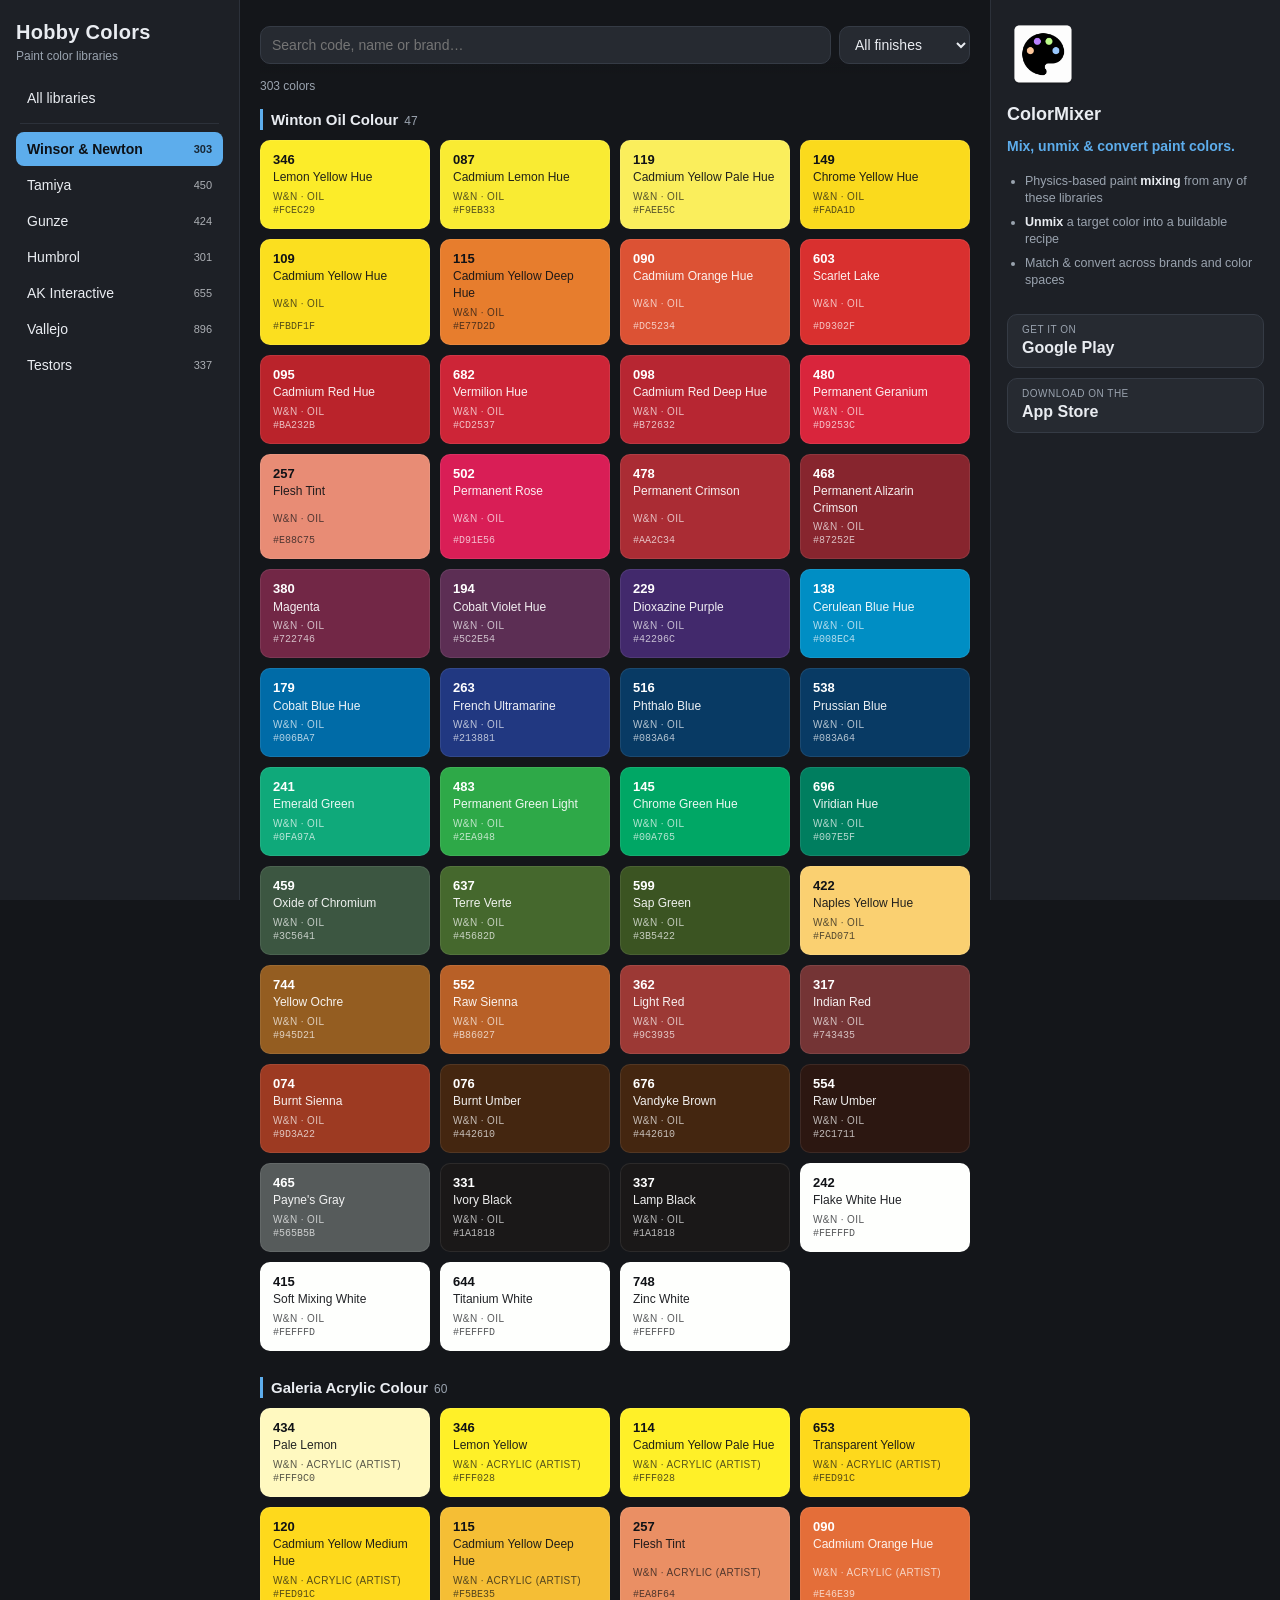
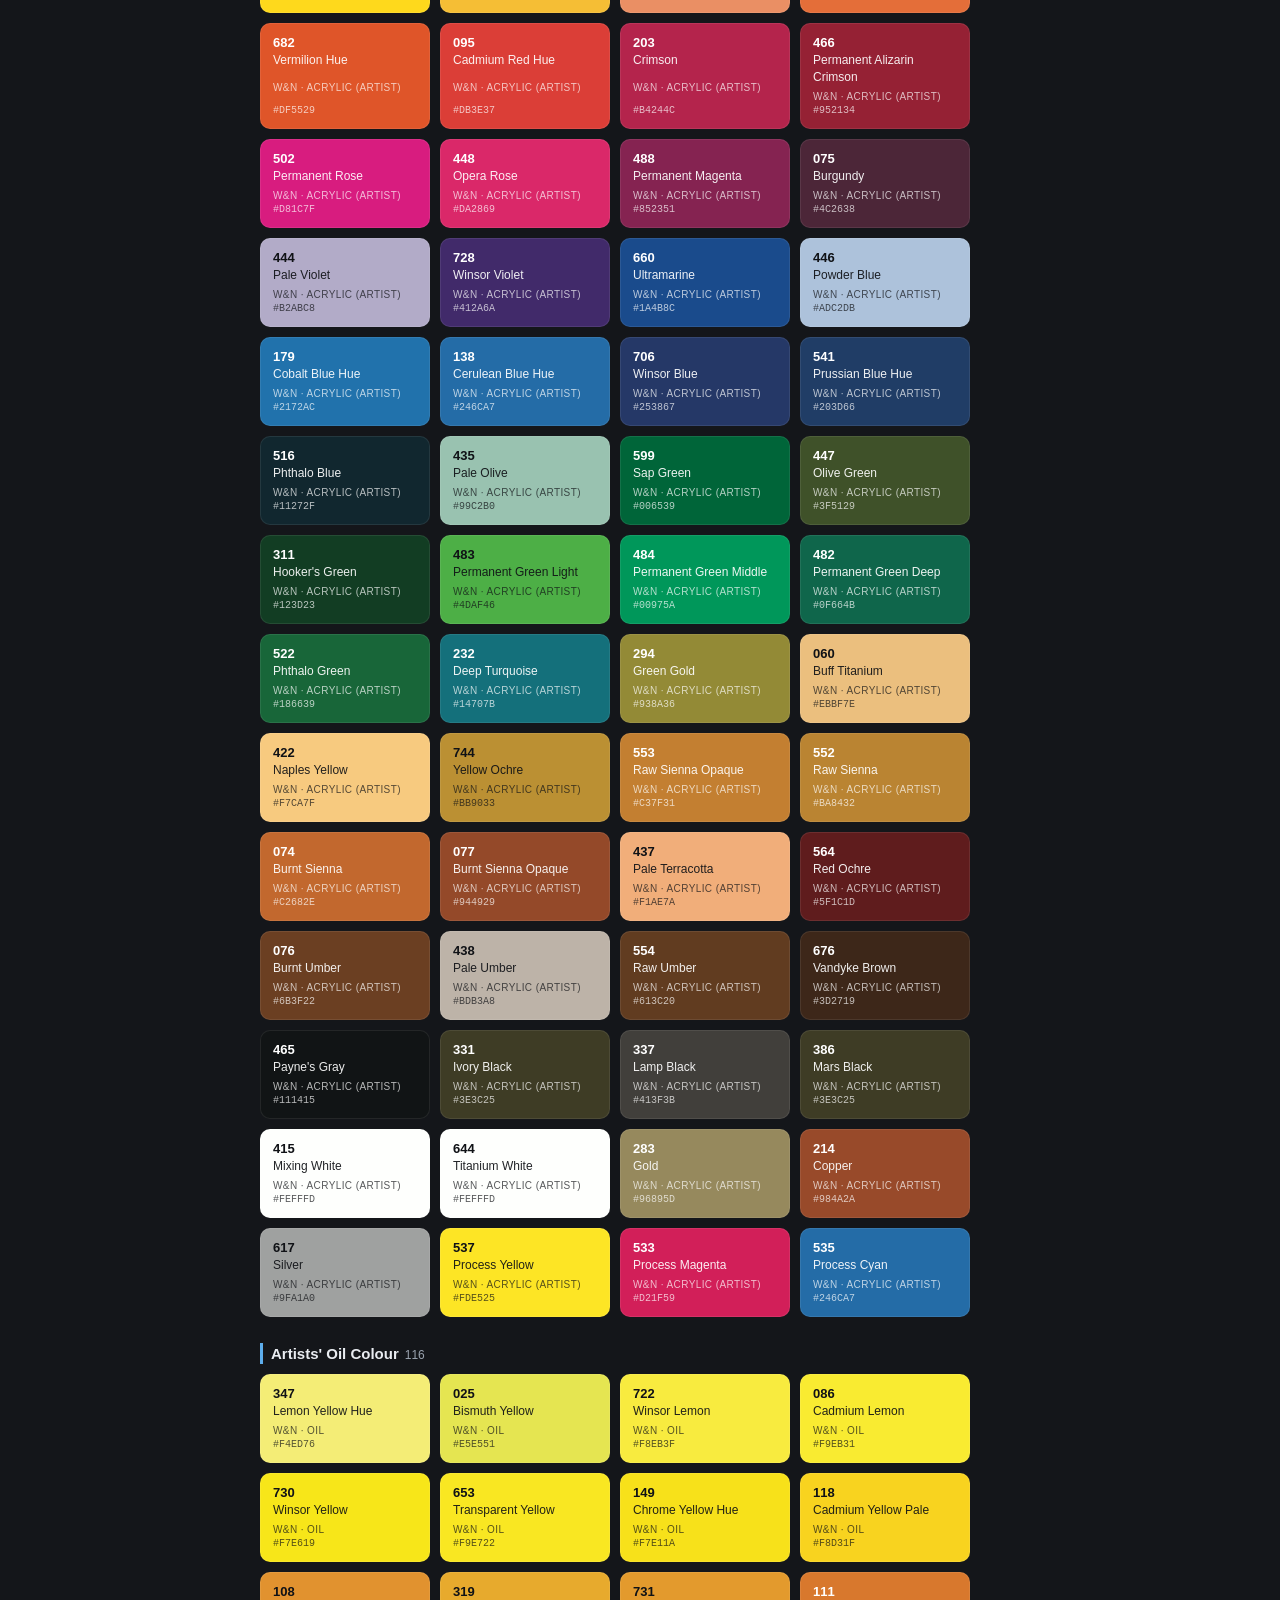
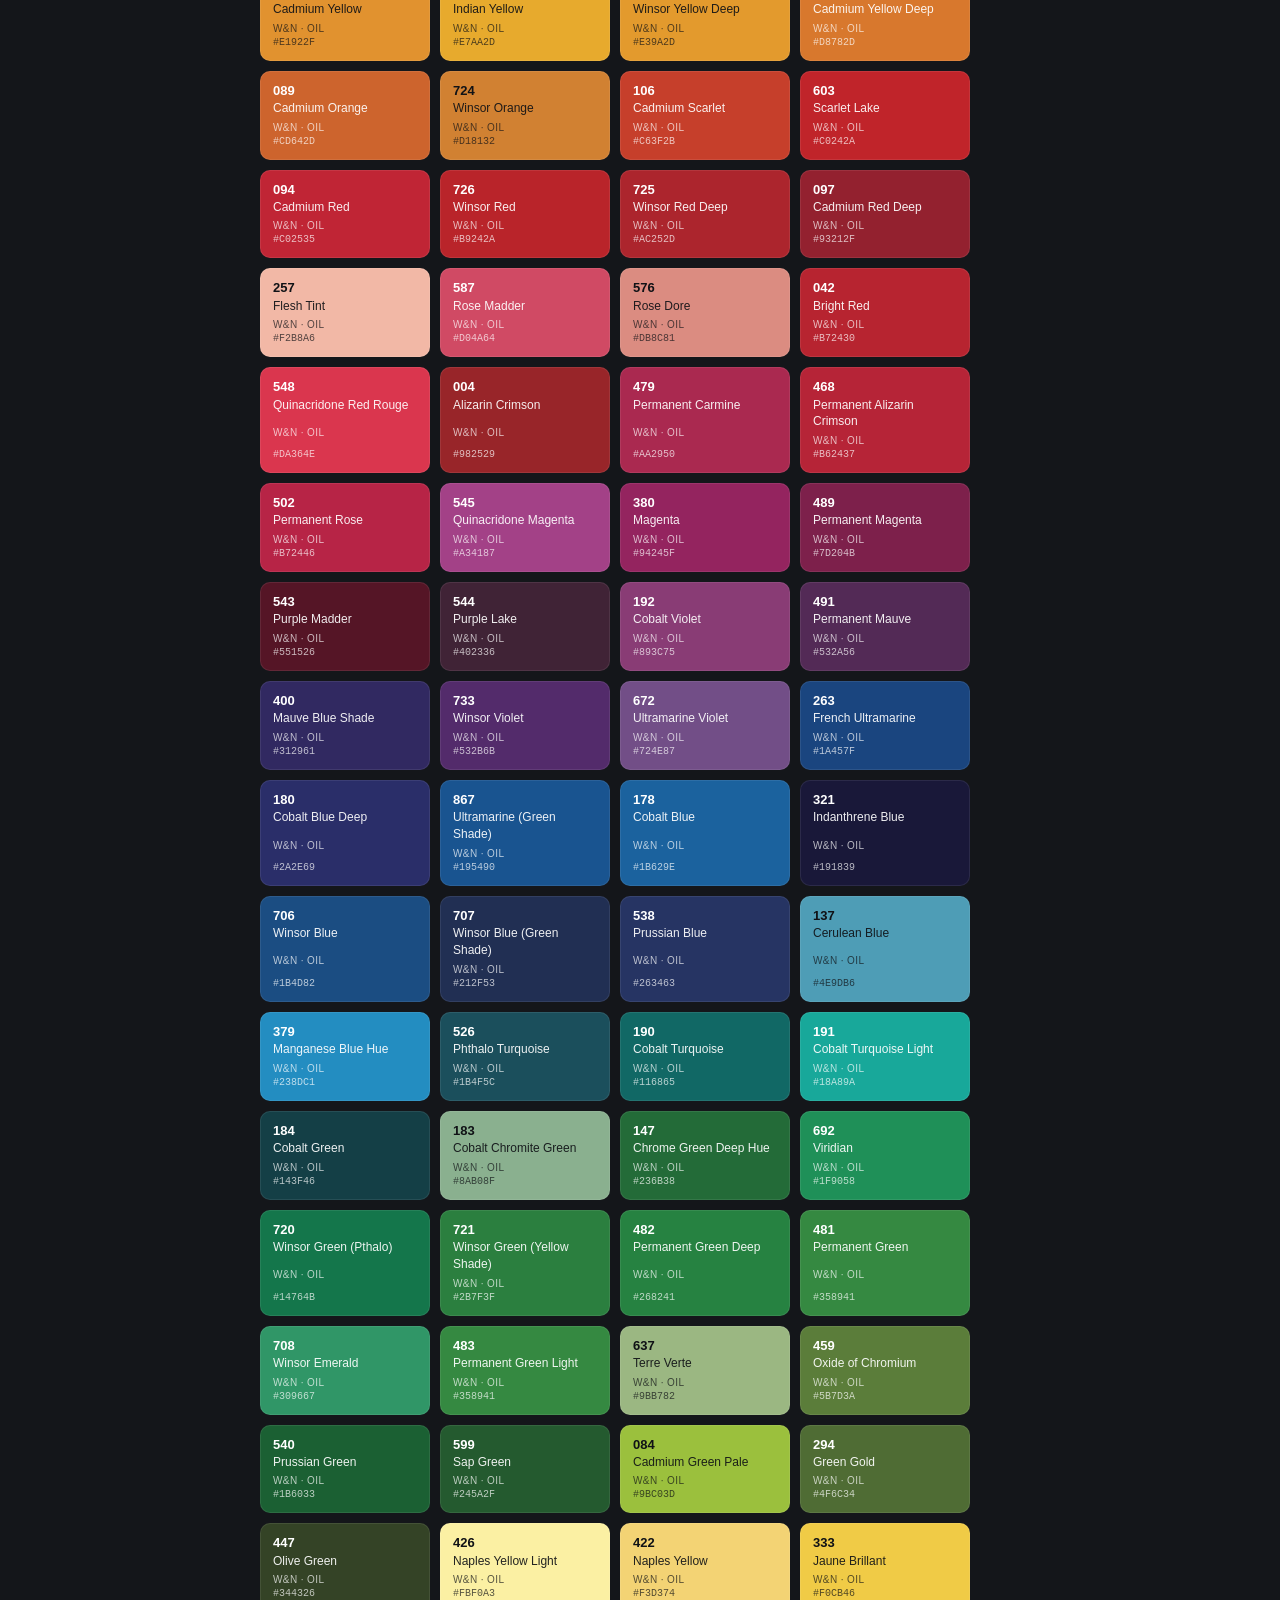
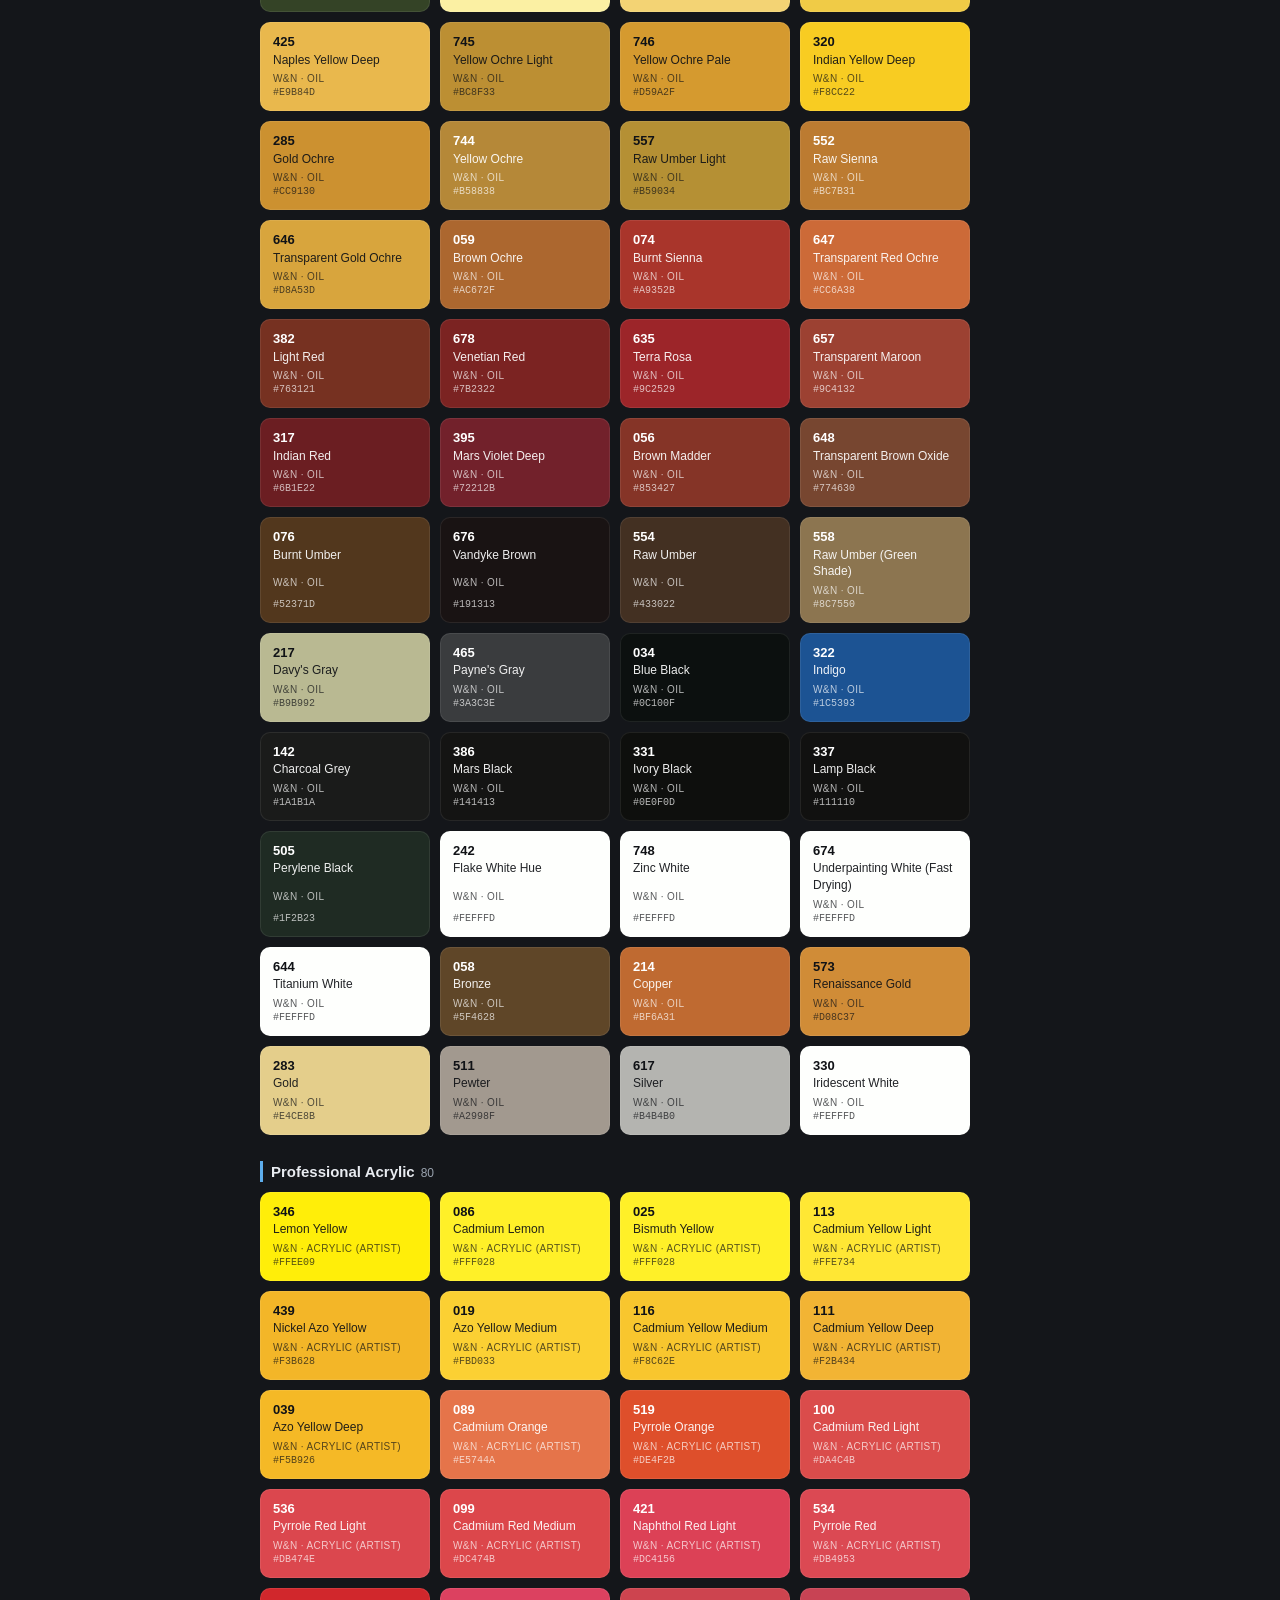
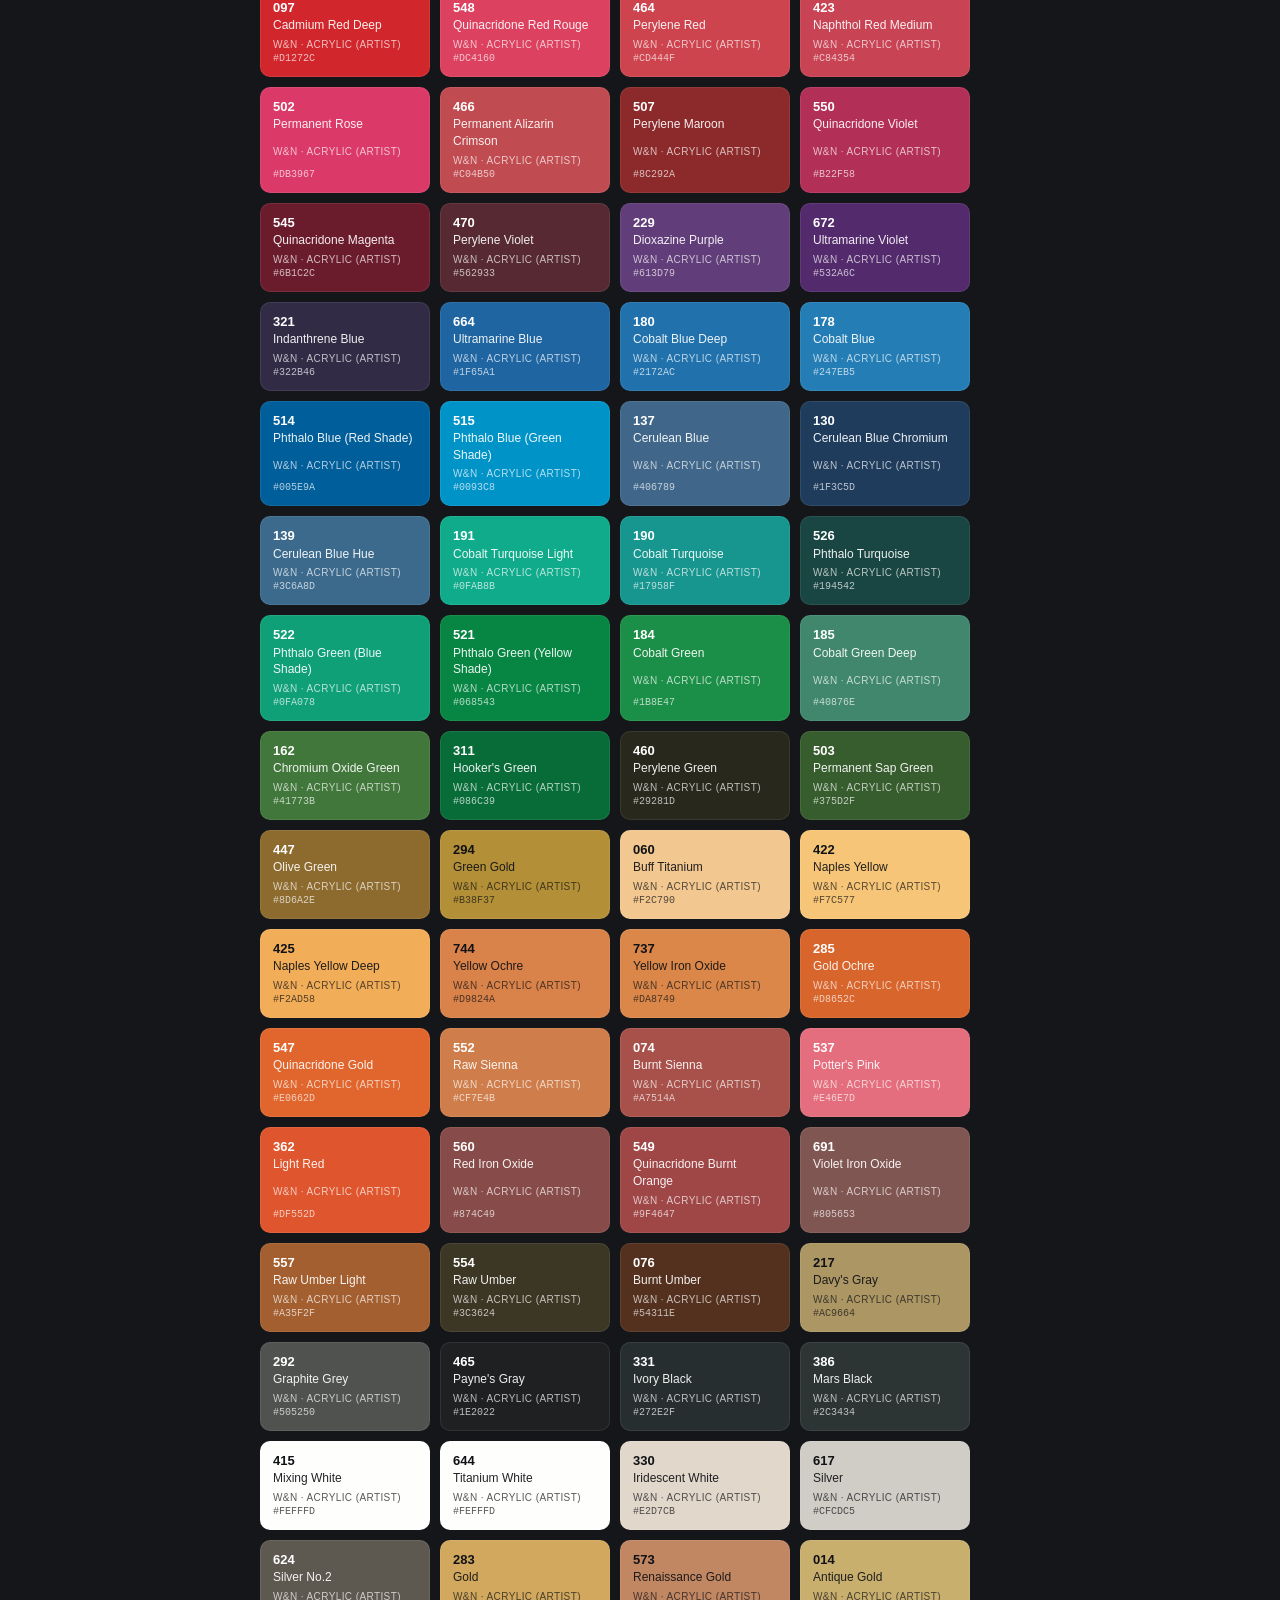
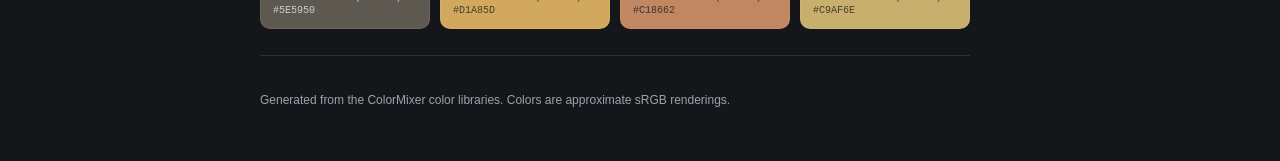
==== index.html @ 4eafe92c "update icon" ====
<!DOCTYPE html>
<html lang="en">
<head>
  <meta charset="utf-8">
  <meta name="viewport" content="width=device-width, initial-scale=1">
  <title>Hobby Colors — paint color libraries</title>
  <meta name="description" content="Browse and search hobby paint color libraries (Tamiya, Gunze, AK, Vallejo, Humbrol, Testors, Winsor &amp; Newton).">
  <link rel="icon" type="image/png" href="colormixer-icon.png">
  <link rel="stylesheet" href="styles.css">
</head>
<body>
  <div class="layout">
    <aside class="sidebar sidebar-left">
      <div class="brand">
        <h1>Hobby Colors</h1>
        <p class="tagline">Paint color libraries</p>
      </div>
      <nav id="library-list" class="library-list" aria-label="Libraries"></nav>
    </aside>

    <main class="content">
      <div class="toolbar">
        <input id="search" type="search" placeholder="Search code, name or brand…" aria-label="Search" autocomplete="off">
        <select id="type" aria-label="Finish / type"></select>
      </div>
      <p id="status" class="status" role="status"></p>
      <div id="results"></div>
      <footer>
        <p>Generated from the ColorMixer color libraries. Colors are approximate sRGB renderings.</p>
      </footer>
    </main>

    <aside class="sidebar sidebar-right">
      <div class="promo">
        <img class="promo-icon" src="colormixer-icon.png" width="72" height="72" alt="ColorMixer app icon">
        <h2>ColorMixer</h2>
        <p class="promo-lead">Mix, unmix &amp; convert paint colors.</p>
        <ul class="promo-features">
          <li>Physics-based paint <strong>mixing</strong> from any of these libraries</li>
          <li><strong>Unmix</strong> a target color into a buildable recipe</li>
          <li>Match &amp; convert across brands and color spaces</li>
        </ul>
        <a class="store-btn" href="https://play.google.com/store/apps/details?id=com.nitramite.colormixer" target="_blank" rel="noopener">
          <span class="store-sub">Get it on</span>
          <span class="store-name">Google Play</span>
        </a>
        <a class="store-btn" href="https://apps.apple.com/au/app/colormixer-mix-unmix-convert/id1398134243" target="_blank" rel="noopener">
          <span class="store-sub">Download on the</span>
          <span class="store-name">App Store</span>
        </a>
      </div>
    </aside>
  </div>

  <script src="app.js"></script>
</body>
</html>
---- styles.css ----
:root {
  --bg: #14161a;
  --panel: #1d2026;
  --panel-2: #262a31;
  --fg: #e9ecf1;
  --muted: #9aa3af;
  --accent: #5dadec;
  --radius: 10px;
  --left-w: 240px;
  --right-w: 290px;
}

* { box-sizing: border-box; }

body {
  margin: 0;
  font-family: -apple-system, BlinkMacSystemFont, "Segoe UI", Roboto, Helvetica, Arial, sans-serif;
  background: var(--bg);
  color: var(--fg);
  line-height: 1.4;
}

.layout {
  display: grid;
  grid-template-columns: var(--left-w) minmax(0, 1fr) var(--right-w);
  align-items: start;
  gap: 0;
  max-width: 1500px;
  margin: 0 auto;
}

/* --- Sidebars (sticky, full height) --- */
.sidebar {
  position: sticky;
  top: 0;
  height: 100vh;
  overflow-y: auto;
  padding: 18px 16px;
  background: var(--panel);
}
.sidebar-left { border-right: 1px solid #2c313a; }
.sidebar-right { border-left: 1px solid #2c313a; }

.brand h1 { margin: 0; font-size: 20px; letter-spacing: 0.3px; }
.brand .tagline { margin: 2px 0 16px; color: var(--muted); font-size: 12px; }

/* --- Library list --- */
.library-list { display: flex; flex-direction: column; gap: 2px; }
.lib-item {
  display: flex;
  justify-content: space-between;
  align-items: center;
  gap: 8px;
  width: 100%;
  text-align: left;
  background: transparent;
  color: var(--fg);
  border: 0;
  border-radius: 8px;
  padding: 9px 11px;
  font-size: 14px;
  cursor: pointer;
}
.lib-item:hover { background: var(--panel-2); }
.lib-item.active { background: var(--accent); color: #0d1116; font-weight: 600; }
.lib-item .lib-count { font-size: 11px; opacity: 0.7; }
.lib-item.active .lib-count { opacity: 0.85; }
.lib-sep { height: 1px; background: #2c313a; margin: 6px 4px; }

/* --- Center content --- */
.content { padding: 16px 20px 40px; min-width: 0; }

.toolbar {
  position: sticky;
  top: 0;
  z-index: 5;
  display: flex;
  gap: 8px;
  padding: 10px 0;
  margin-bottom: 4px;
  background: linear-gradient(var(--bg) 78%, rgba(20,22,26,0));
}
.toolbar input,
.toolbar select {
  background: var(--panel-2);
  color: var(--fg);
  border: 1px solid #353b45;
  border-radius: var(--radius);
  padding: 9px 11px;
  font-size: 14px;
}
.toolbar input { flex: 1 1 auto; min-width: 0; }
.toolbar select { flex: 0 0 auto; }
.toolbar input:focus,
.toolbar select:focus { outline: 2px solid var(--accent); outline-offset: 0; }

.status { margin: 0 0 14px; color: var(--muted); font-size: 12px; min-height: 1em; }

.group { margin-bottom: 26px; }
.group h2 {
  font-size: 15px;
  margin: 0 0 10px;
  color: var(--fg);
  border-left: 3px solid var(--accent);
  padding-left: 8px;
}
.group .count { color: var(--muted); font-weight: normal; font-size: 12px; margin-left: 6px; }

.grid {
  display: grid;
  grid-template-columns: repeat(auto-fill, minmax(150px, 1fr));
  gap: 10px;
}

.swatch {
  border-radius: var(--radius);
  padding: 10px 12px;
  min-height: 70px;
  display: flex;
  flex-direction: column;
  justify-content: space-between;
  border: 1px solid rgba(255,255,255,0.08);
  overflow: hidden;
}
.swatch .code { font-weight: 700; font-size: 13px; }
.swatch .name { font-size: 12px; opacity: 0.92; }
.swatch .meta { font-size: 10px; opacity: 0.7; margin-top: 4px; text-transform: uppercase; letter-spacing: 0.4px; }
.swatch .hex { font-size: 10px; opacity: 0.7; font-family: ui-monospace, "SF Mono", Menlo, Consolas, monospace; }

.empty { color: var(--muted); padding: 40px 0; text-align: center; }

footer { padding: 24px 0 0; color: var(--muted); font-size: 12px; border-top: 1px solid #2c313a; margin-top: 24px; }

/* --- App promo (right) --- */
.promo { display: flex; flex-direction: column; gap: 10px; }
.promo-icon { width: 72px; height: 72px; border-radius: 16px; display: block; }
.promo h2 { margin: 2px 0 0; font-size: 18px; }
.promo-lead { margin: 0; color: var(--accent); font-weight: 600; font-size: 14px; }
.promo-features { margin: 6px 0 8px; padding-left: 18px; color: var(--muted); font-size: 12.5px; }
.promo-features li { margin-bottom: 6px; }
.promo-features strong { color: var(--fg); }

.store-btn {
  display: flex;
  flex-direction: column;
  text-decoration: none;
  color: var(--fg);
  background: var(--panel-2);
  border: 1px solid #353b45;
  border-radius: var(--radius);
  padding: 8px 14px;
}
.store-btn:hover { border-color: var(--accent); }
.store-btn .store-sub { font-size: 10px; color: var(--muted); text-transform: uppercase; letter-spacing: 0.5px; }
.store-btn .store-name { font-size: 16px; font-weight: 600; }

/* --- Responsive: stack columns --- */
@media (max-width: 980px) {
  .layout { grid-template-columns: 1fr; }
  .sidebar {
    position: static;
    height: auto;
    border: 0;
    border-bottom: 1px solid #2c313a;
  }
  .library-list { flex-direction: row; flex-wrap: wrap; }
  .lib-item { width: auto; }
  .lib-item .lib-count { display: none; }
  .lib-sep { display: none; }
  .sidebar-right { order: 3; }
  .promo { flex-direction: row; flex-wrap: wrap; align-items: center; }
  .promo-features { display: none; }
  .store-btn { flex: 0 0 auto; }
}
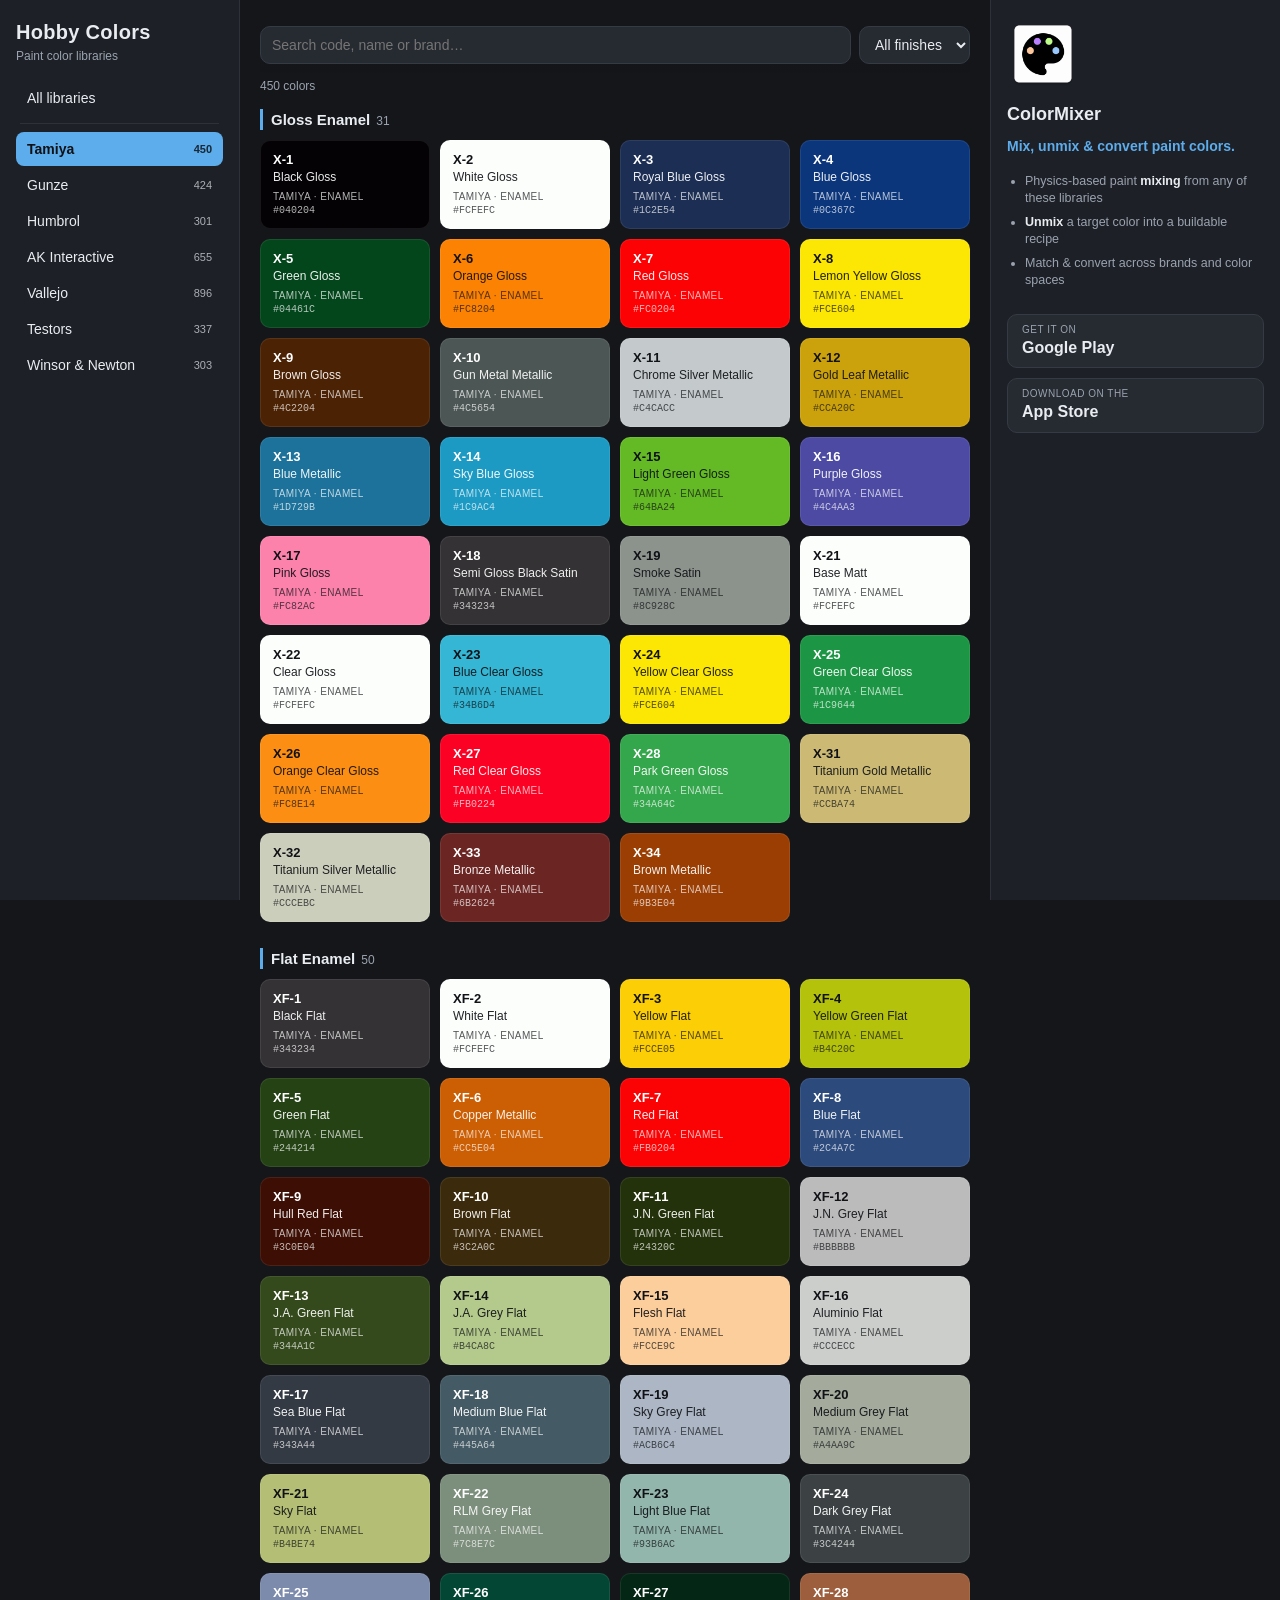
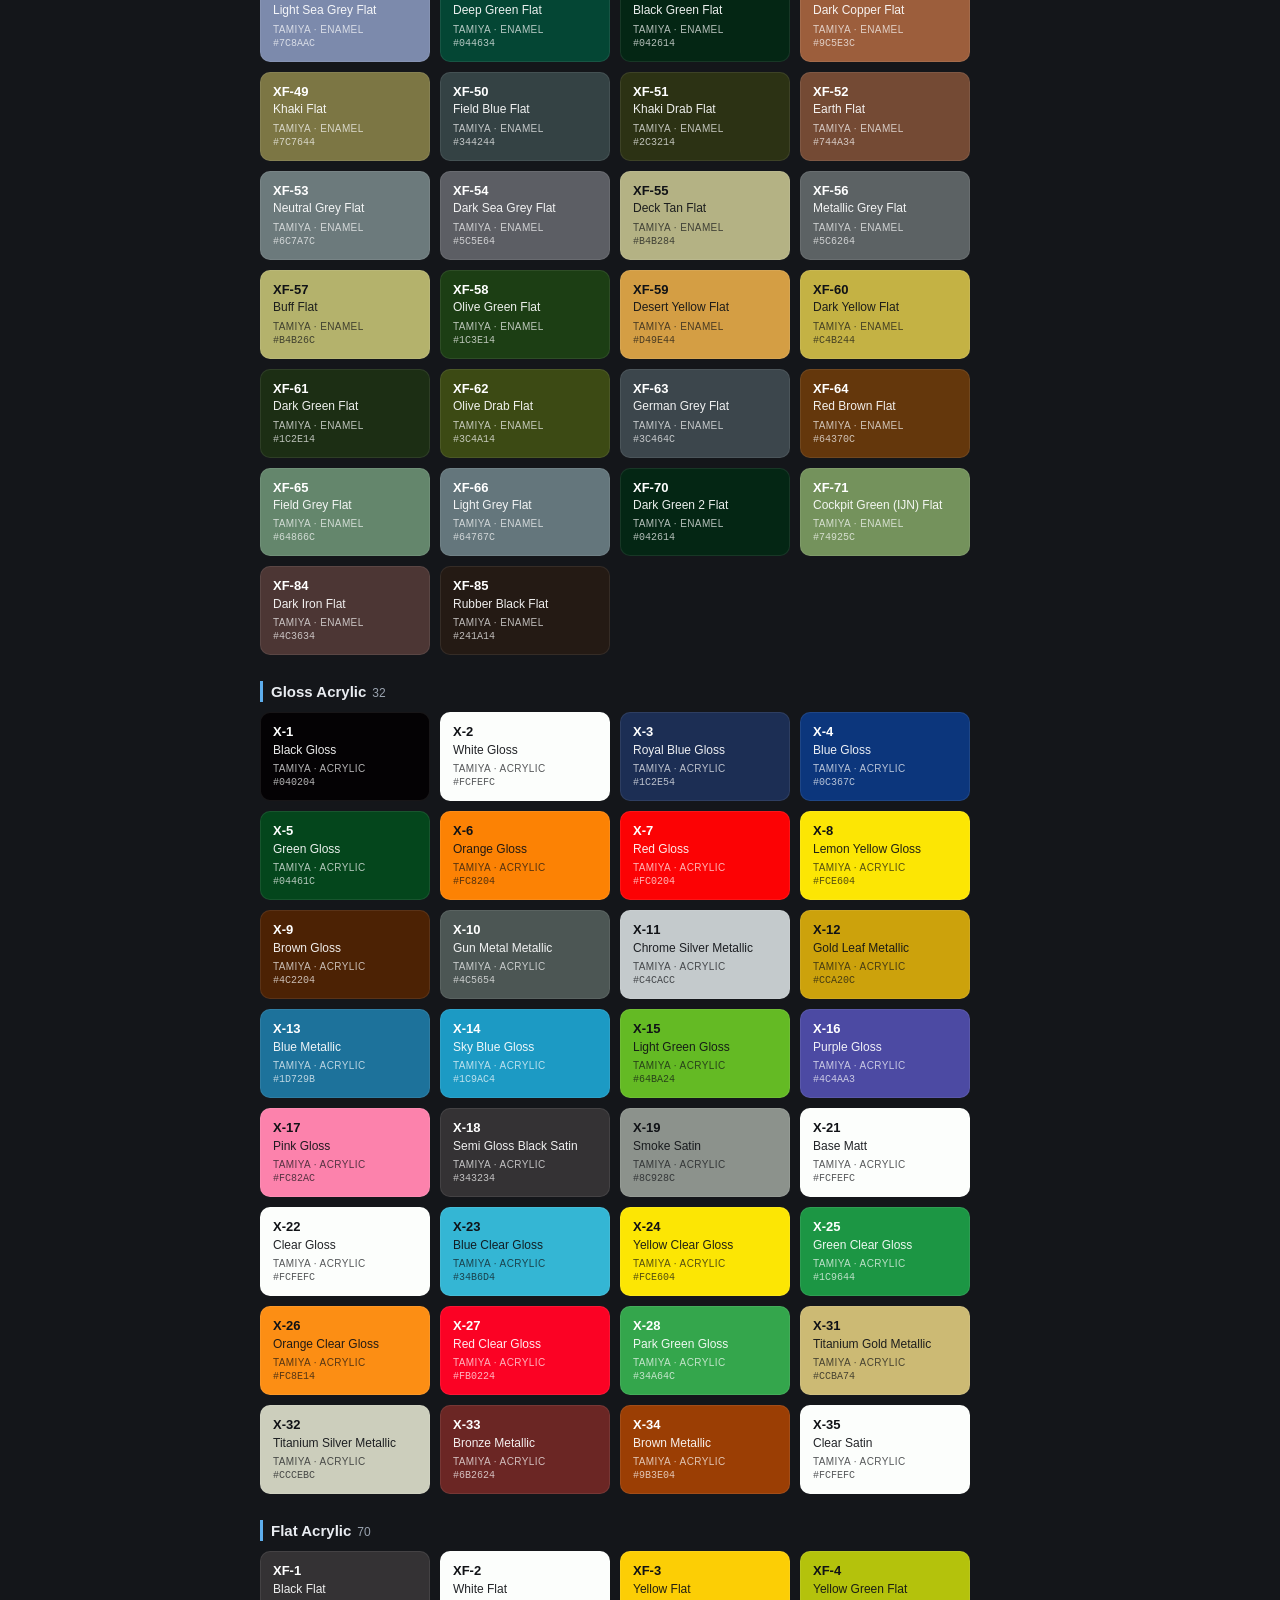
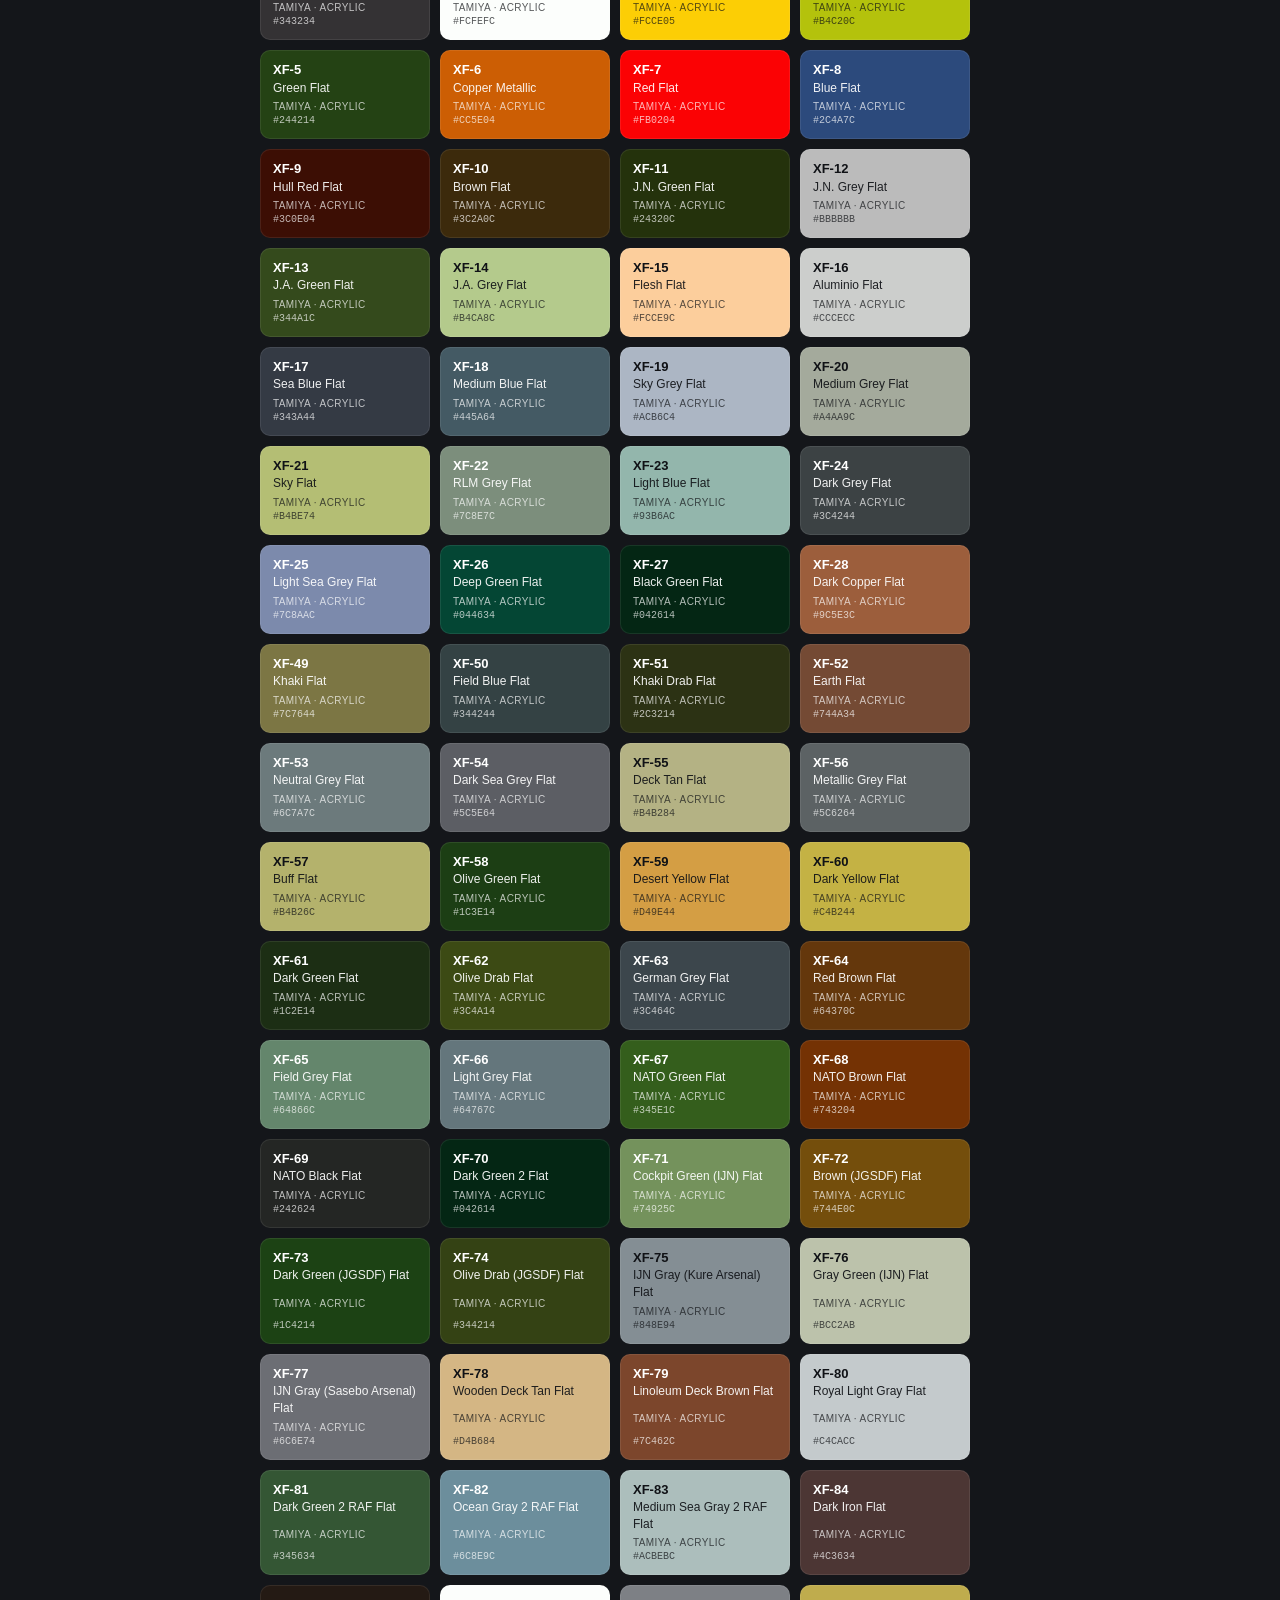
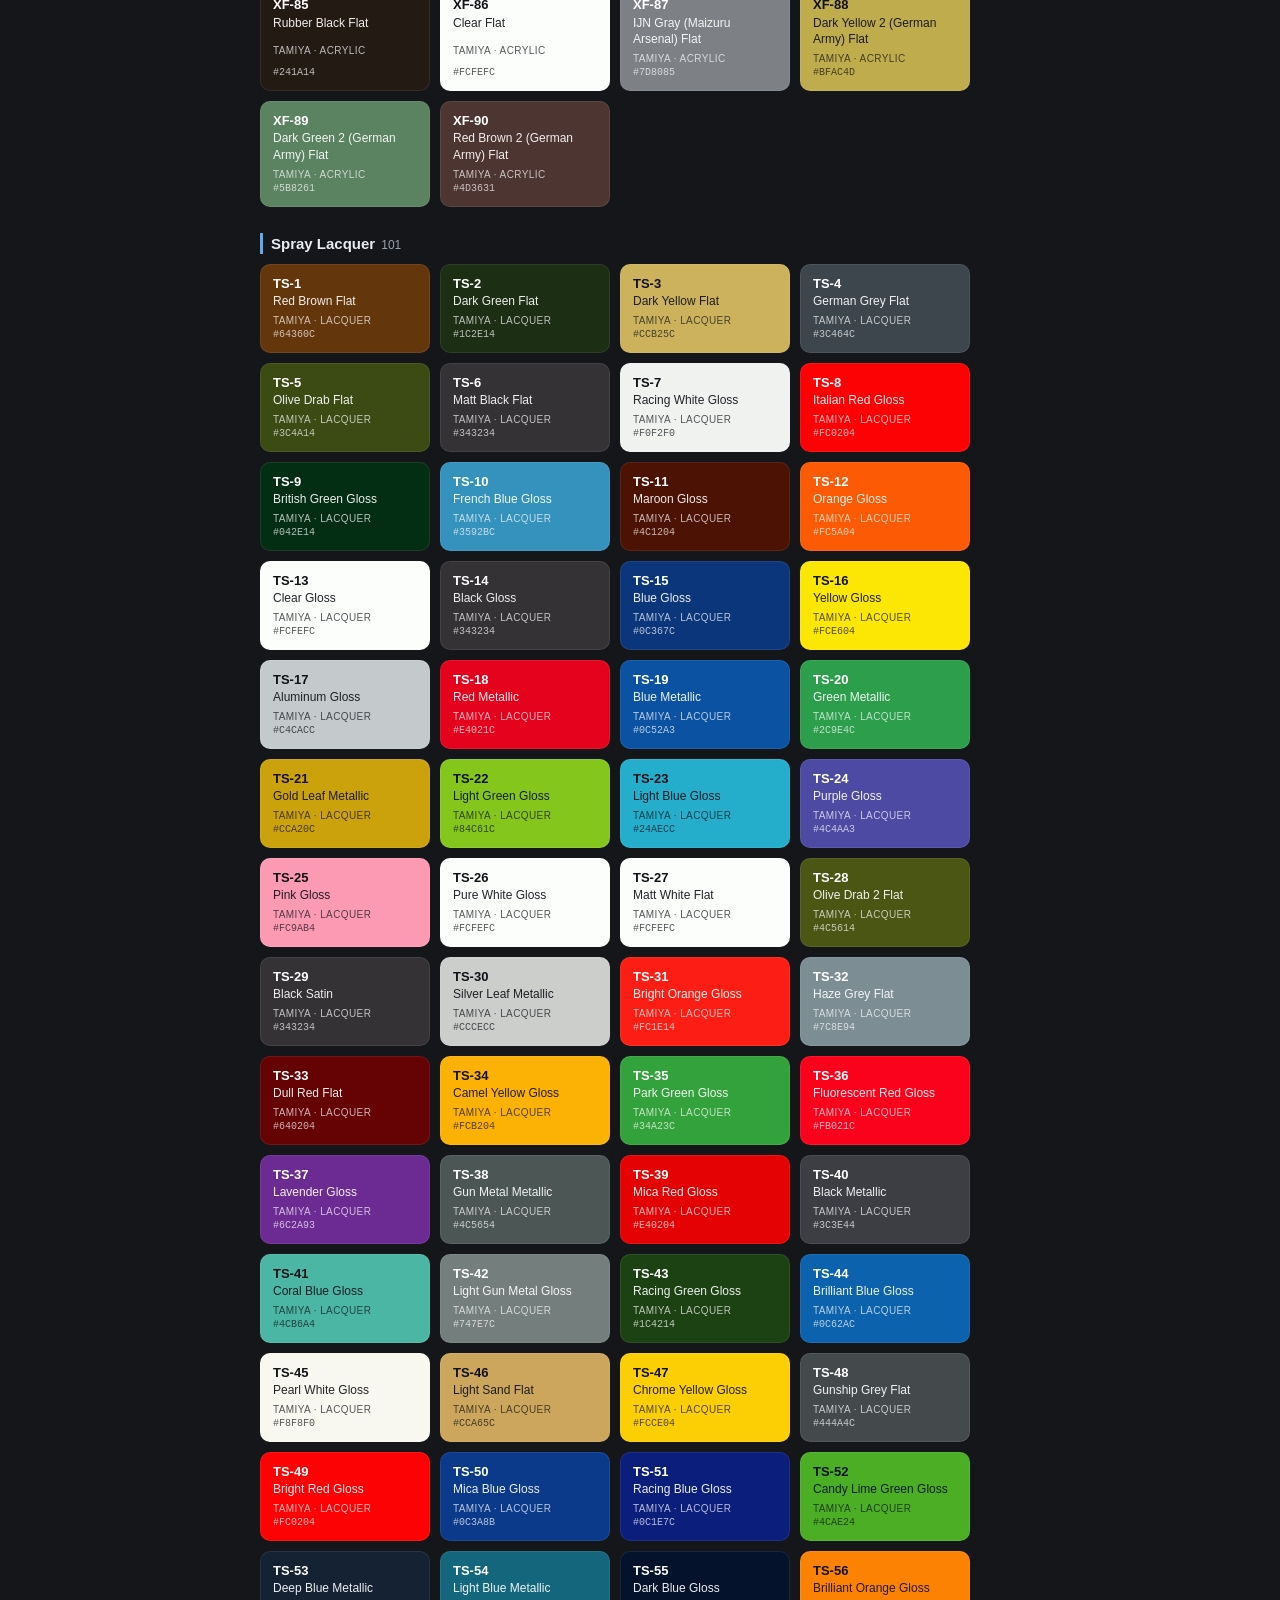
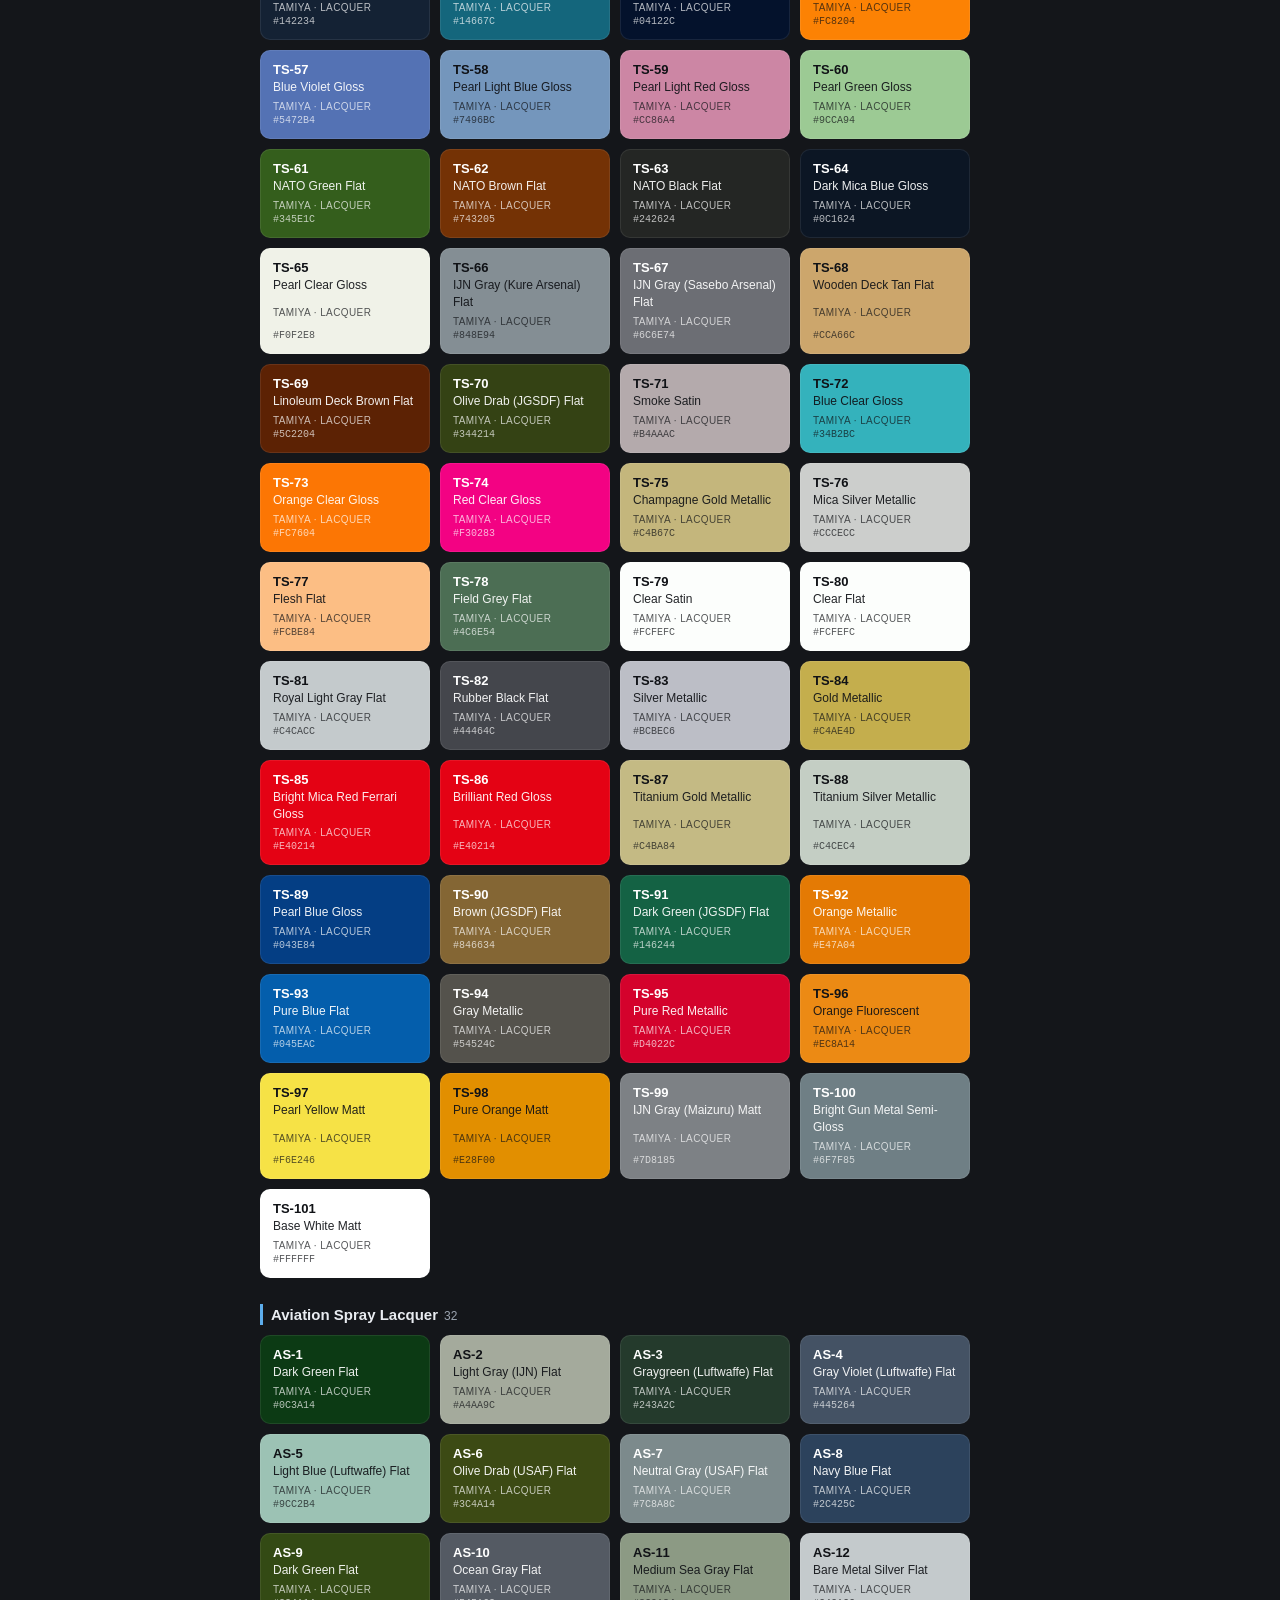
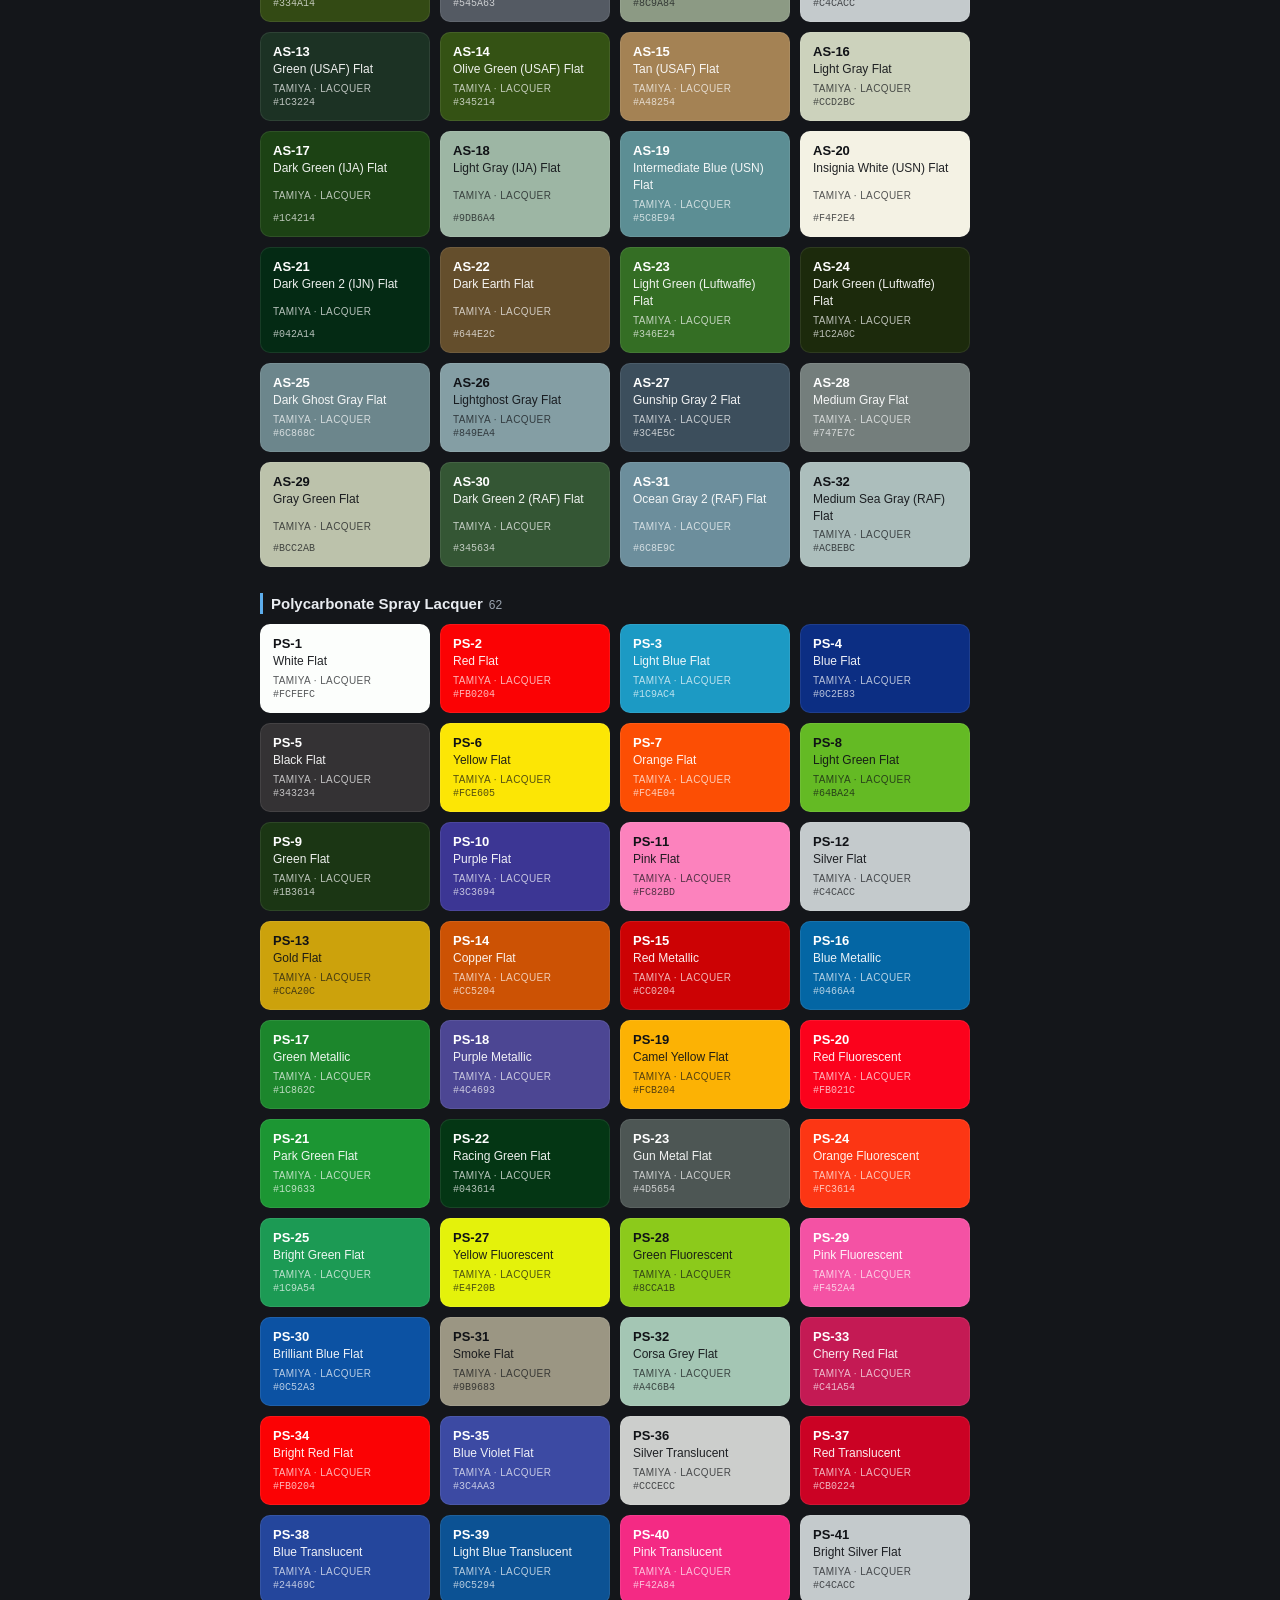
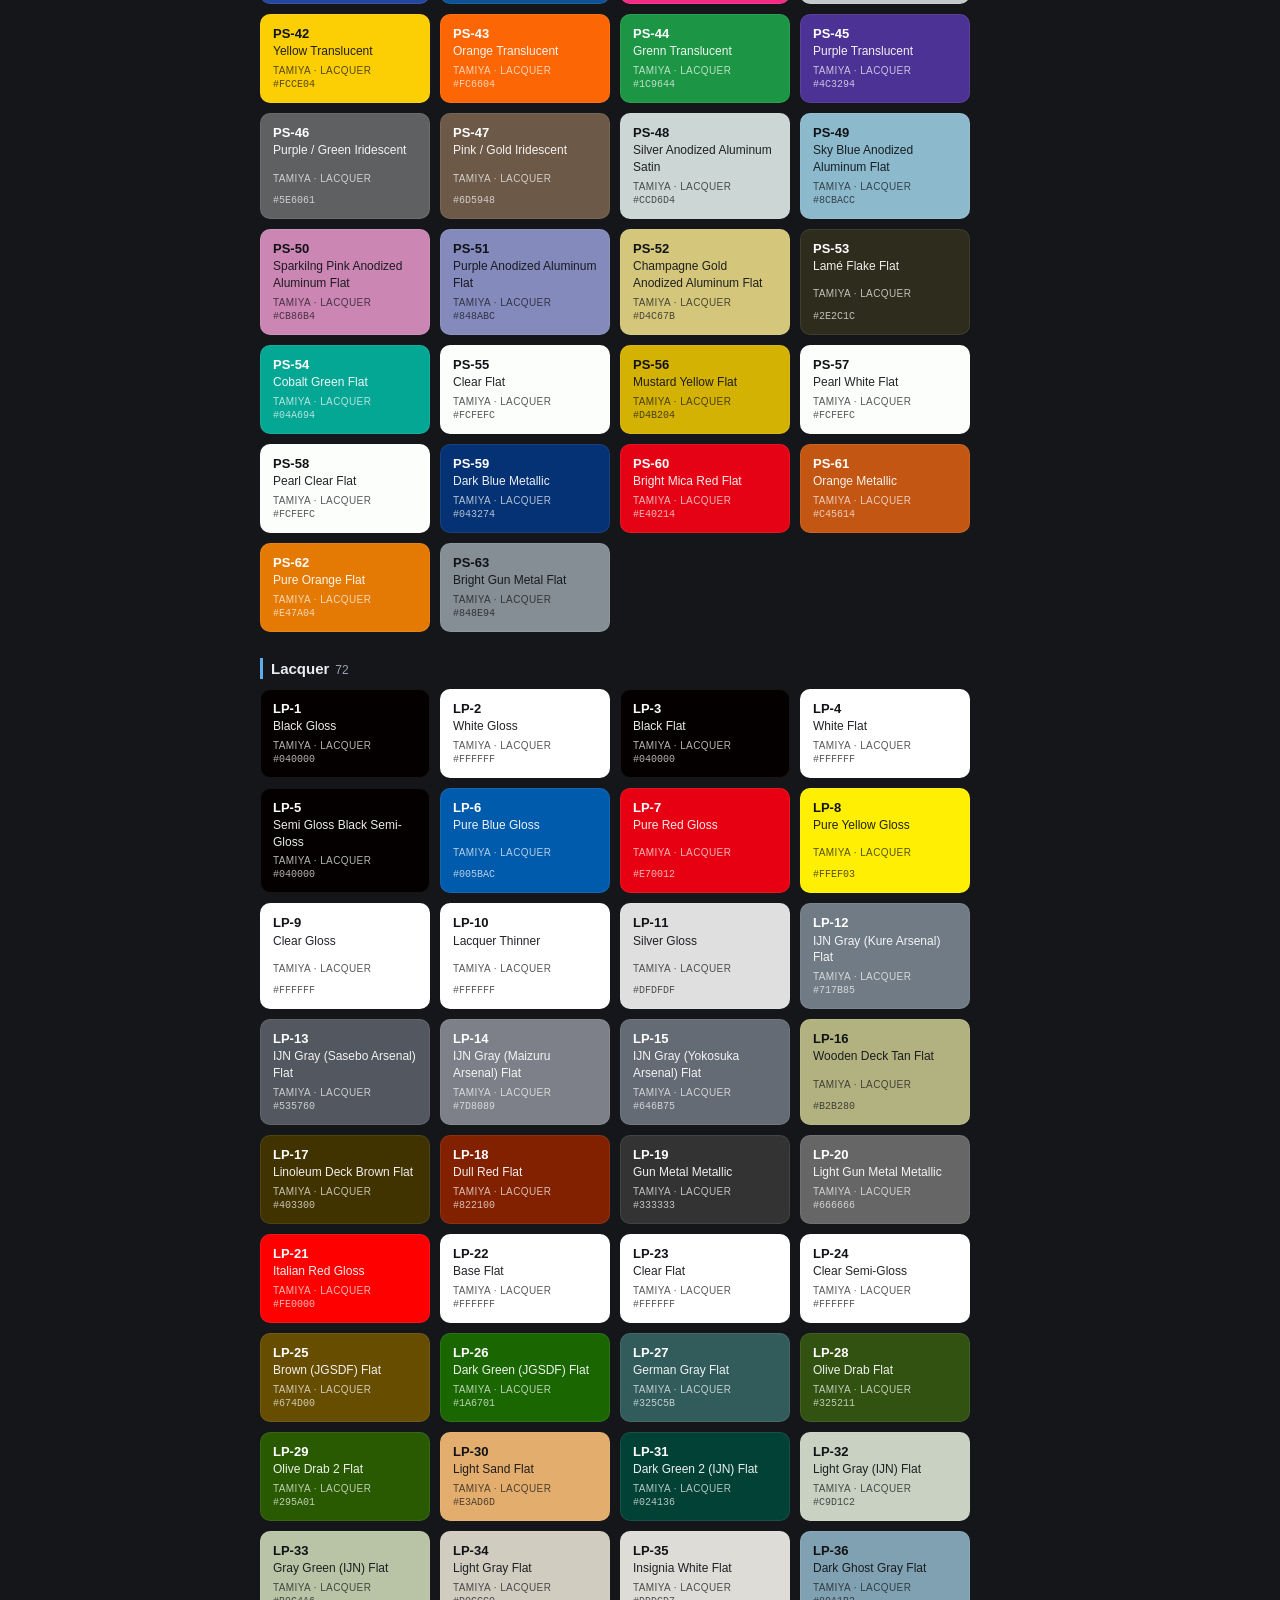
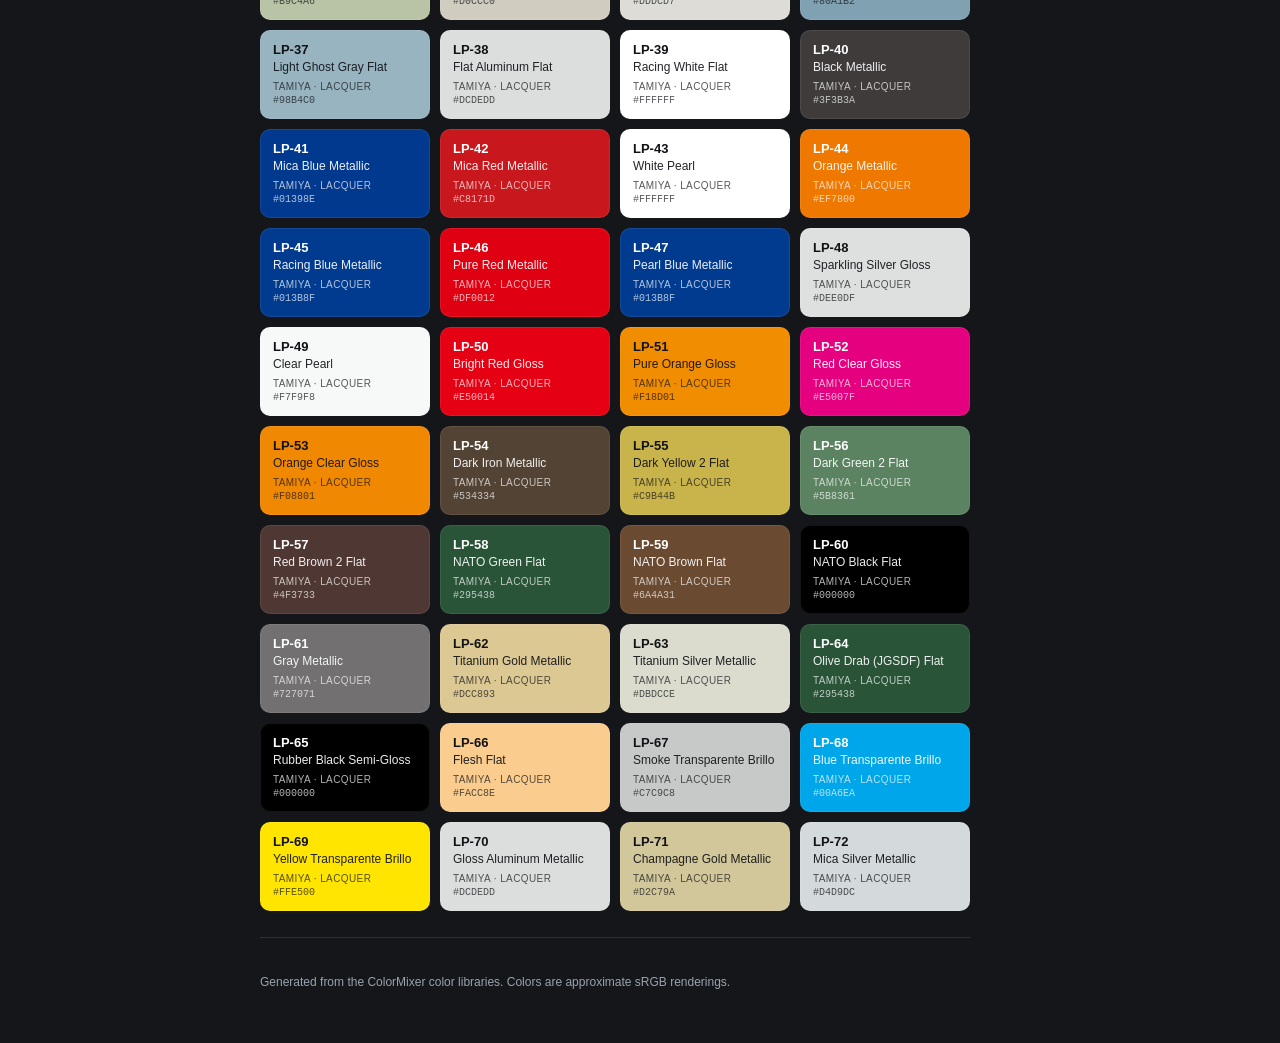
==== commit ed82951e: "fix link" ====
--- a/index.html
+++ b/index.html
@@ -40,7 +40,7 @@
           <li><strong>Unmix</strong> a target color into a buildable recipe</li>
           <li>Match &amp; convert across brands and color spaces</li>
         </ul>
-        <a class="store-btn" href="https://play.google.com/store/apps/details?id=com.nitramite.colormixer" target="_blank" rel="noopener">
+        <a class="store-btn" href="https://play.google.com/store/apps/details?id=com.ideamats.colormixer" target="_blank" rel="noopener">
           <span class="store-sub">Get it on</span>
           <span class="store-name">Google Play</span>
         </a>
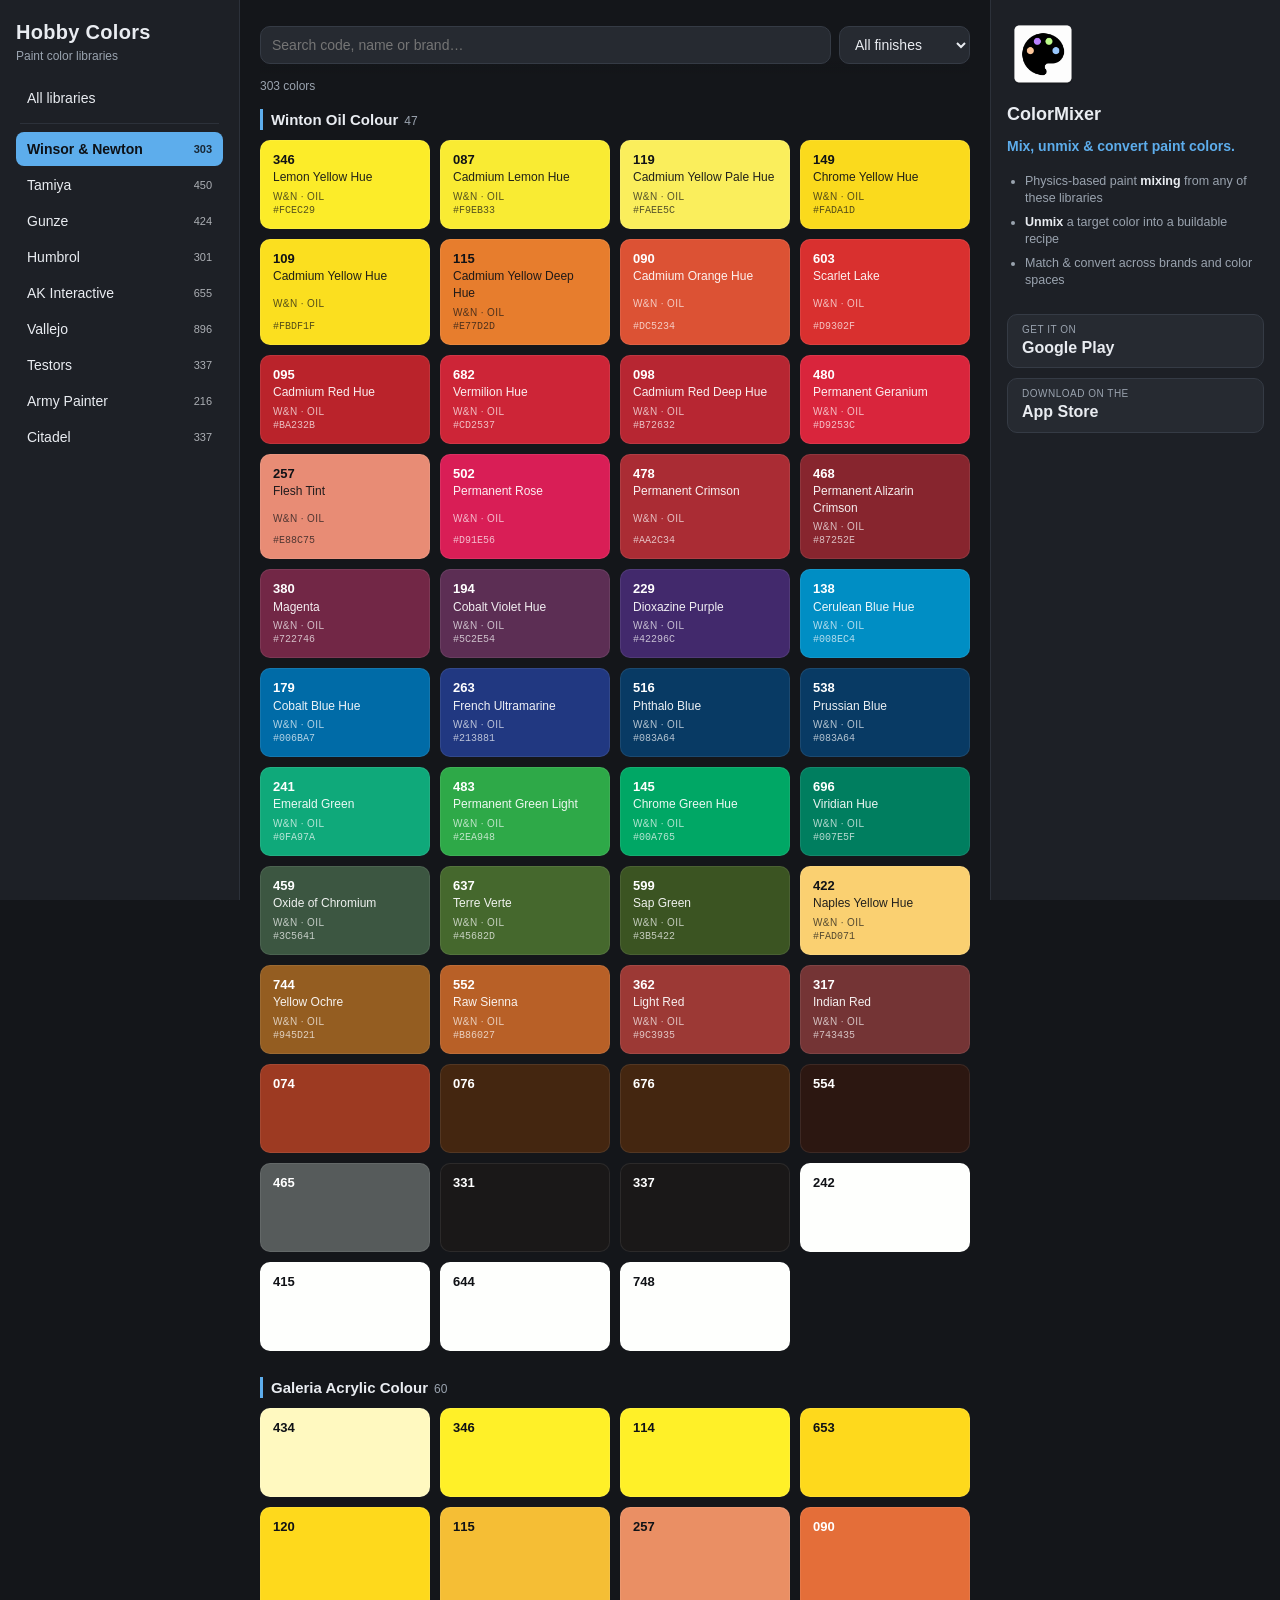
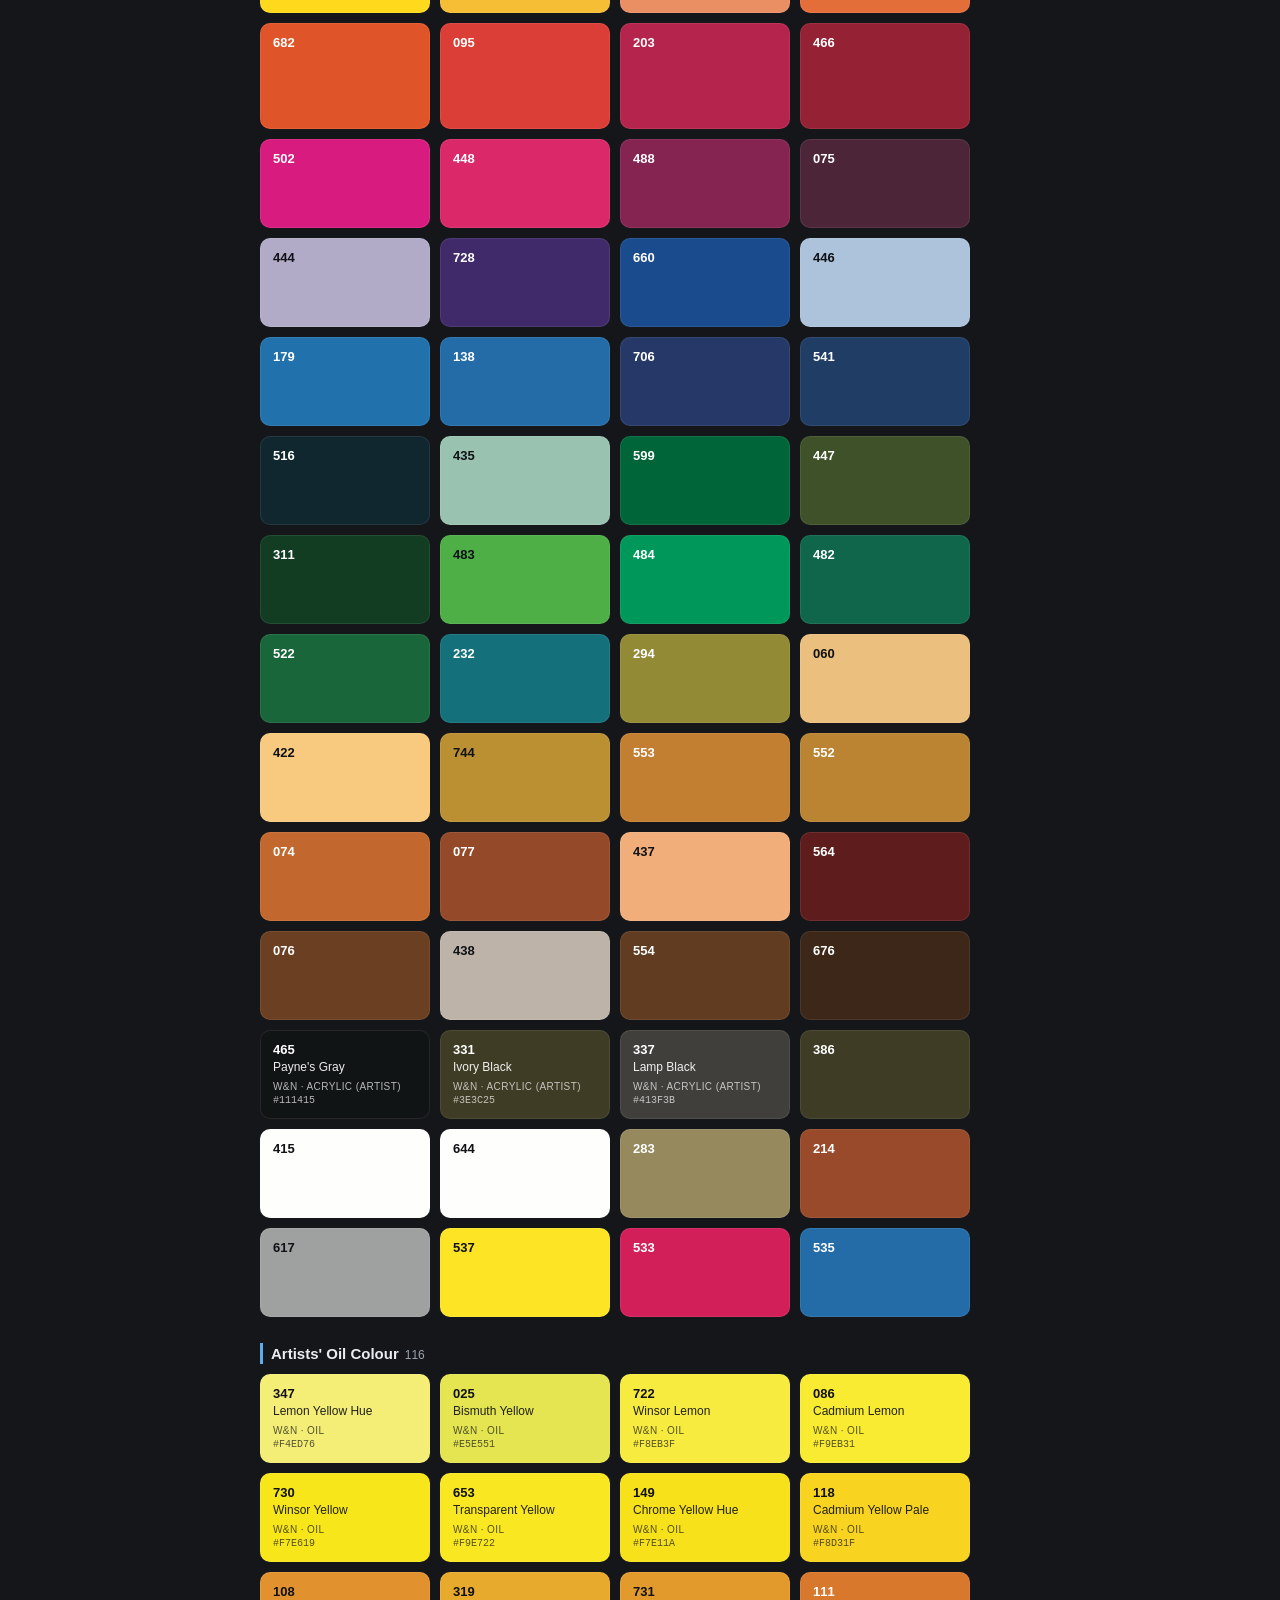
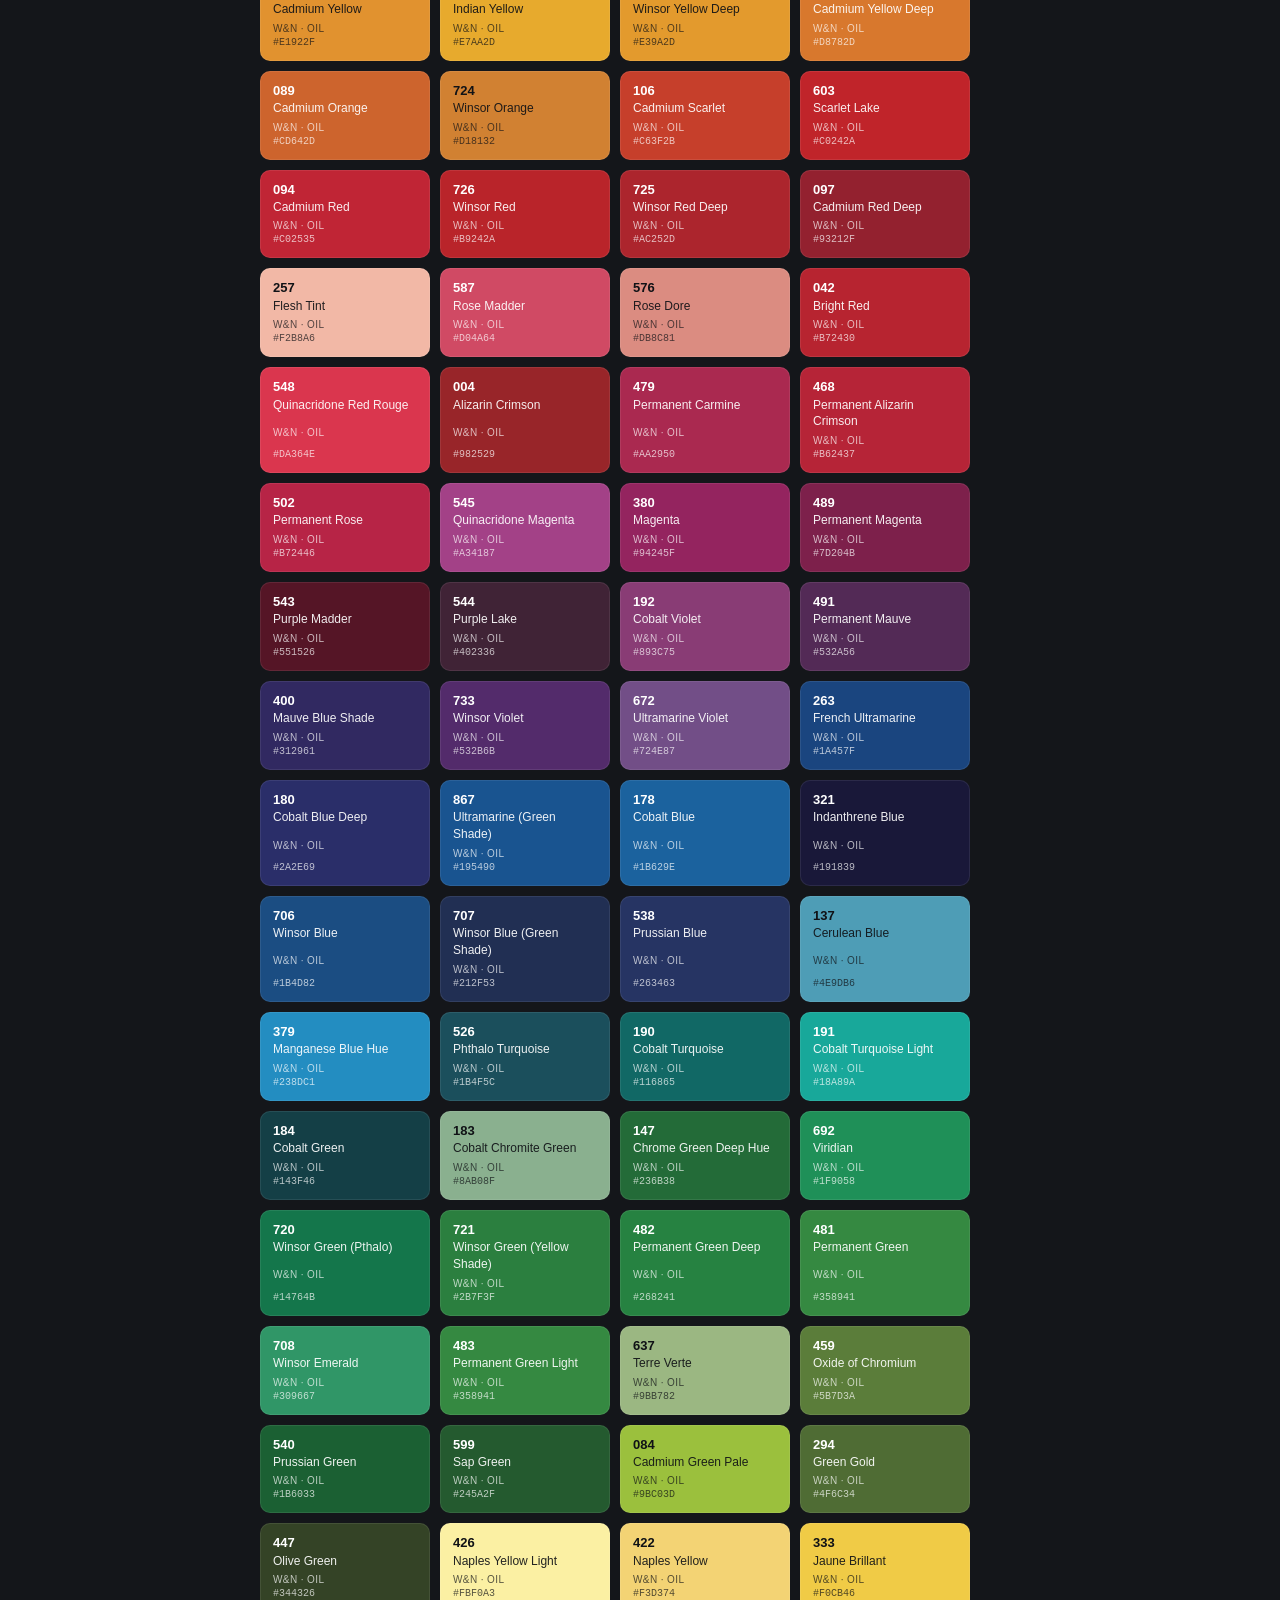
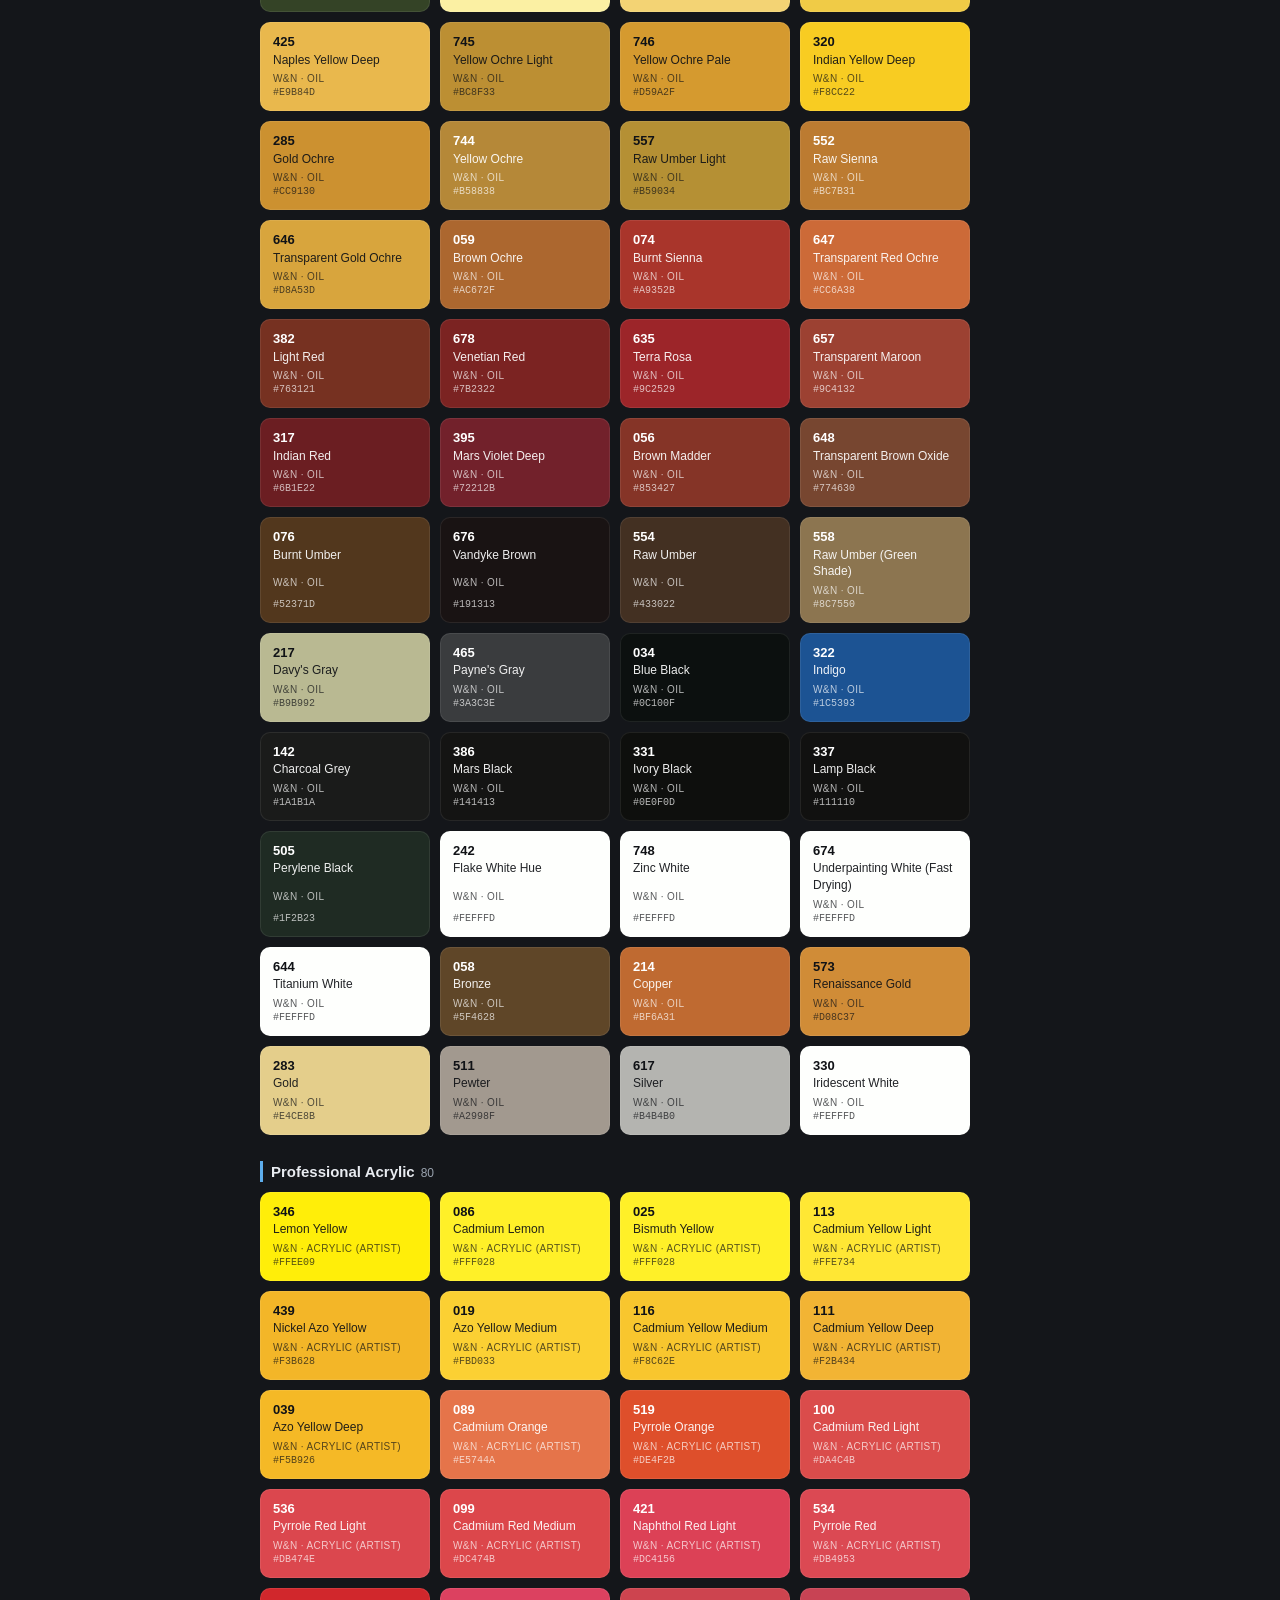
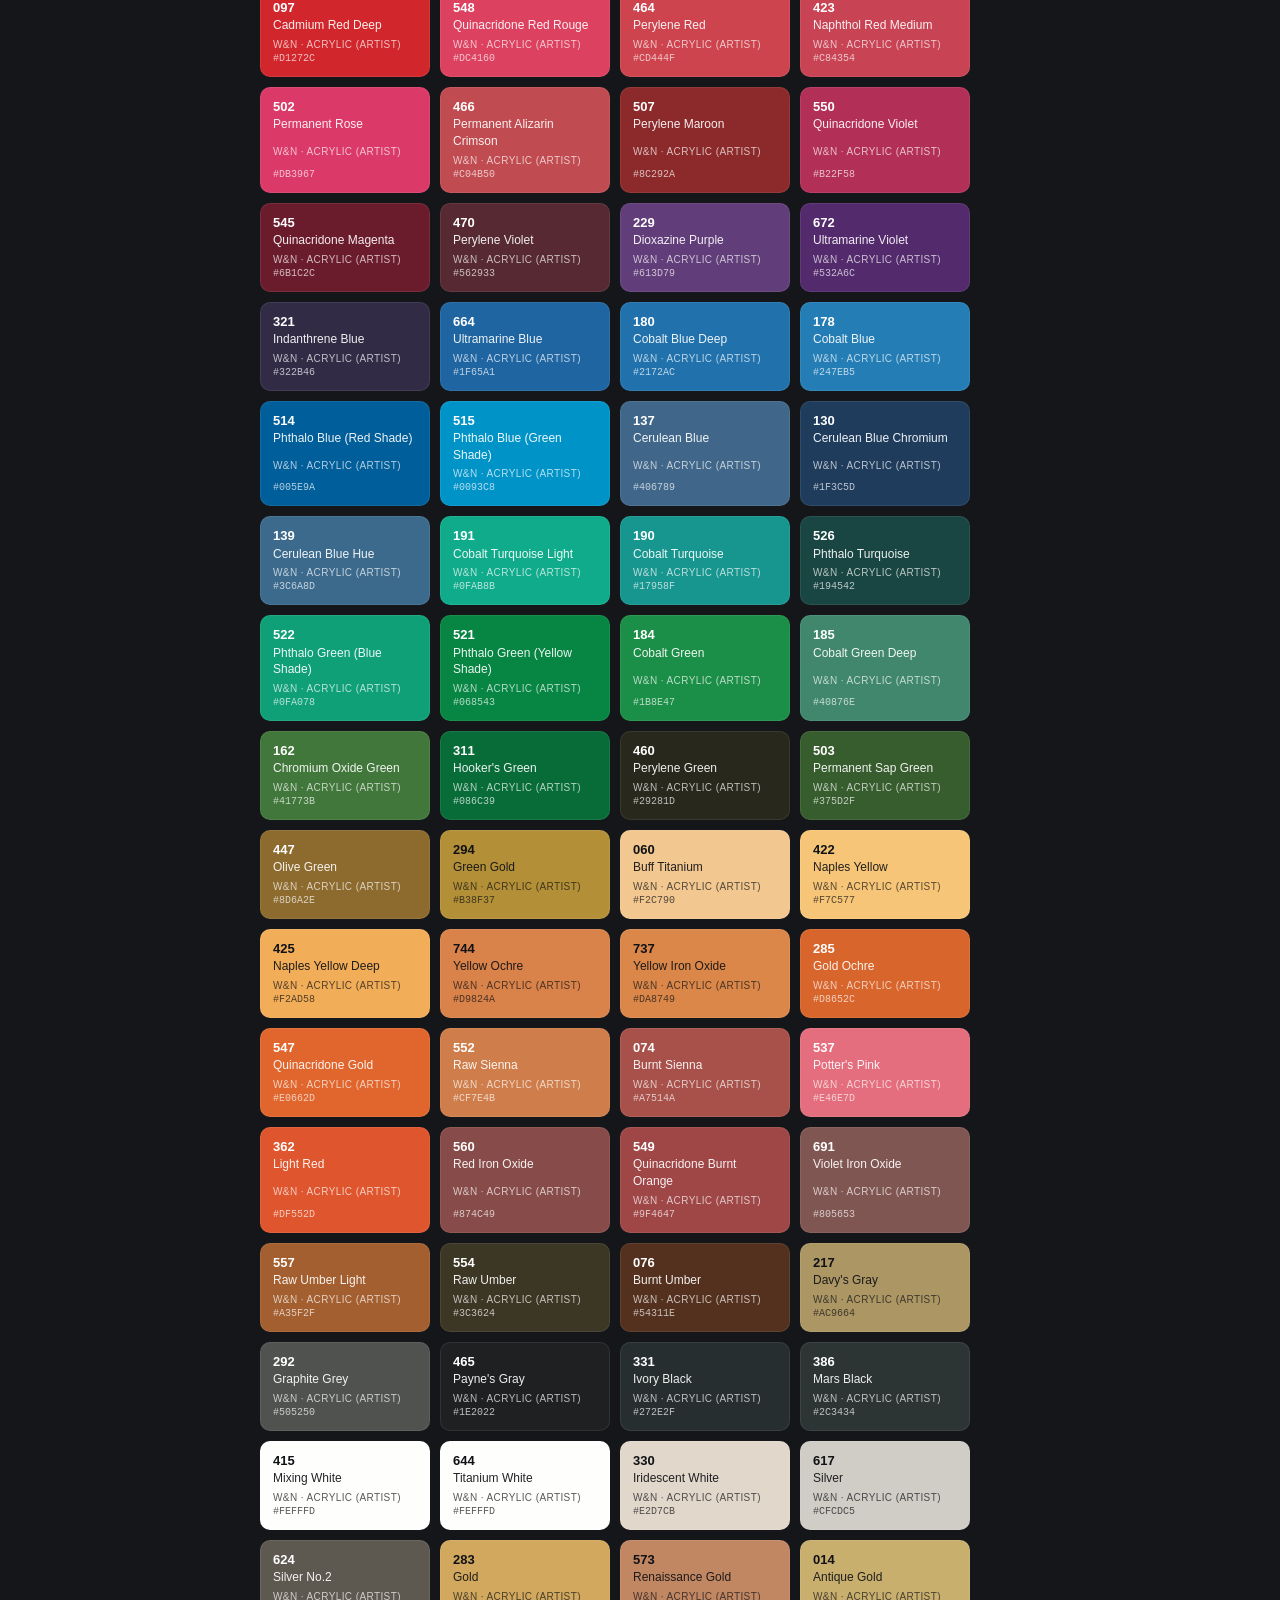
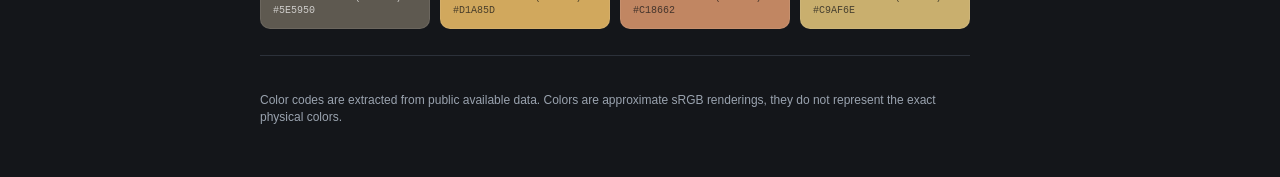
==== commit fe5f0b44: "update foot note" ====
--- a/index.html
+++ b/index.html
@@ -26,7 +26,7 @@
       <p id="status" class="status" role="status"></p>
       <div id="results"></div>
       <footer>
-        <p>Generated from the ColorMixer color libraries. Colors are approximate sRGB renderings.</p>
+        <p>Color codes are extracted from public available data. Colors are approximate sRGB renderings, they do not represent the exact physical colors.</p>
       </footer>
     </main>
 
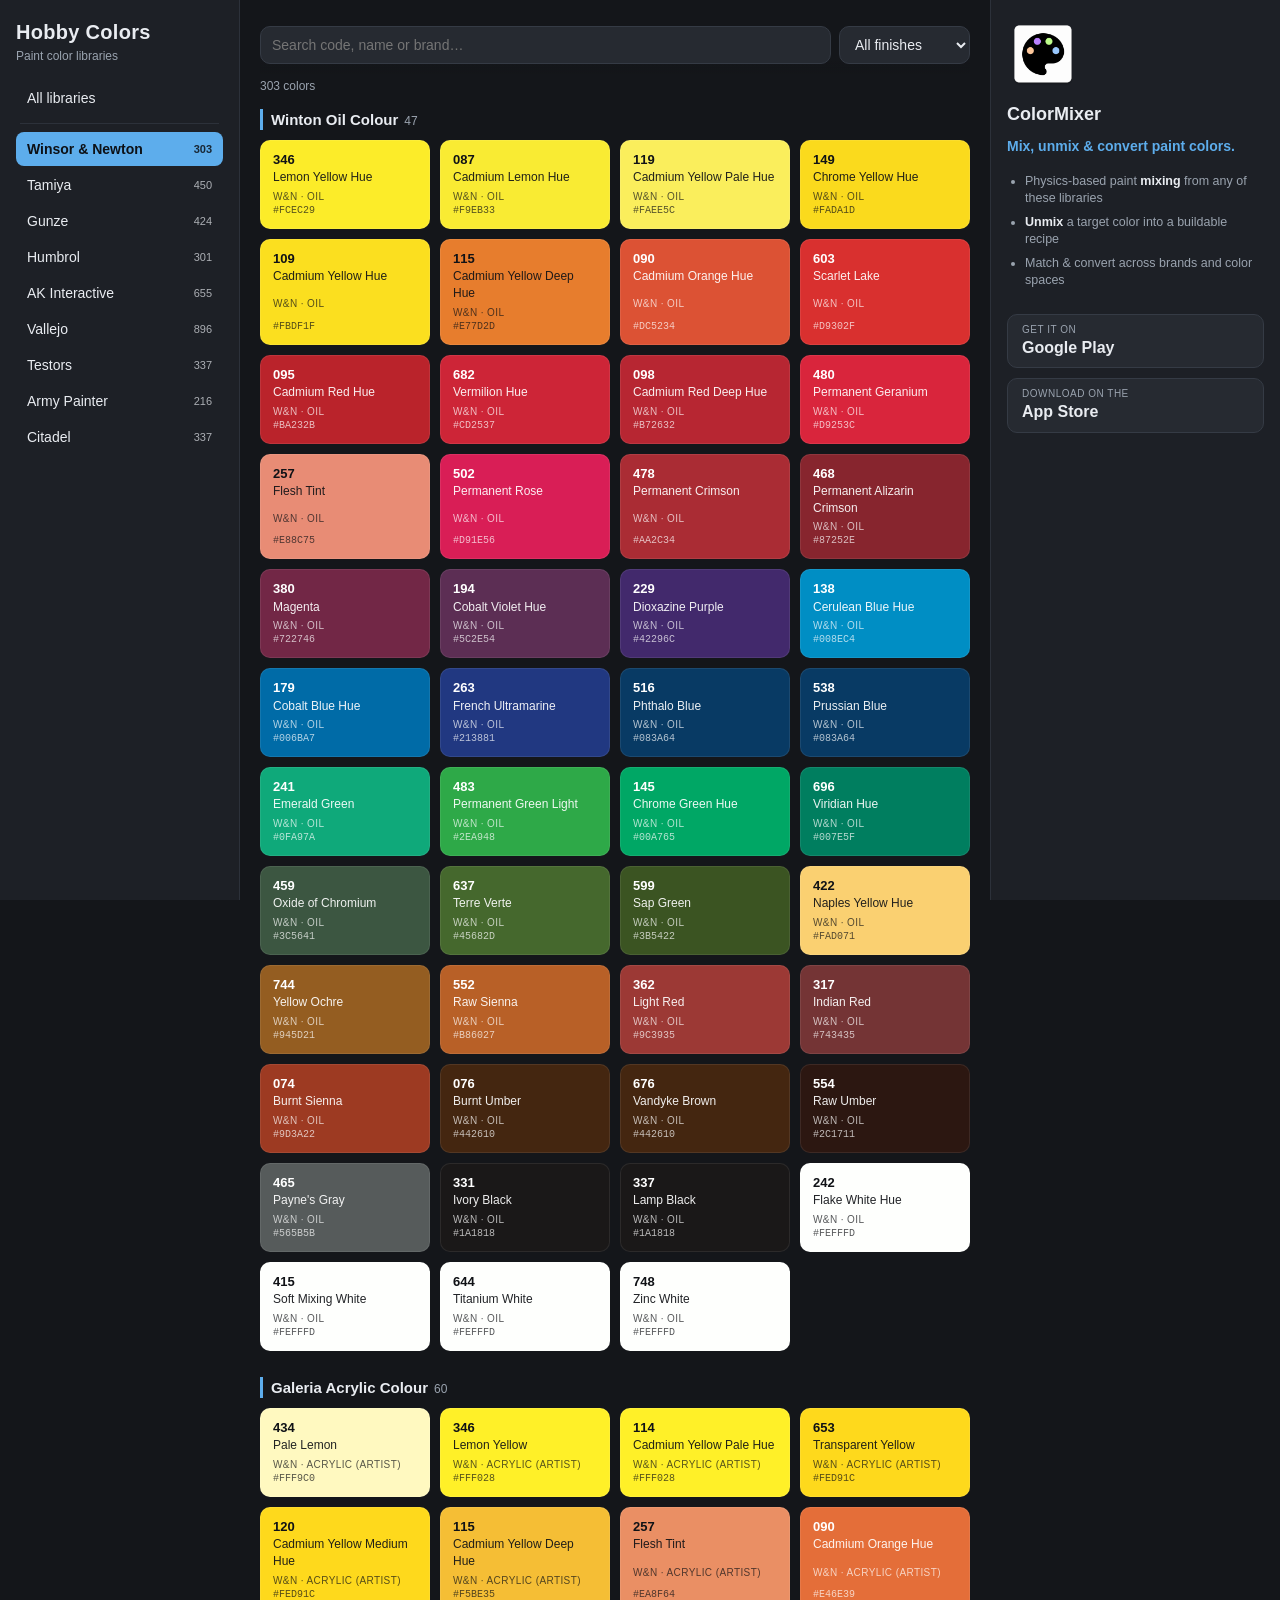
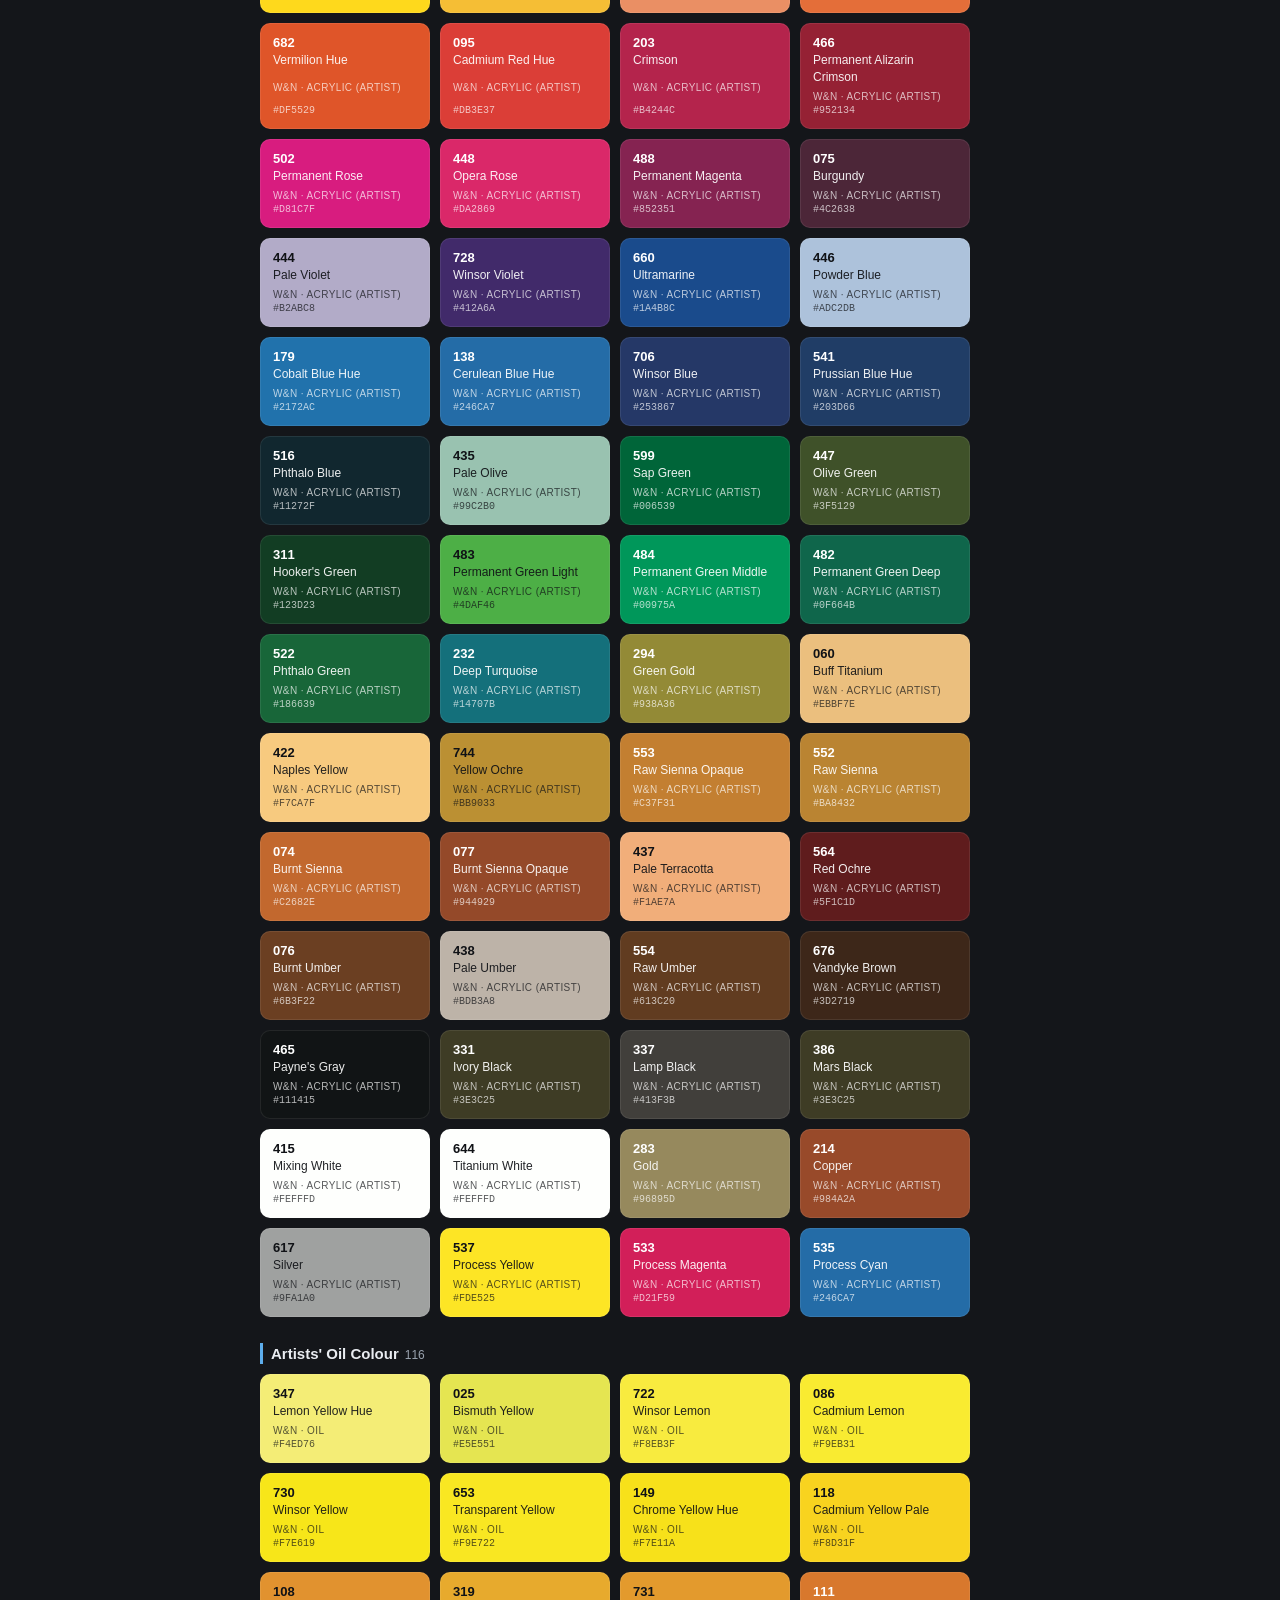
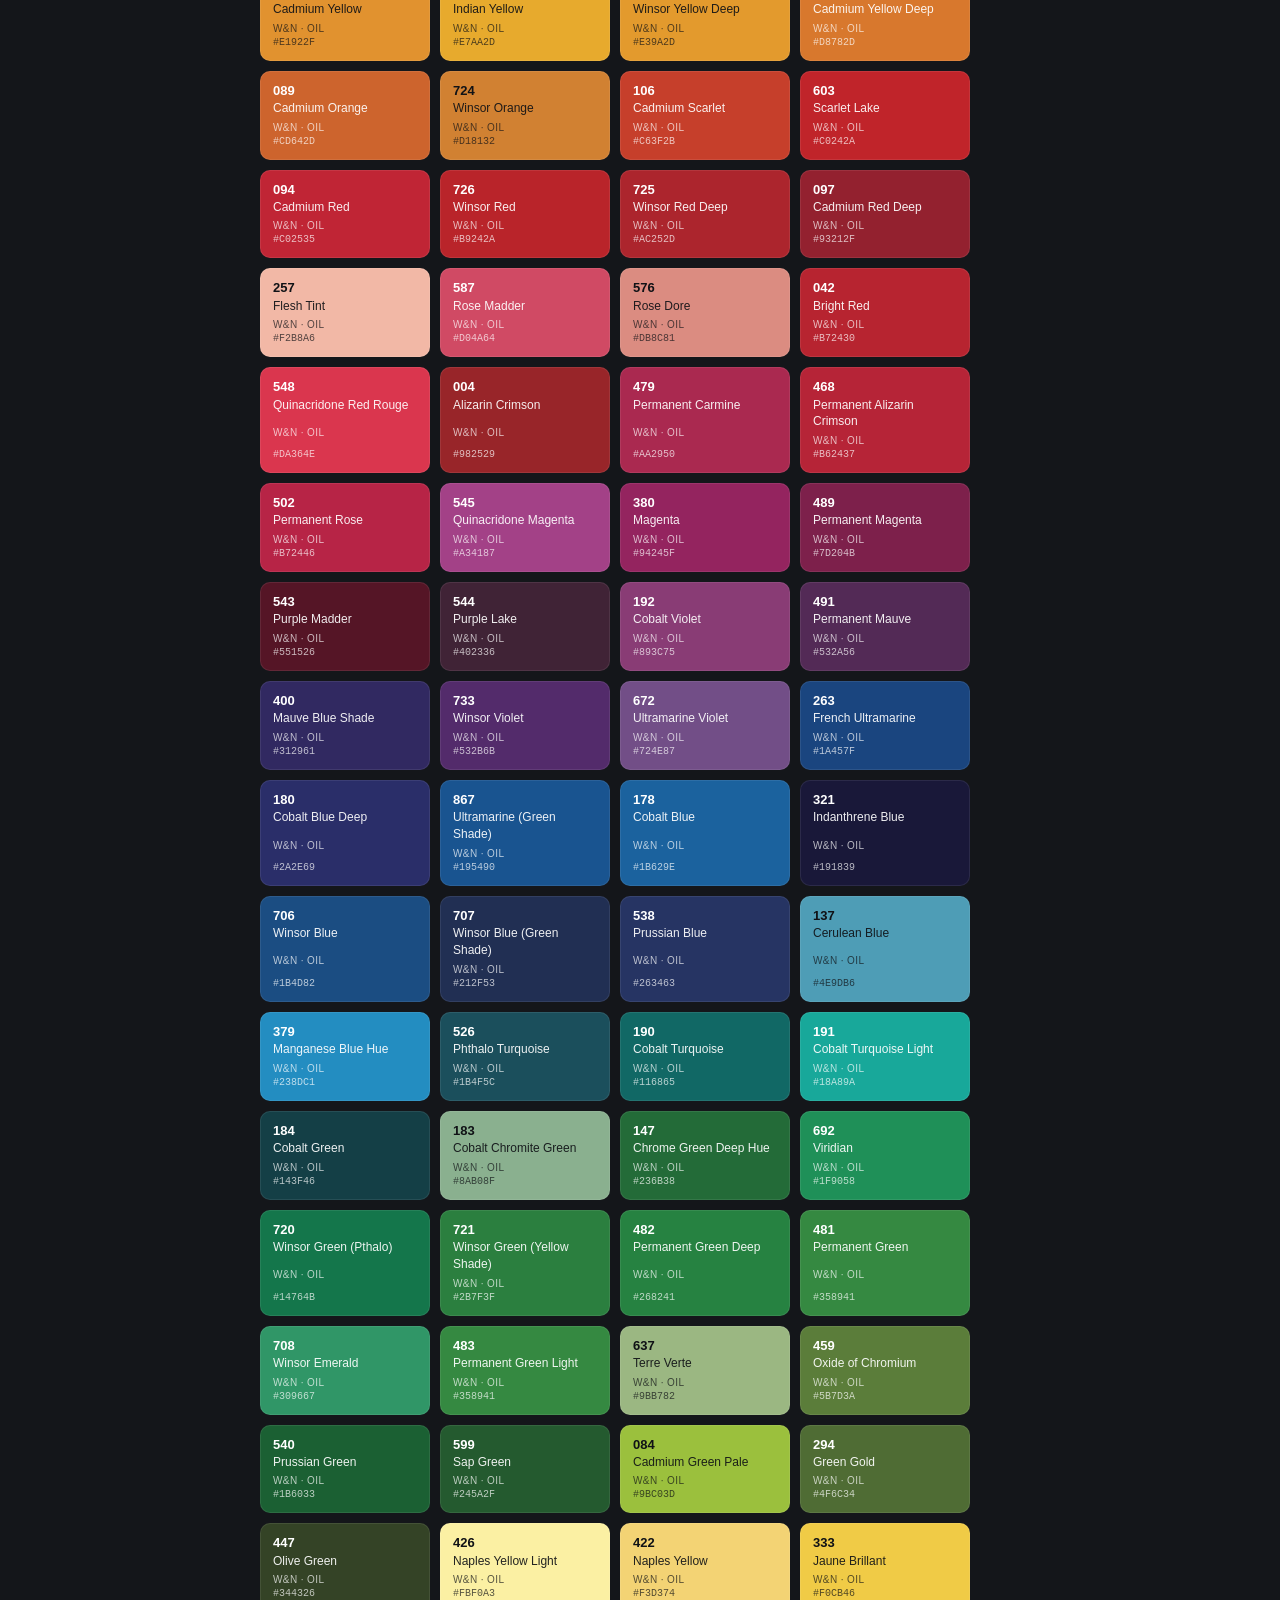
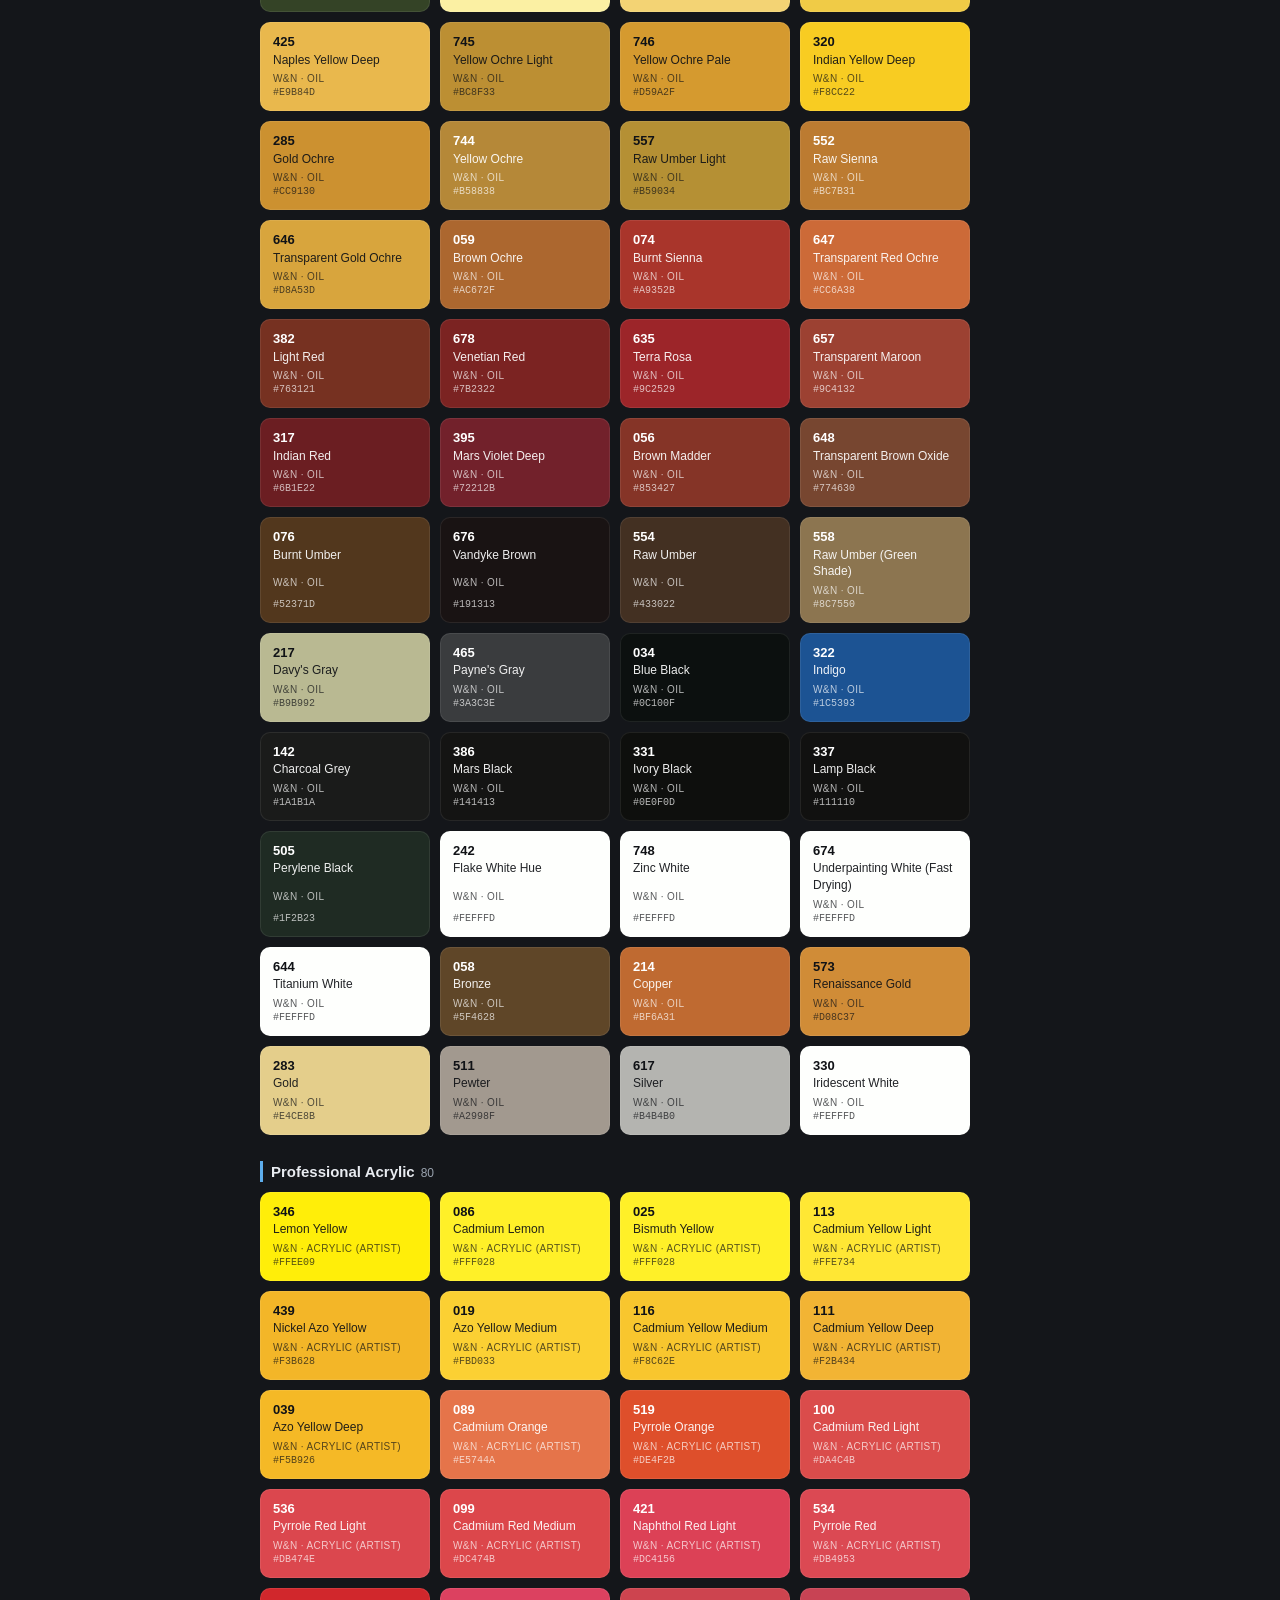
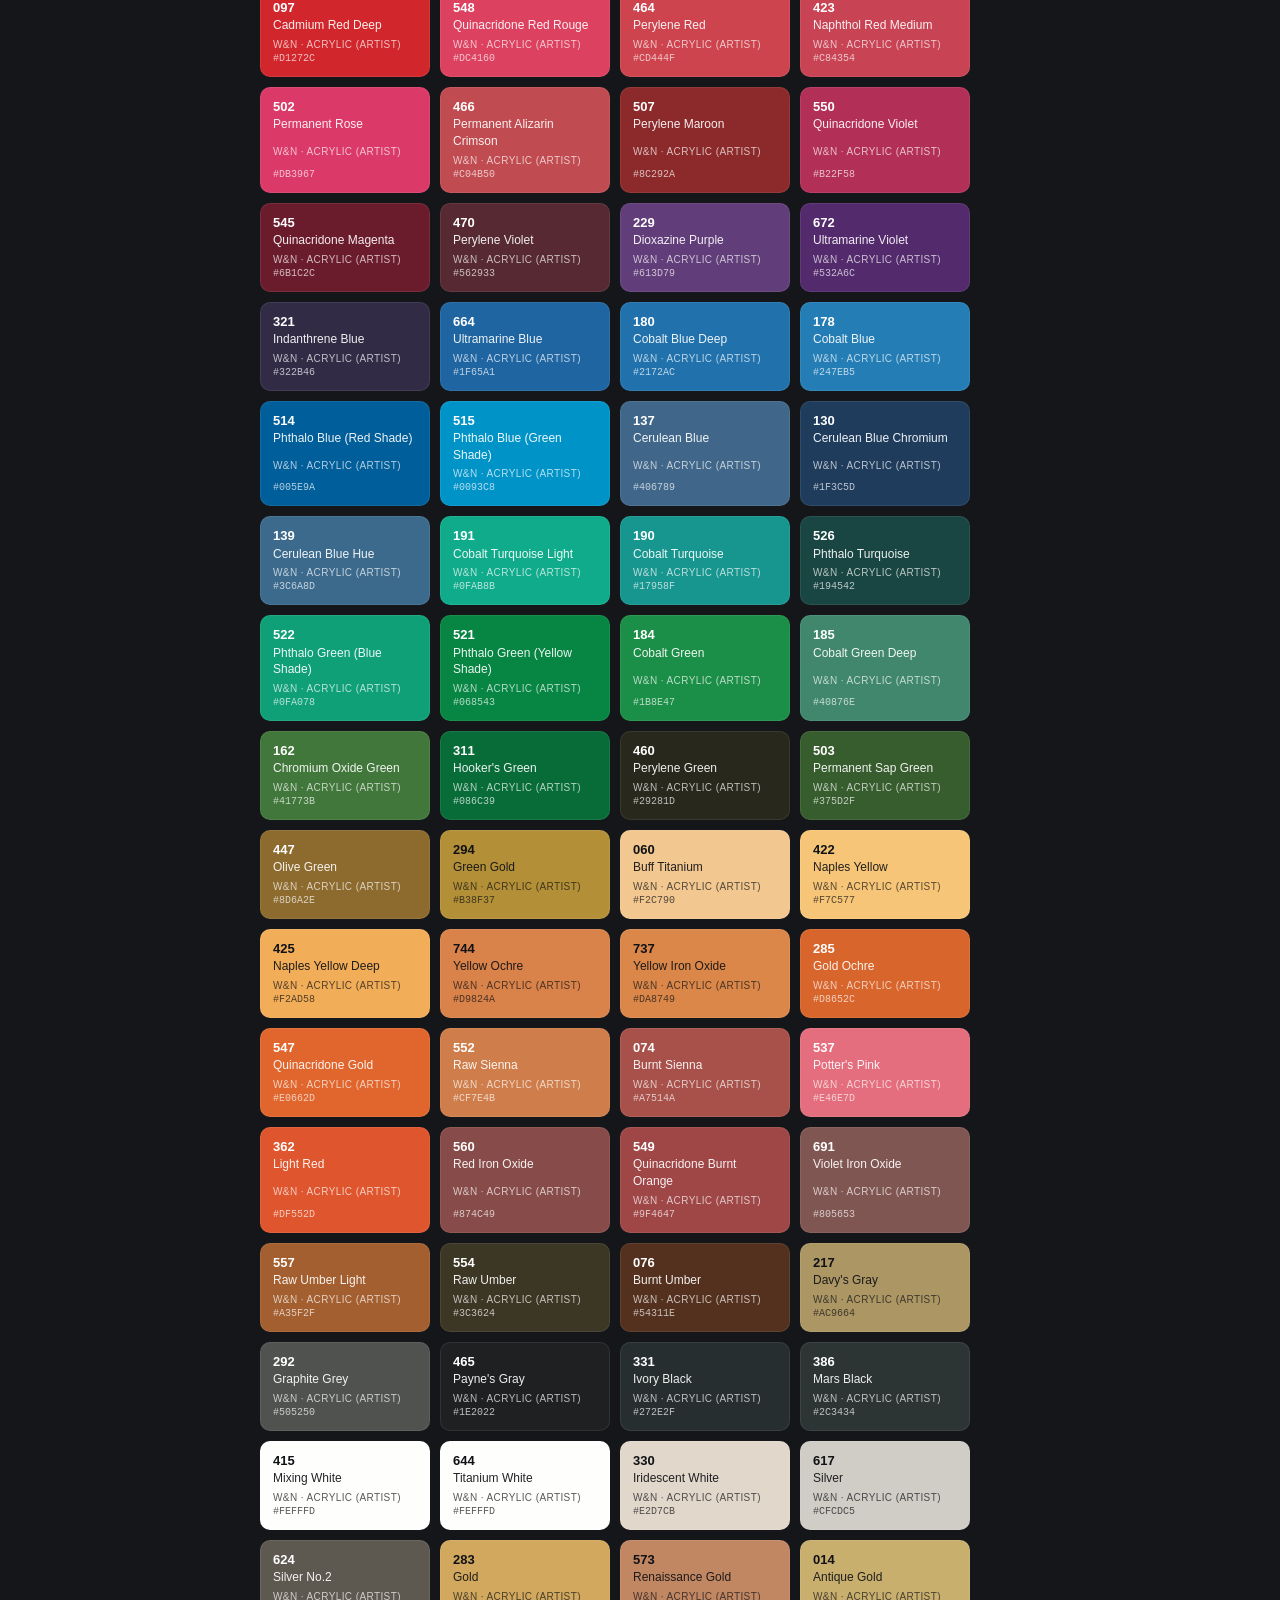
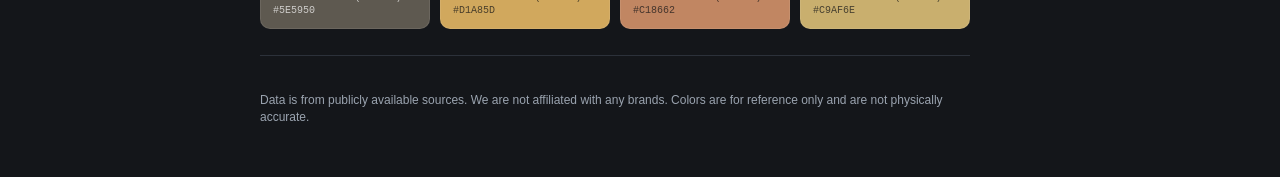
==== commit cfca7fb5: "update disclaimer" ====
--- a/index.html
+++ b/index.html
@@ -26,7 +26,7 @@
       <p id="status" class="status" role="status"></p>
       <div id="results"></div>
       <footer>
-        <p>Color codes are extracted from public available data. Colors are approximate sRGB renderings, they do not represent the exact physical colors.</p>
+        <p>Data is from publicly available sources. We are not affiliated with any brands. Colors are for reference only and are not physically accurate.</p>
       </footer>
     </main>
 
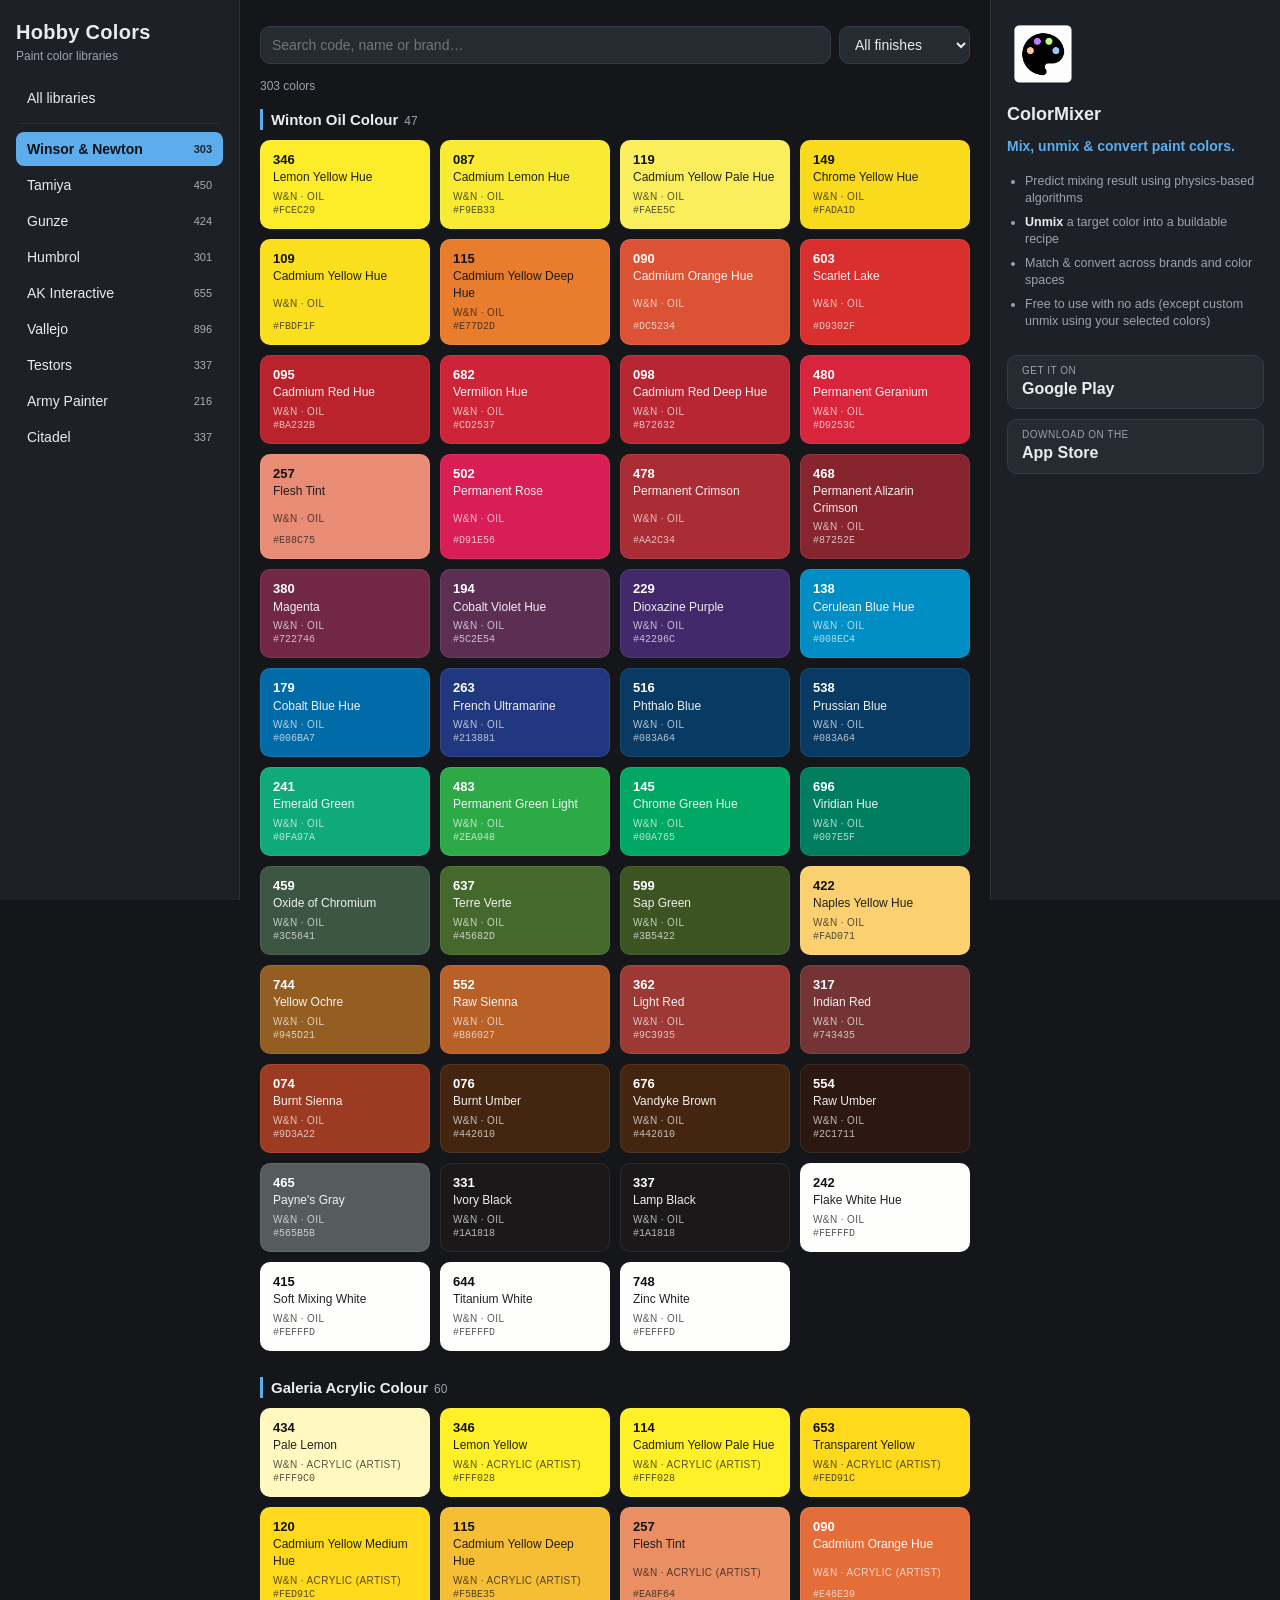
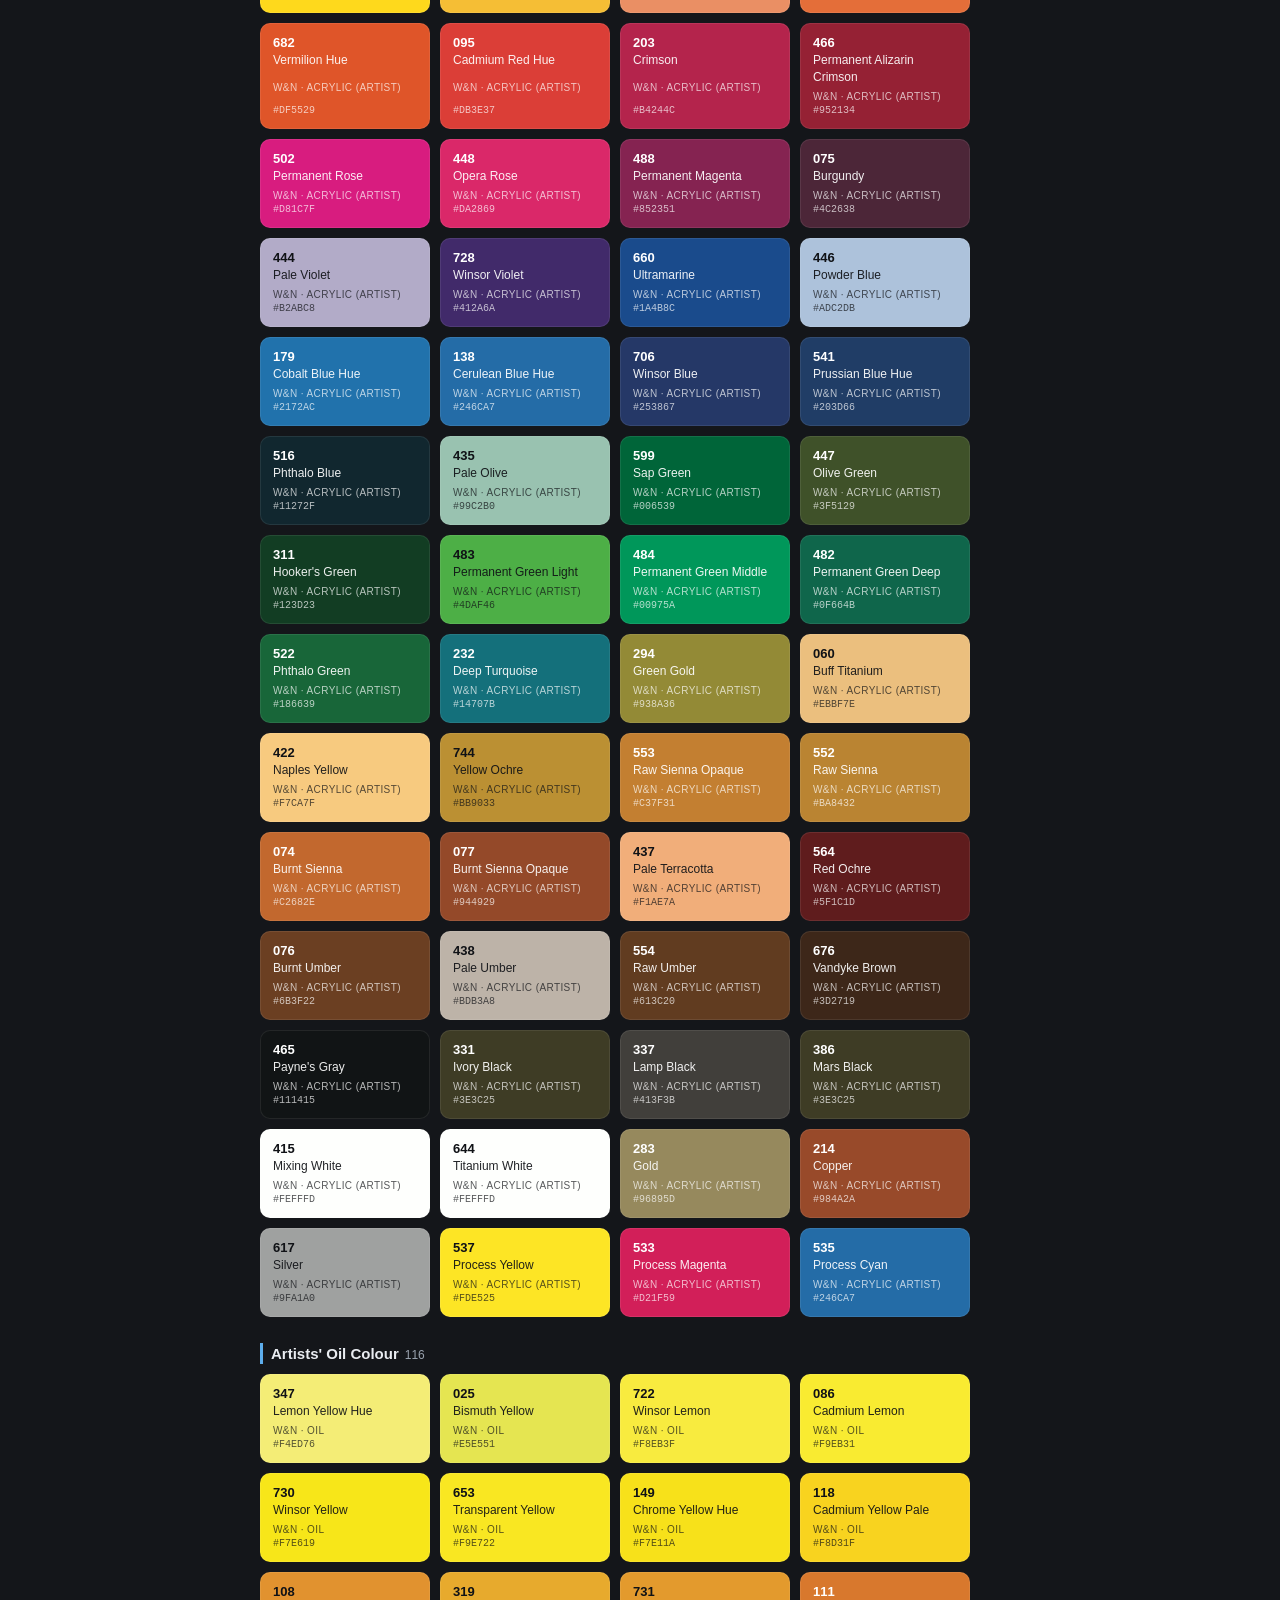
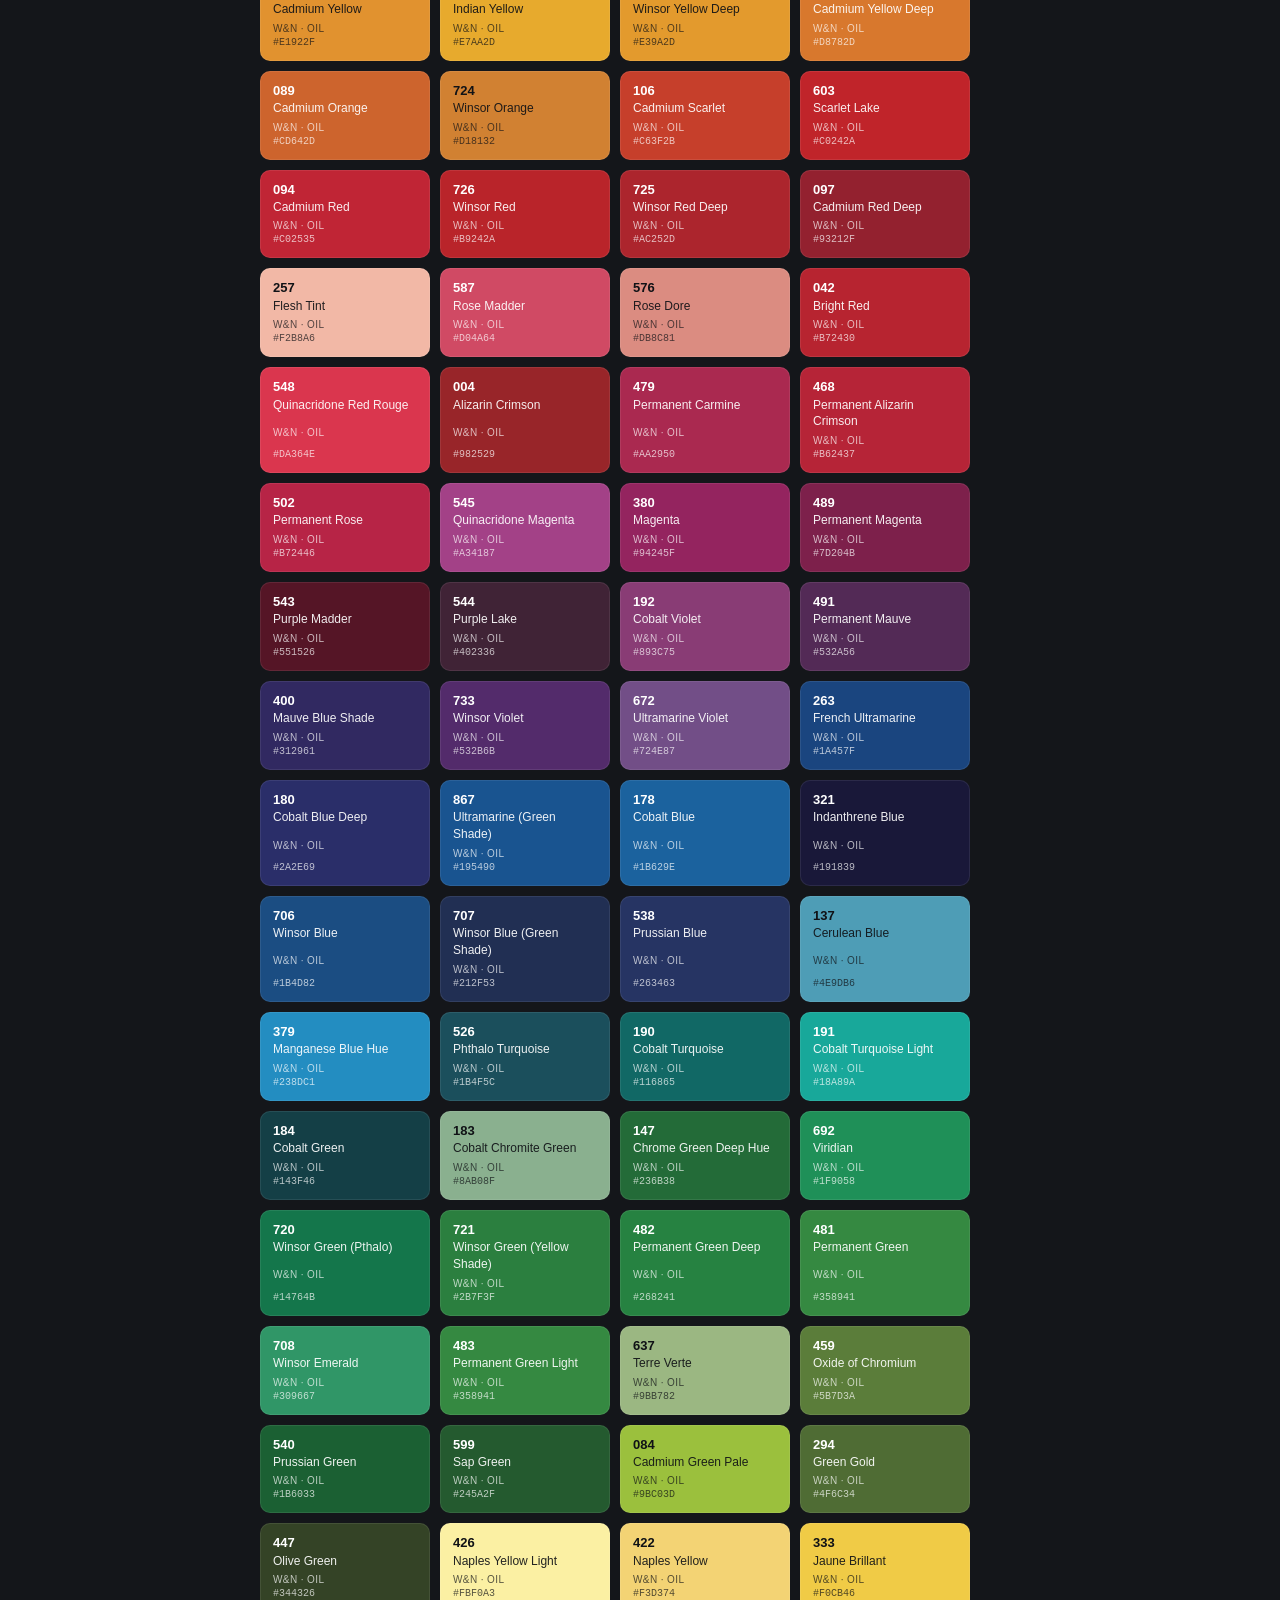
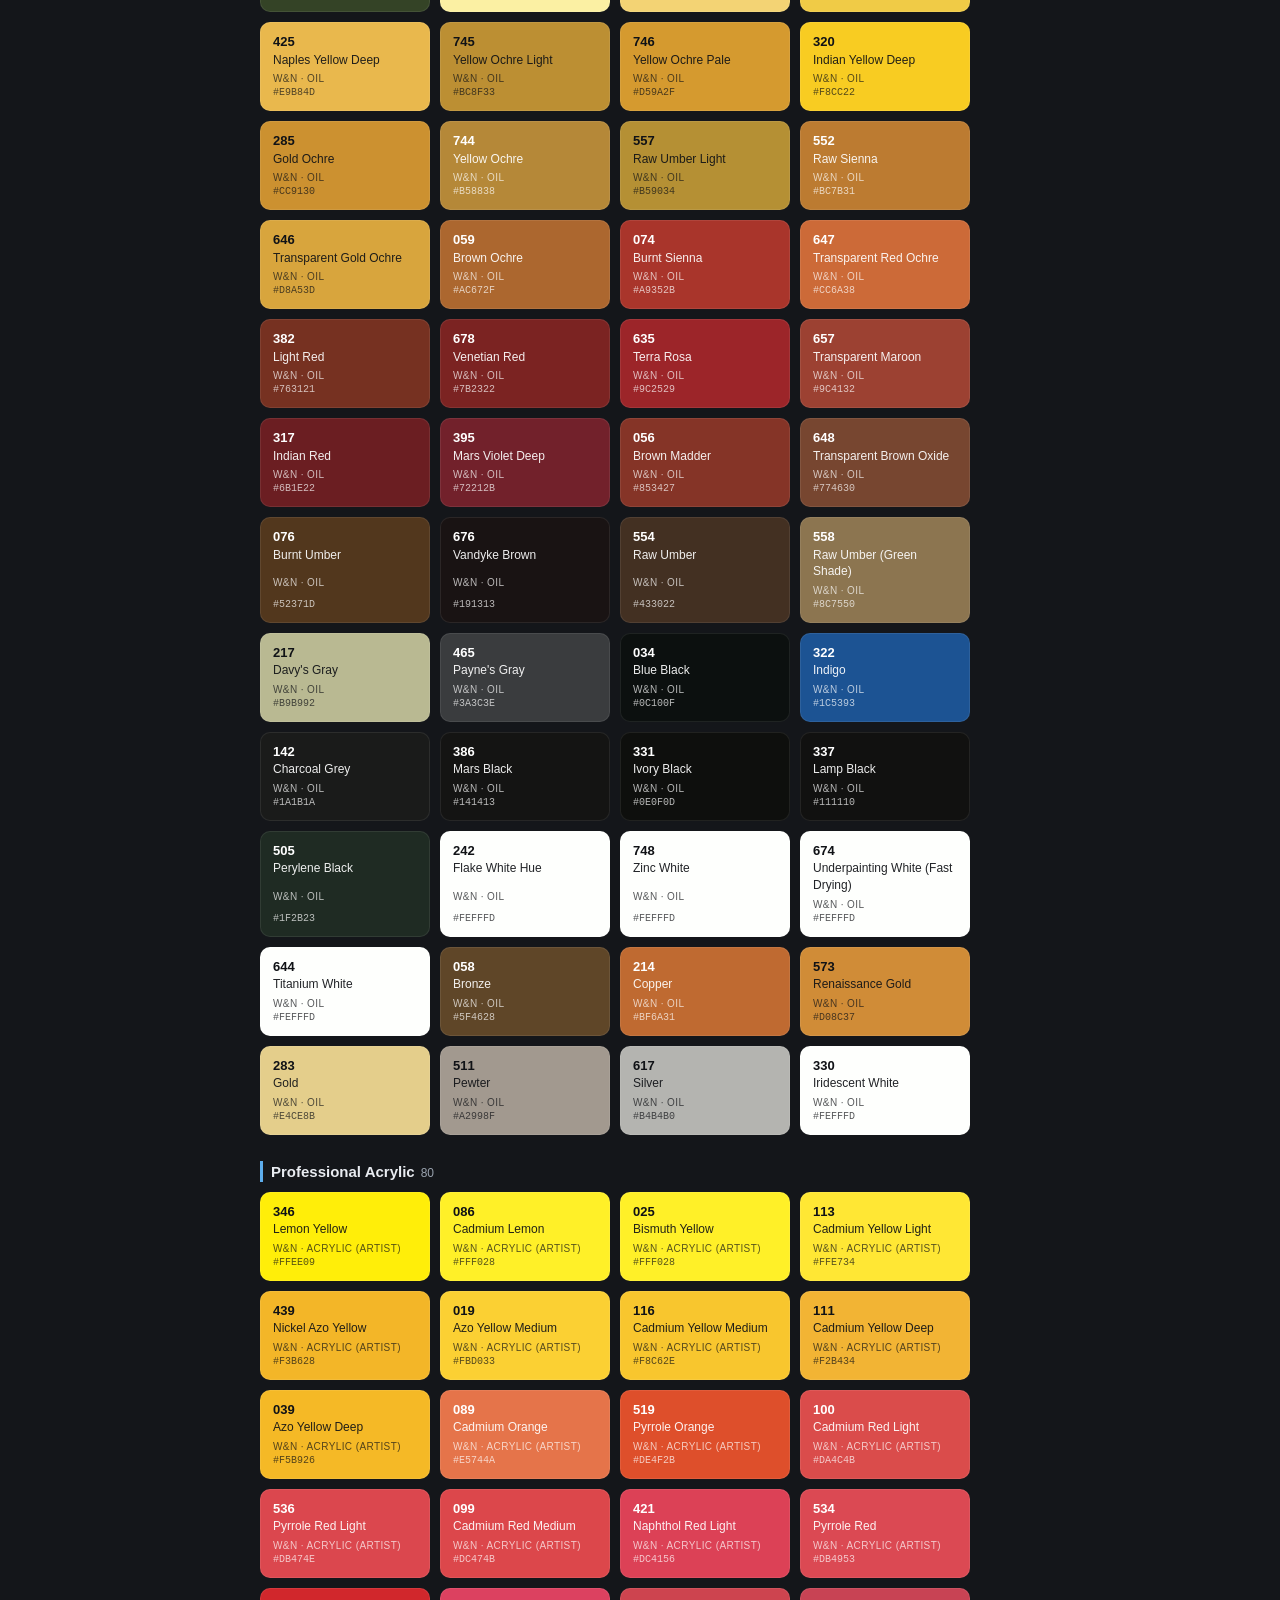
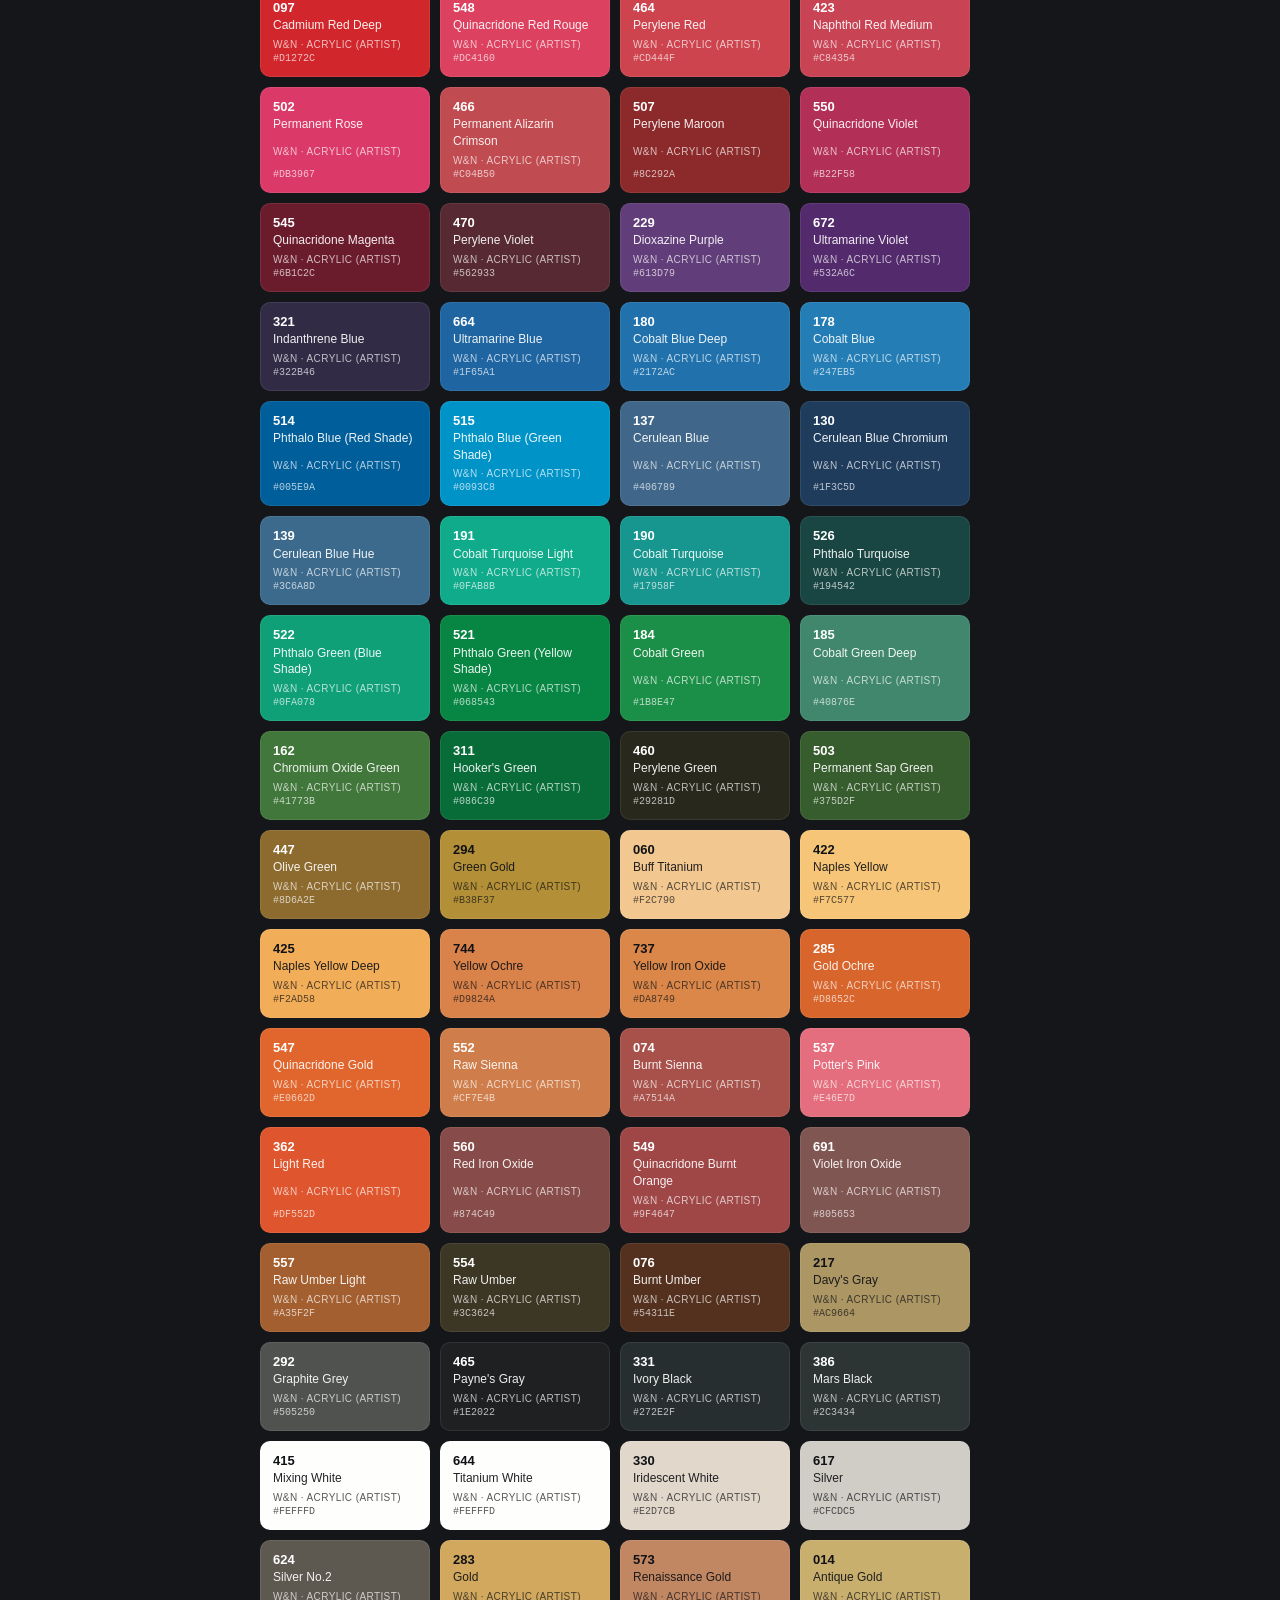
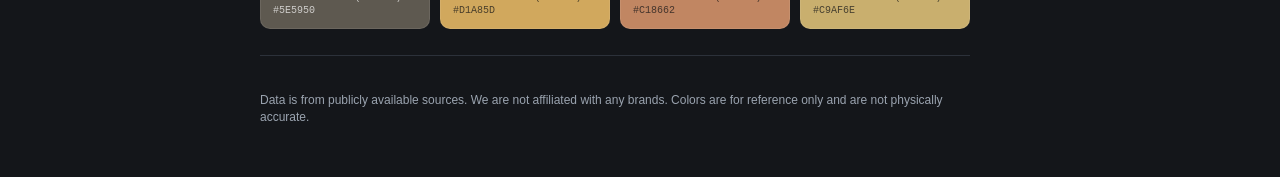
==== commit d9cac359: "update" ====
--- a/index.html
+++ b/index.html
@@ -36,9 +36,10 @@
         <h2>ColorMixer</h2>
         <p class="promo-lead">Mix, unmix &amp; convert paint colors.</p>
         <ul class="promo-features">
-          <li>Physics-based paint <strong>mixing</strong> from any of these libraries</li>
+          <li>Predict mixing result using physics-based algorithms</li>
           <li><strong>Unmix</strong> a target color into a buildable recipe</li>
           <li>Match &amp; convert across brands and color spaces</li>
+          <li>Free to use with no ads (except custom unmix using your selected colors)</li>
         </ul>
         <a class="store-btn" href="https://play.google.com/store/apps/details?id=com.ideamats.colormixer" target="_blank" rel="noopener">
           <span class="store-sub">Get it on</span>
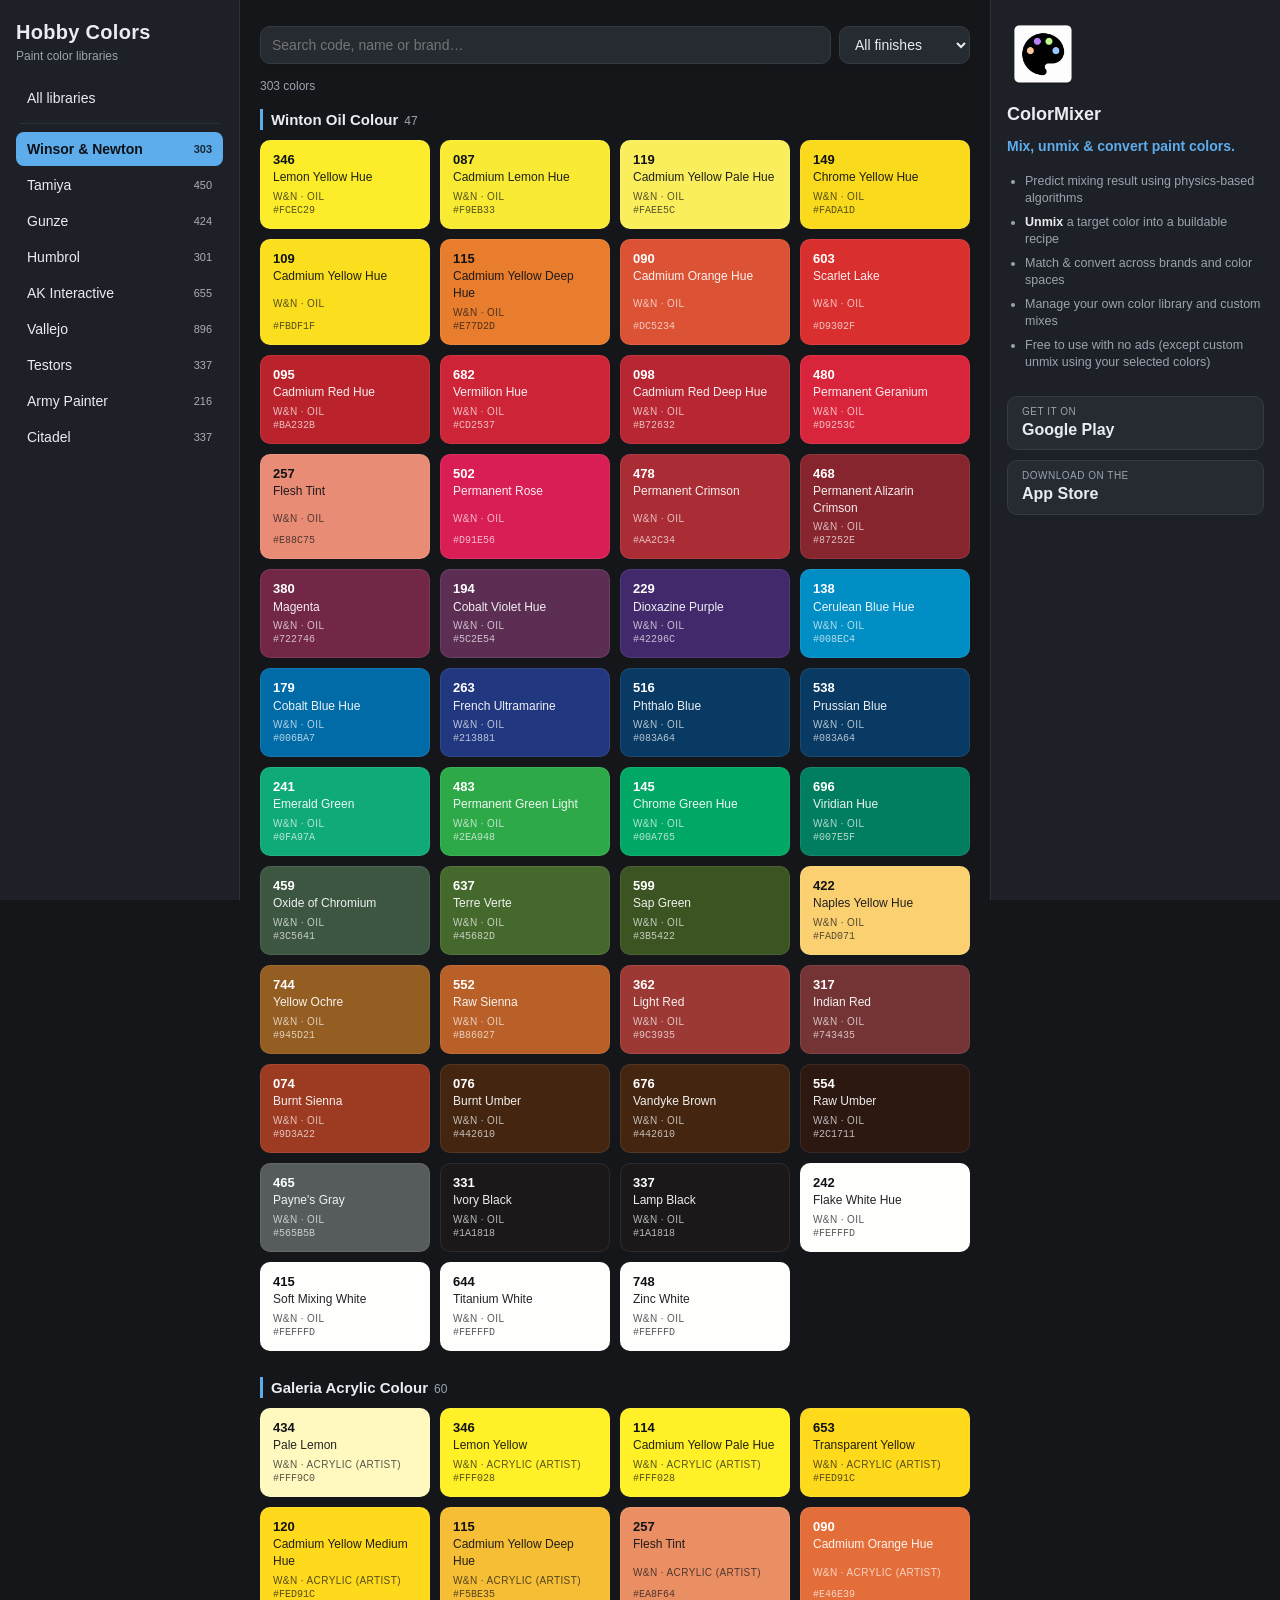
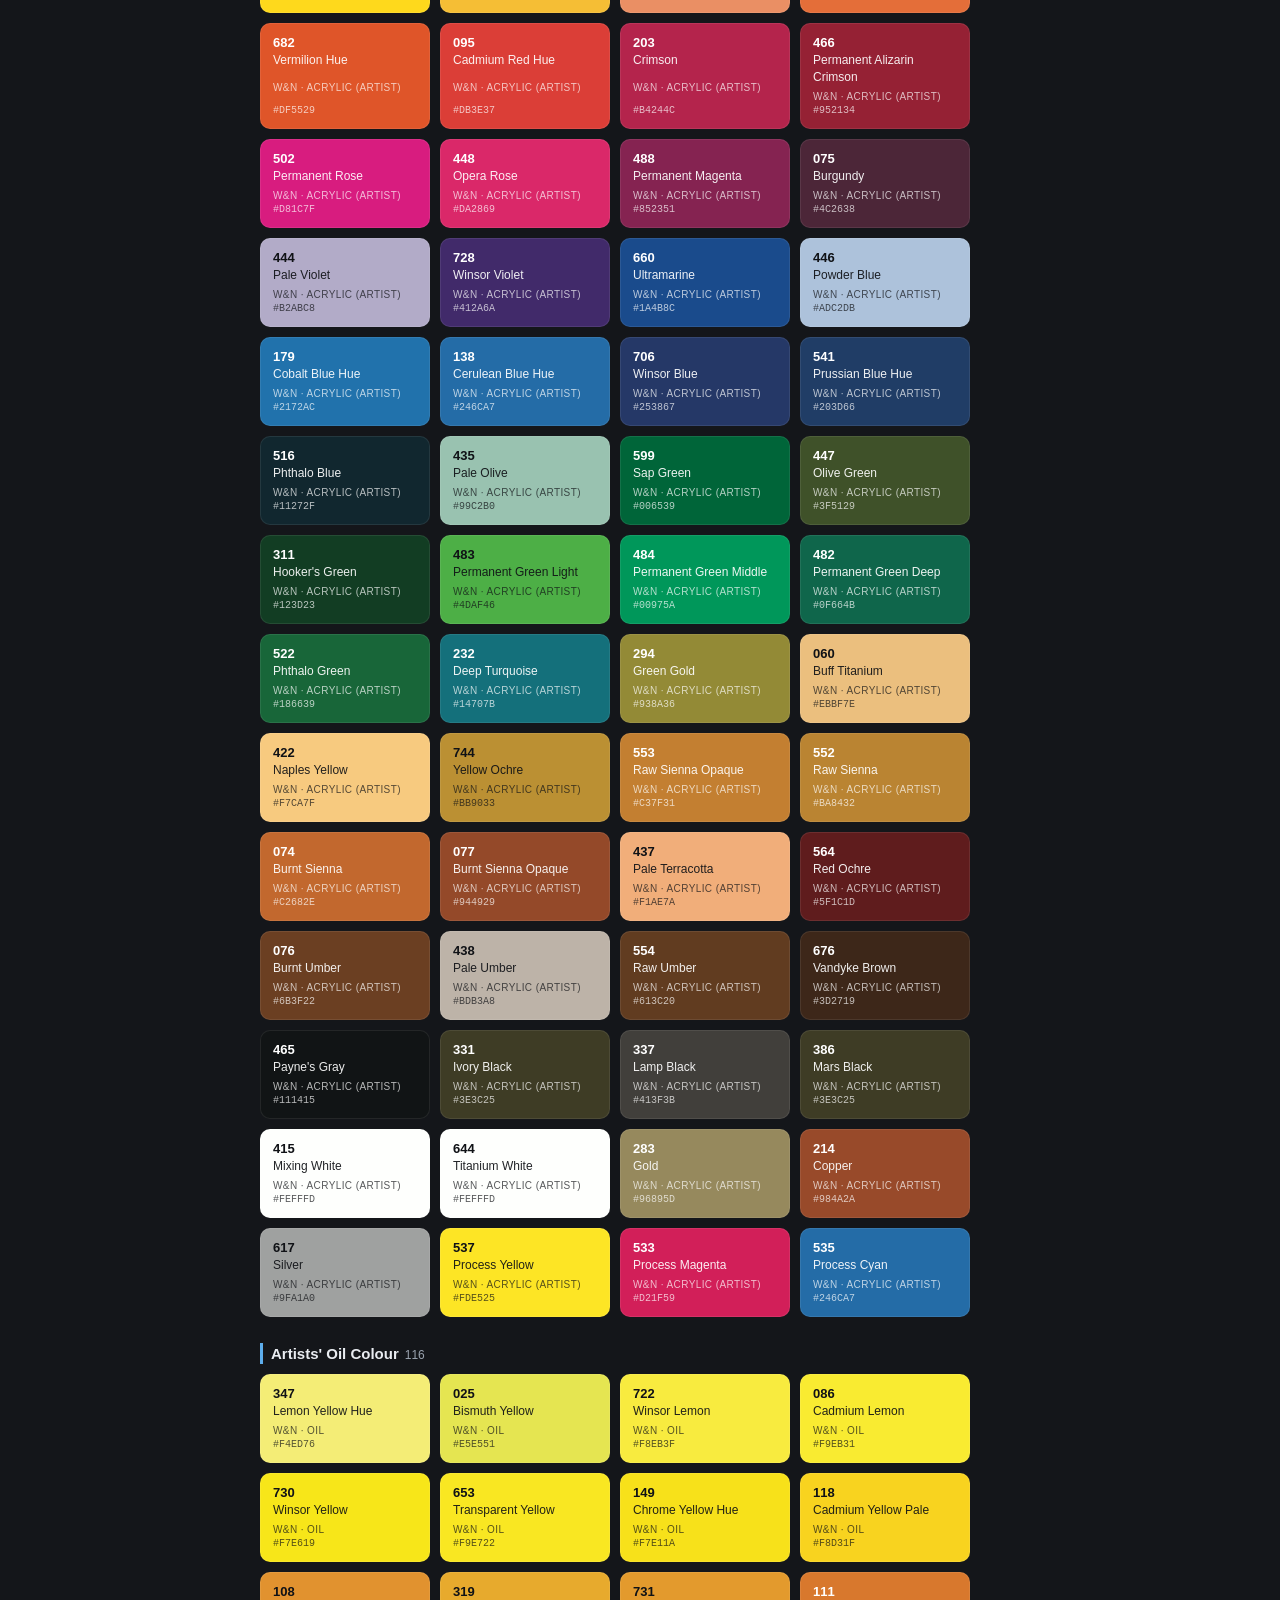
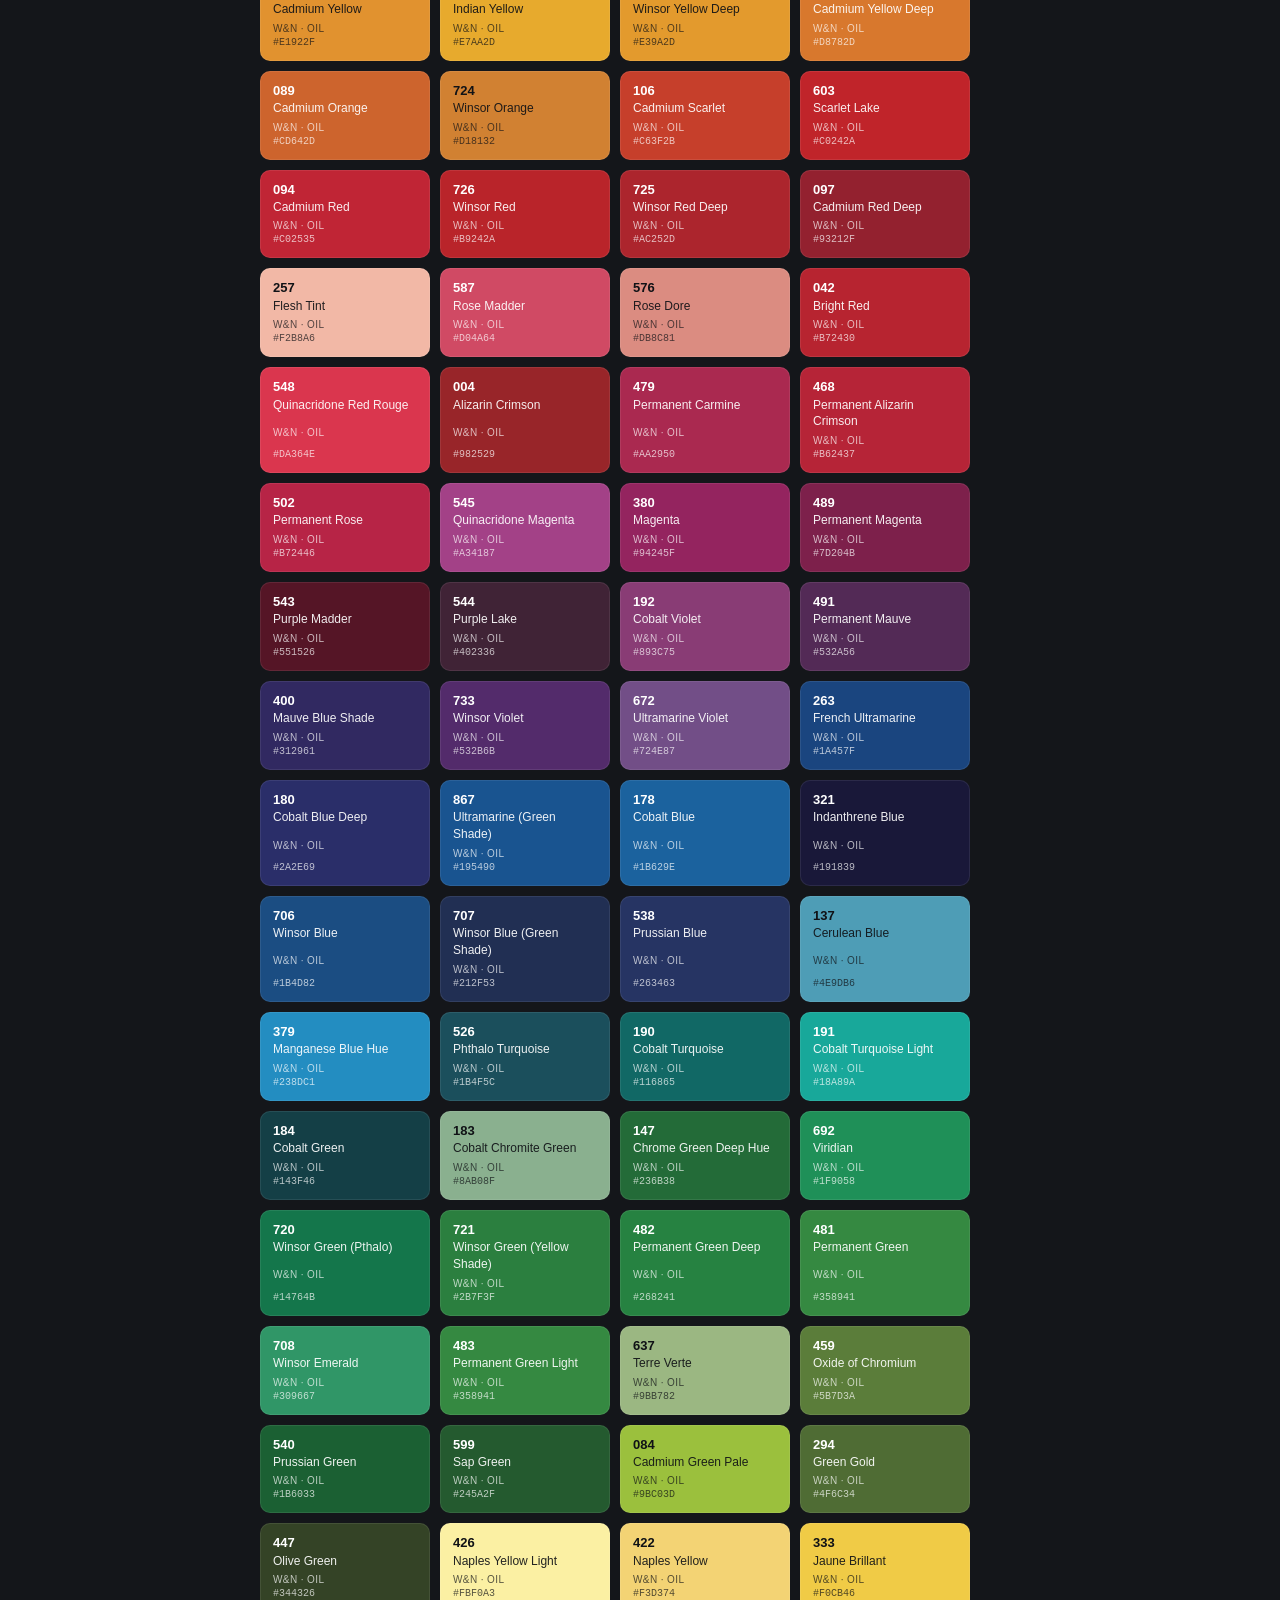
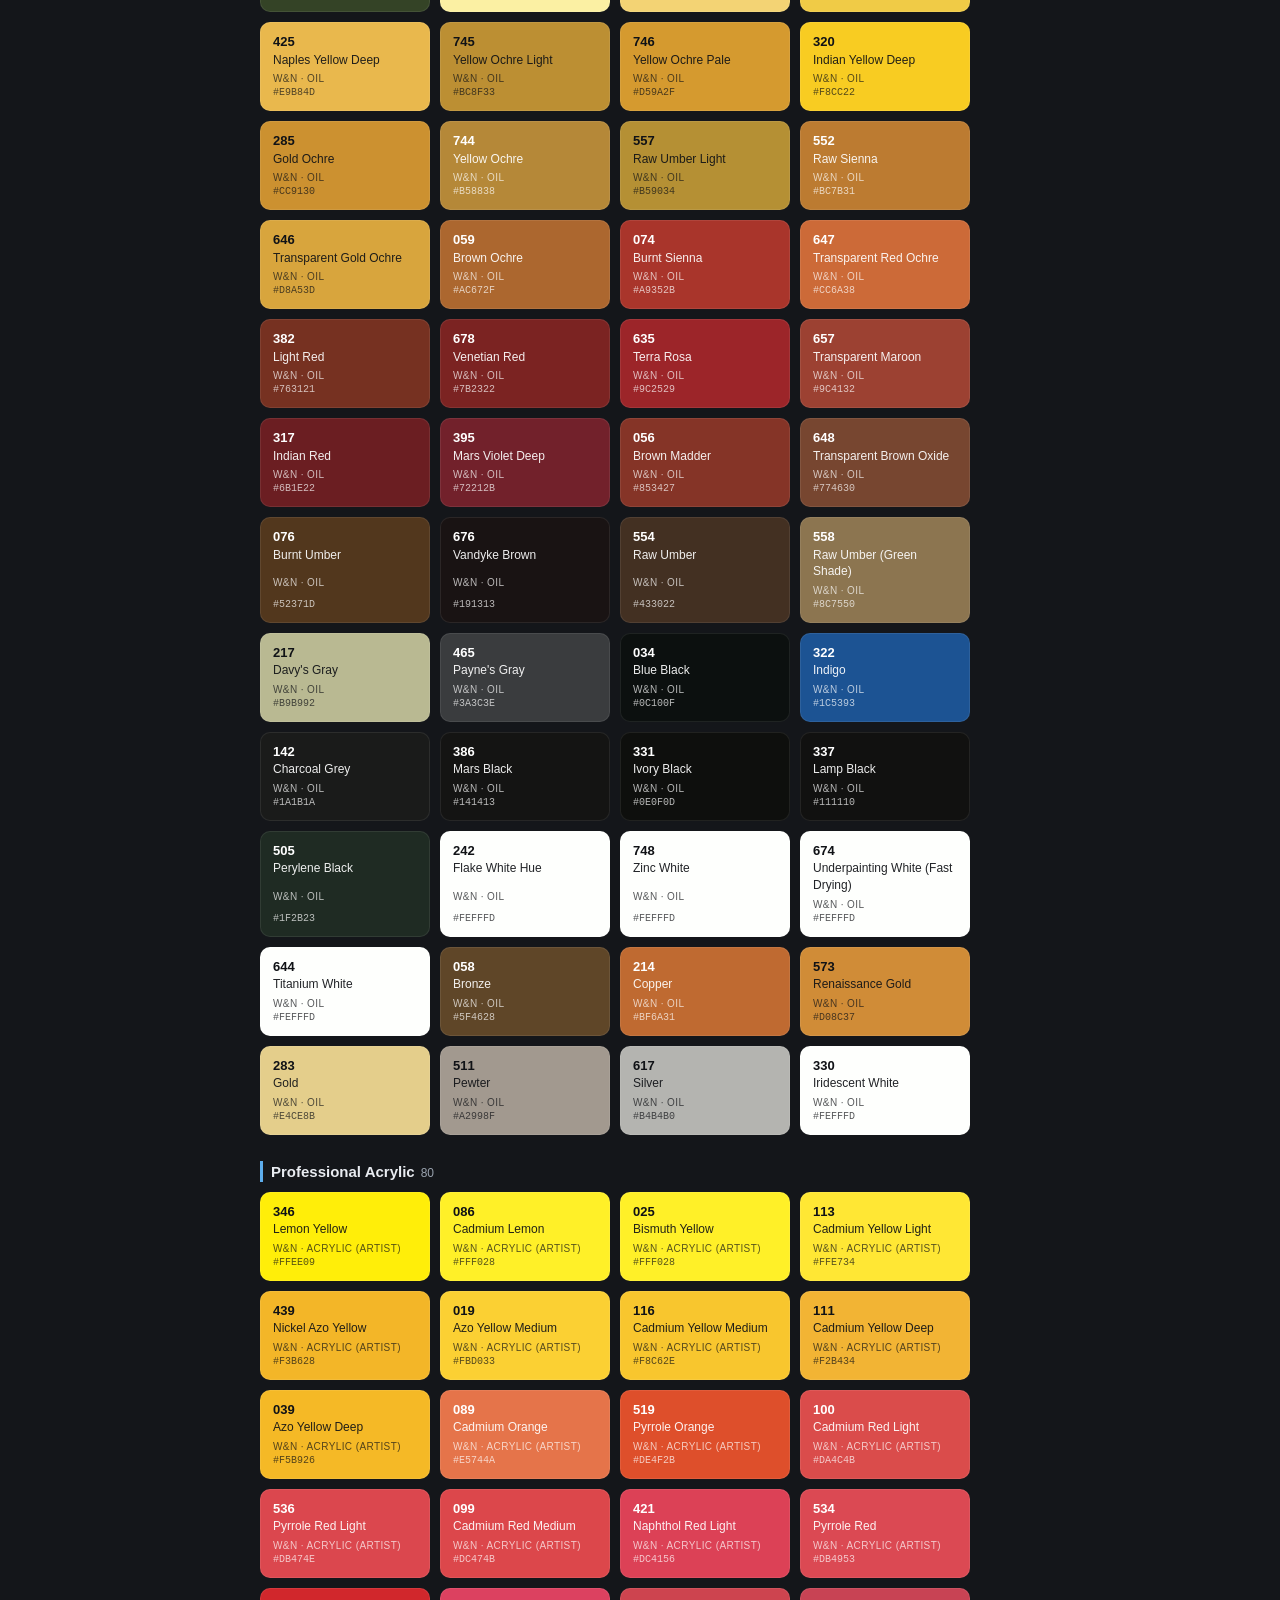
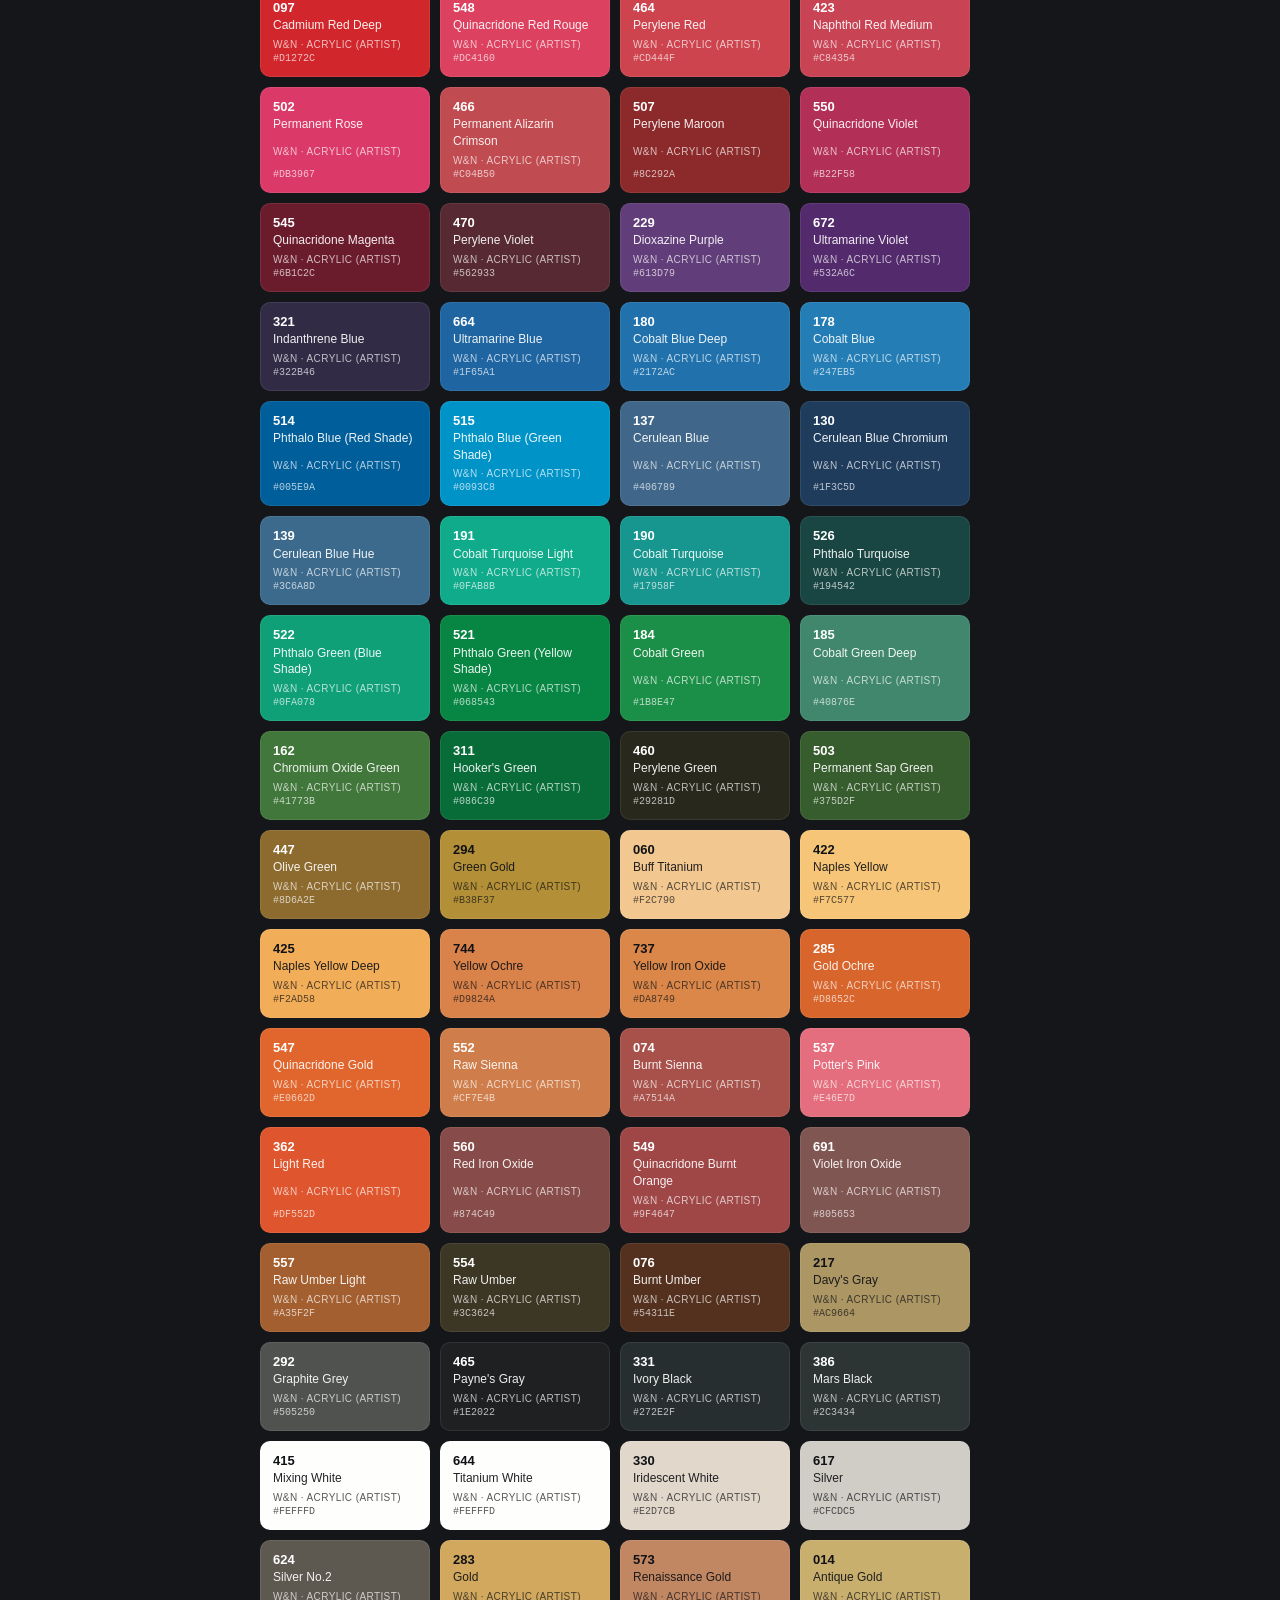
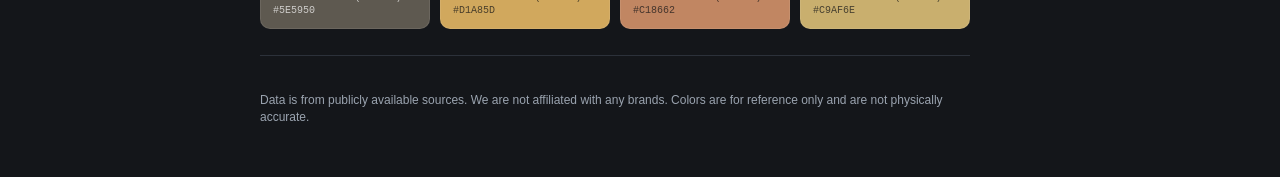
==== commit 452367fb: "update" ====
--- a/index.html
+++ b/index.html
@@ -39,6 +39,7 @@
           <li>Predict mixing result using physics-based algorithms</li>
           <li><strong>Unmix</strong> a target color into a buildable recipe</li>
           <li>Match &amp; convert across brands and color spaces</li>
+          <li>Manage your own color library and custom mixes</li>
           <li>Free to use with no ads (except custom unmix using your selected colors)</li>
         </ul>
         <a class="store-btn" href="https://play.google.com/store/apps/details?id=com.ideamats.colormixer" target="_blank" rel="noopener">
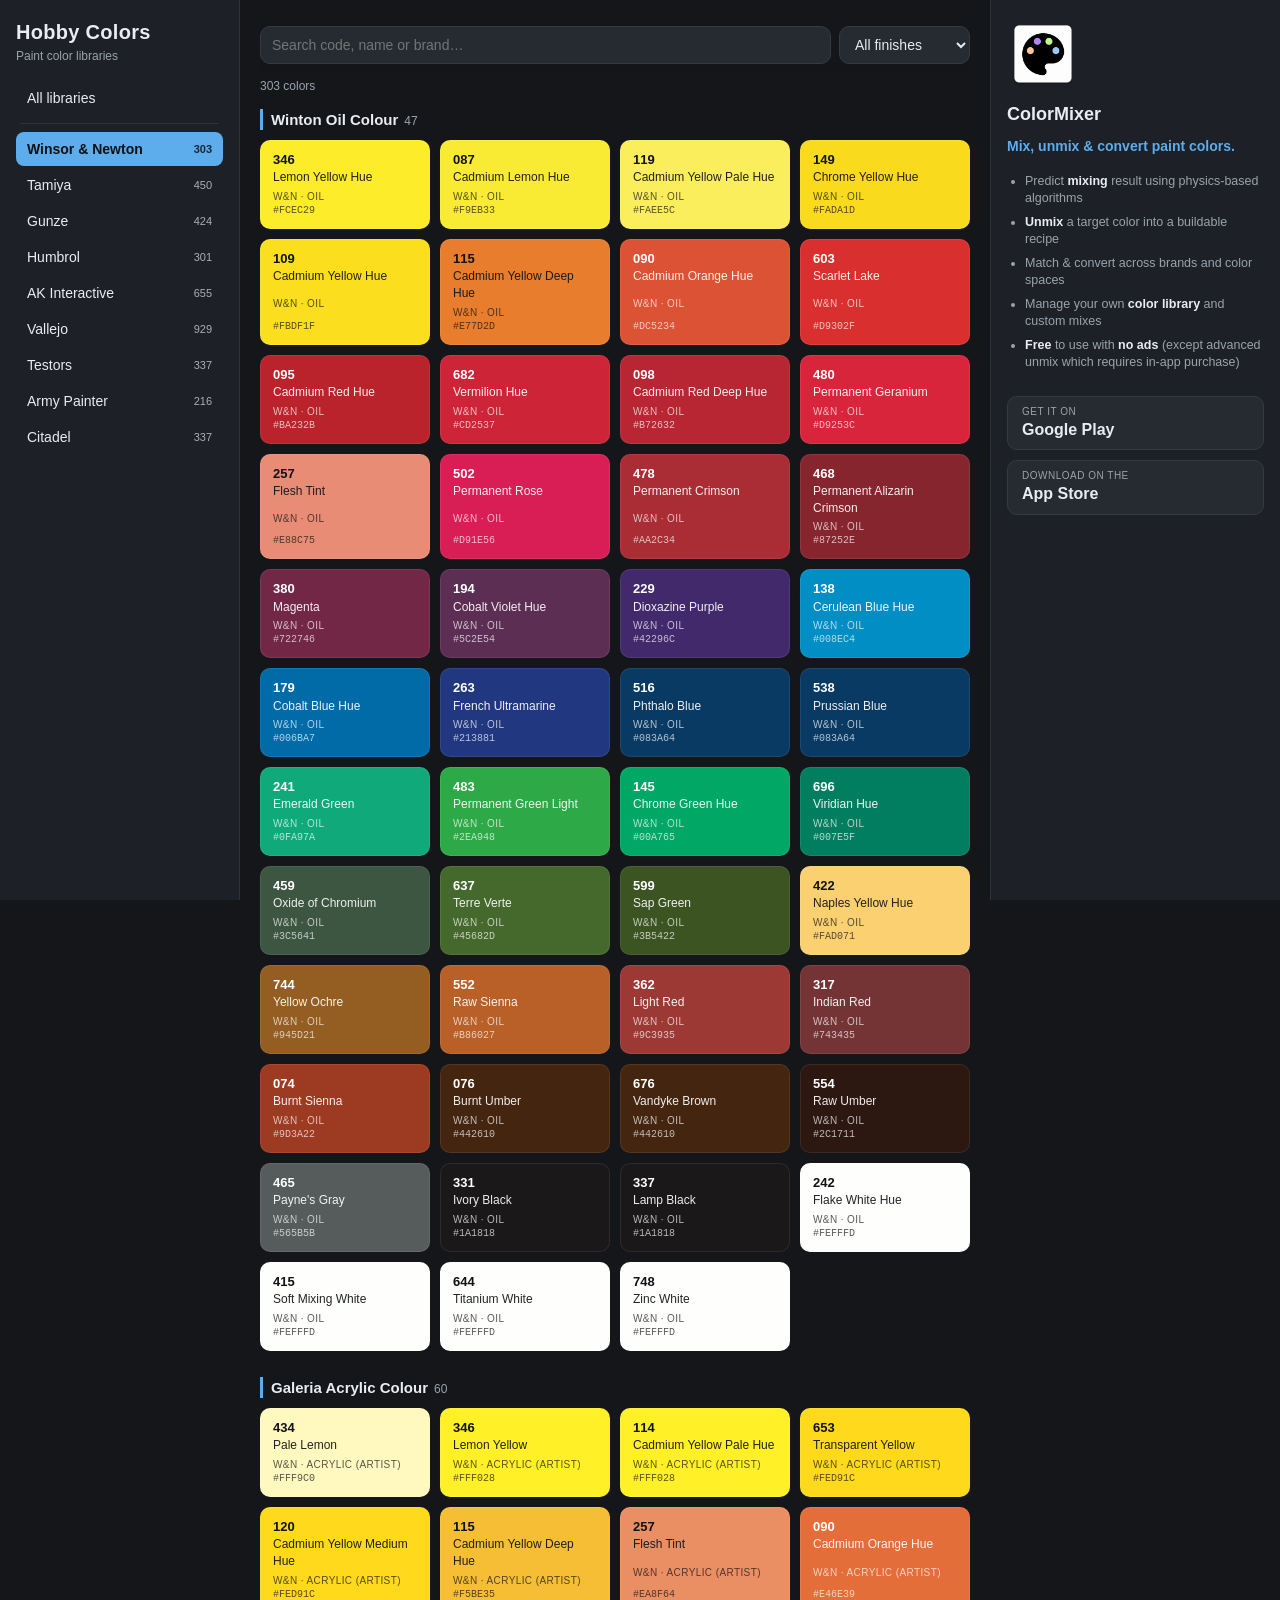
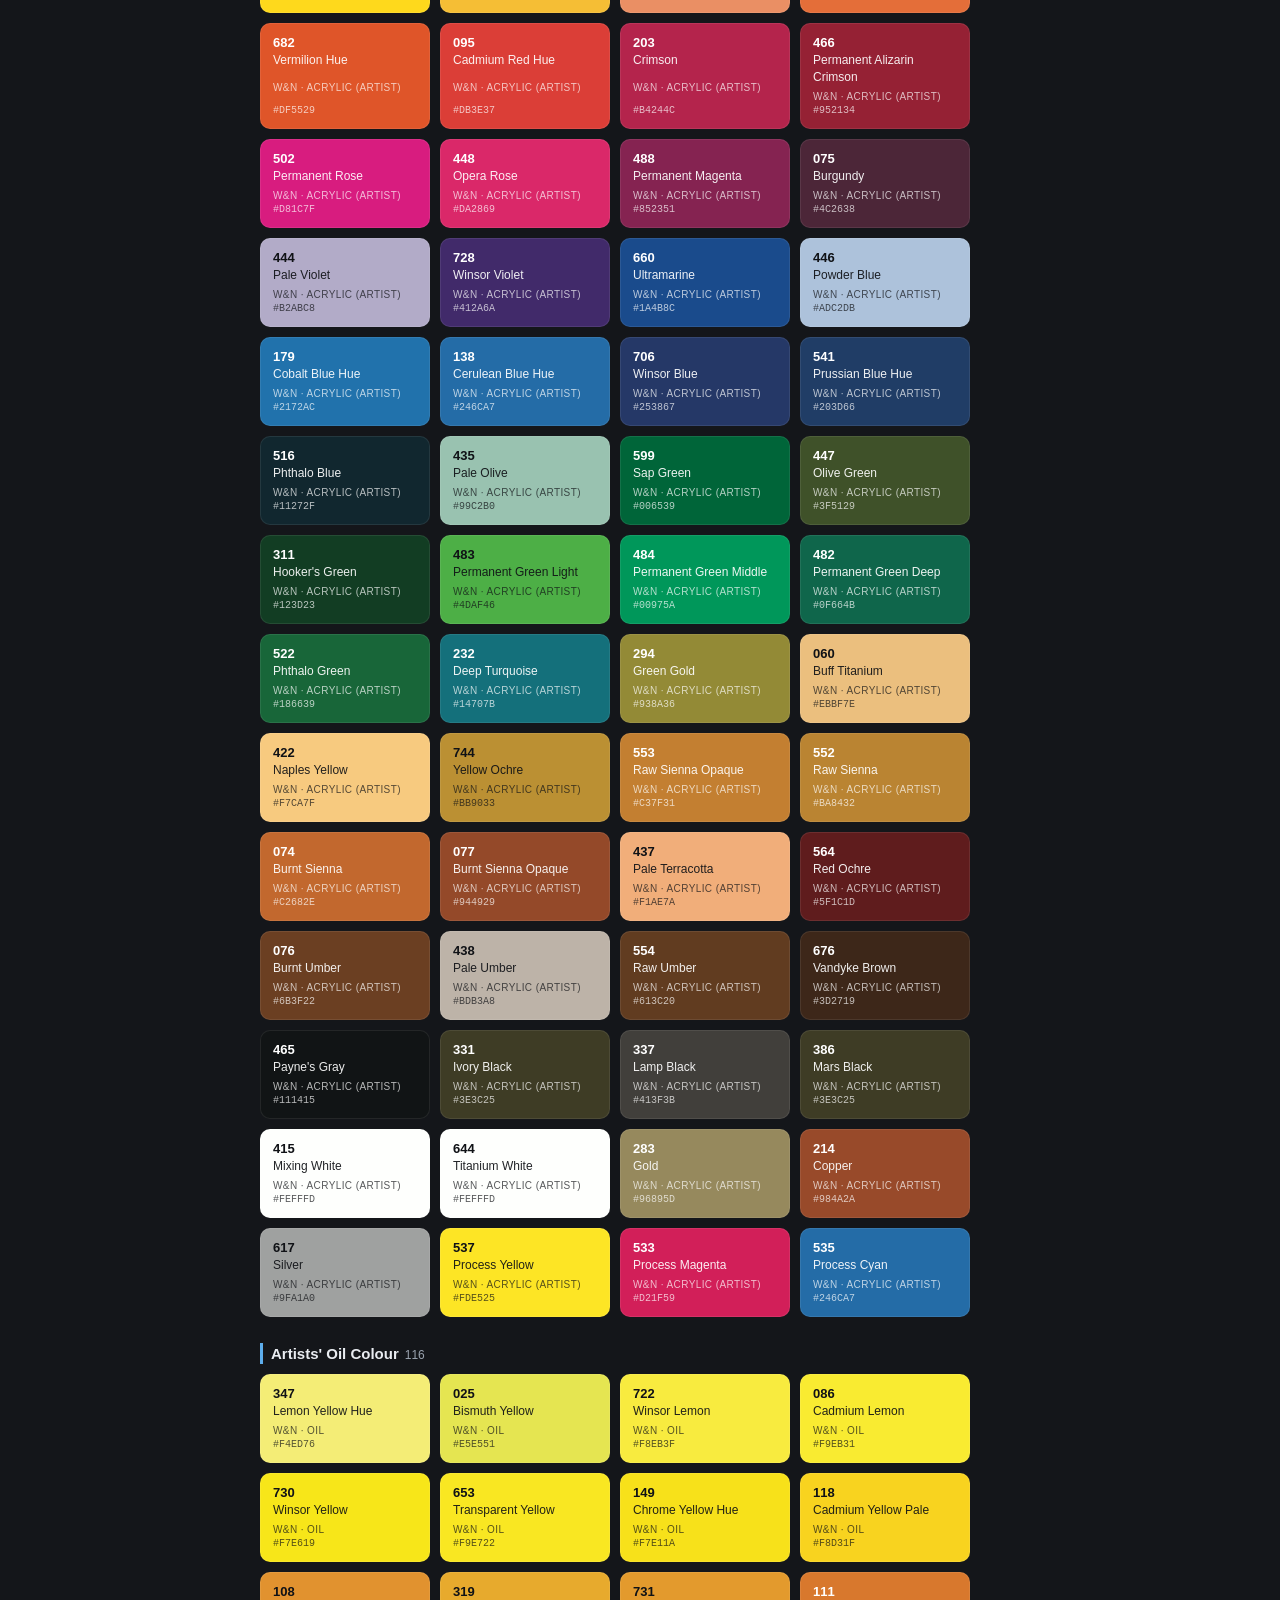
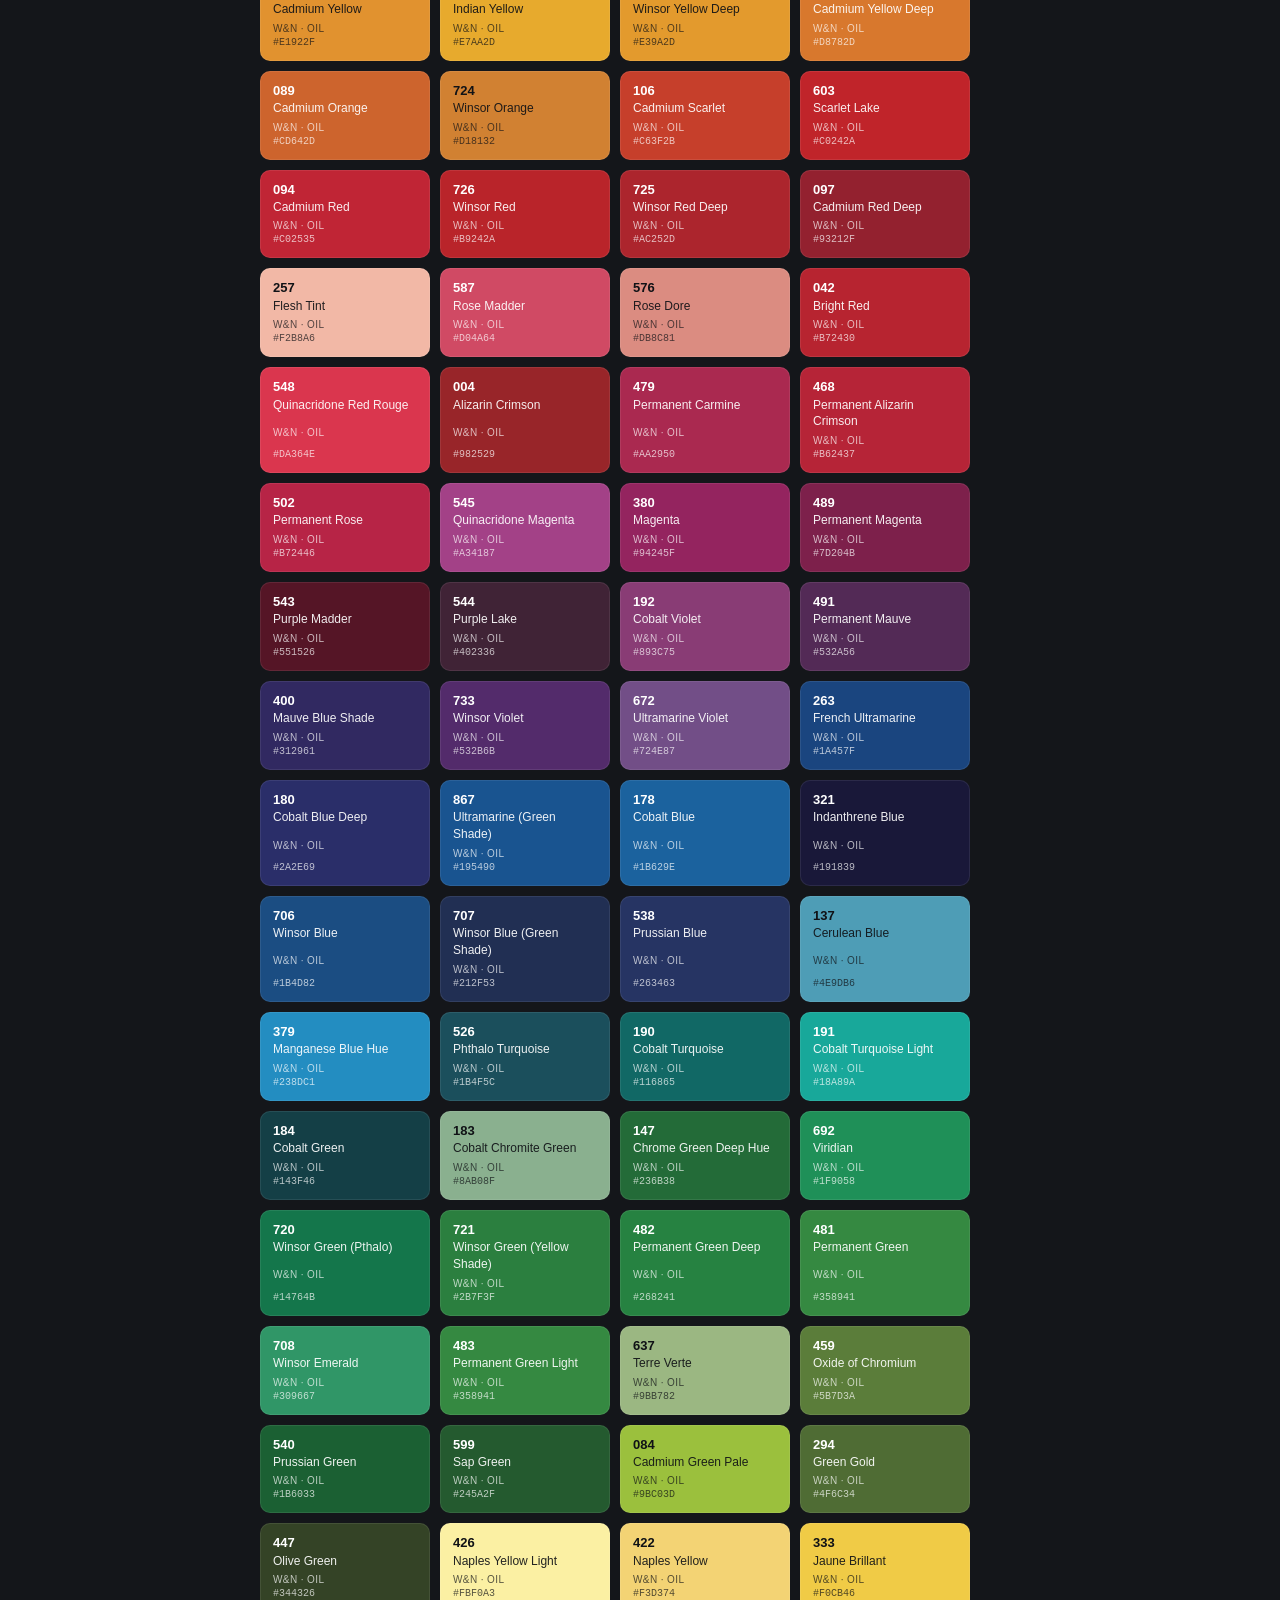
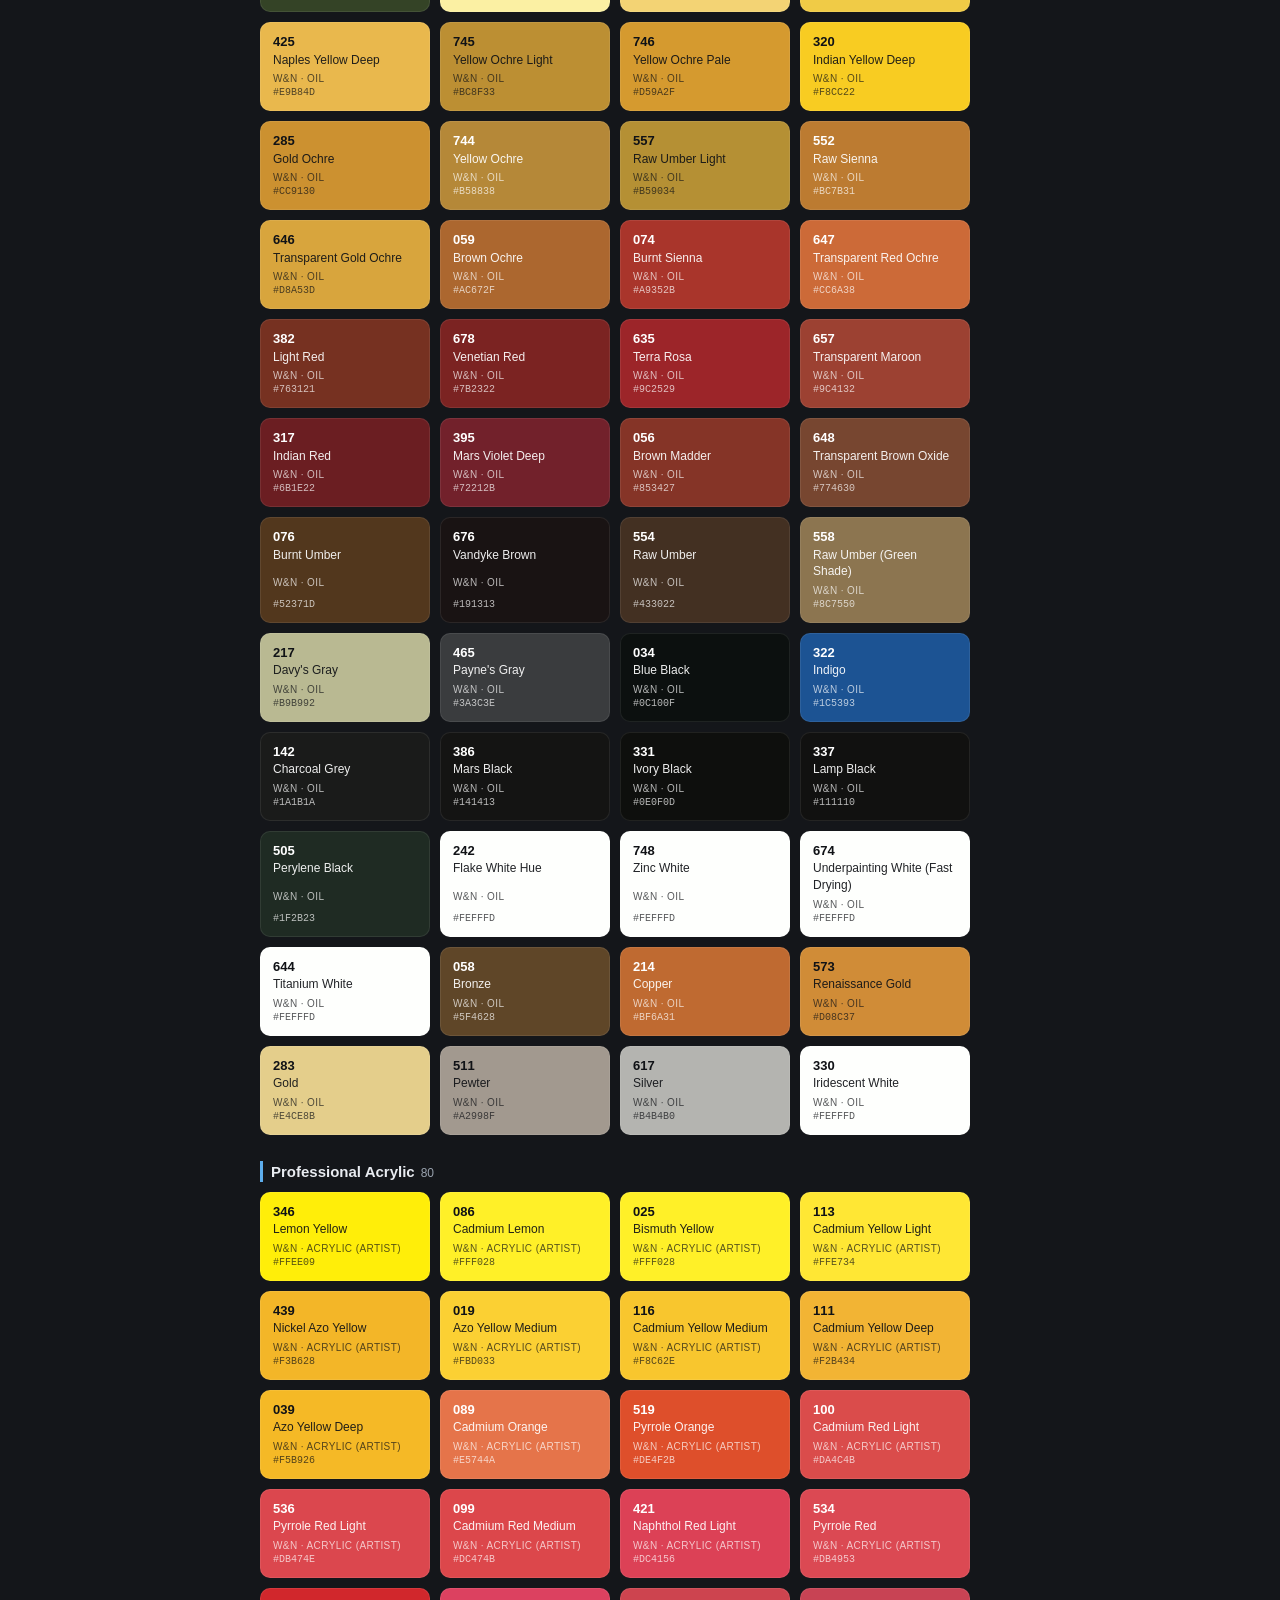
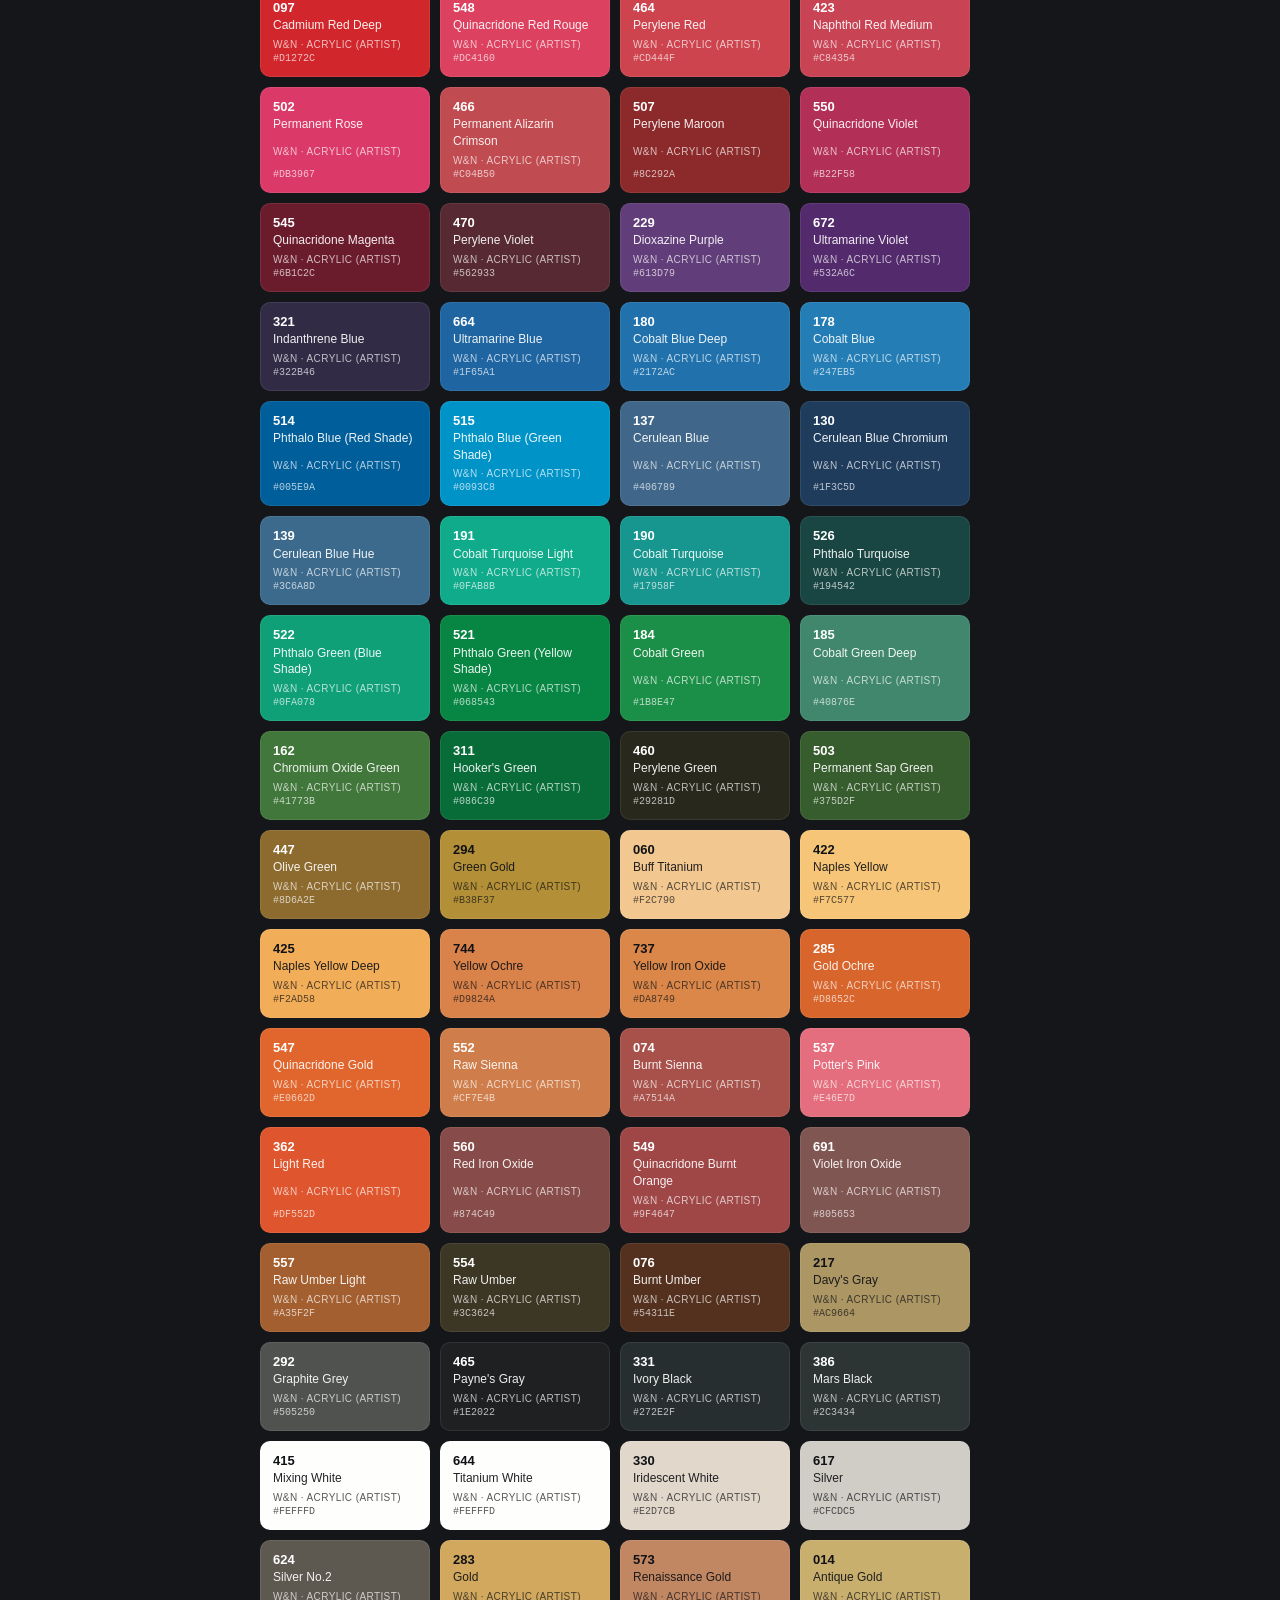
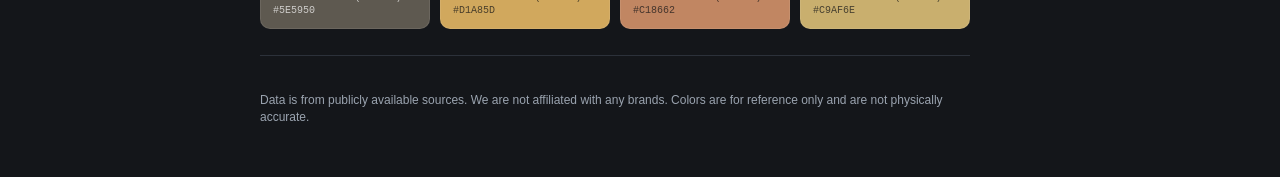
==== commit 99f2cbc6: "update" ====
--- a/index.html
+++ b/index.html
@@ -36,11 +36,11 @@
         <h2>ColorMixer</h2>
         <p class="promo-lead">Mix, unmix &amp; convert paint colors.</p>
         <ul class="promo-features">
-          <li>Predict mixing result using physics-based algorithms</li>
+          <li>Predict <strong>mixing</strong> result using physics-based algorithms</li>
           <li><strong>Unmix</strong> a target color into a buildable recipe</li>
           <li>Match &amp; convert across brands and color spaces</li>
-          <li>Manage your own color library and custom mixes</li>
-          <li>Free to use with no ads (except custom unmix using your selected colors)</li>
+          <li>Manage your own <strong>color library</strong> and custom mixes</li>
+          <li><strong>Free</strong> to use with <strong>no ads</strong> (except advanced unmix which requires in-app purchase)</li>
         </ul>
         <a class="store-btn" href="https://play.google.com/store/apps/details?id=com.ideamats.colormixer" target="_blank" rel="noopener">
           <span class="store-sub">Get it on</span>
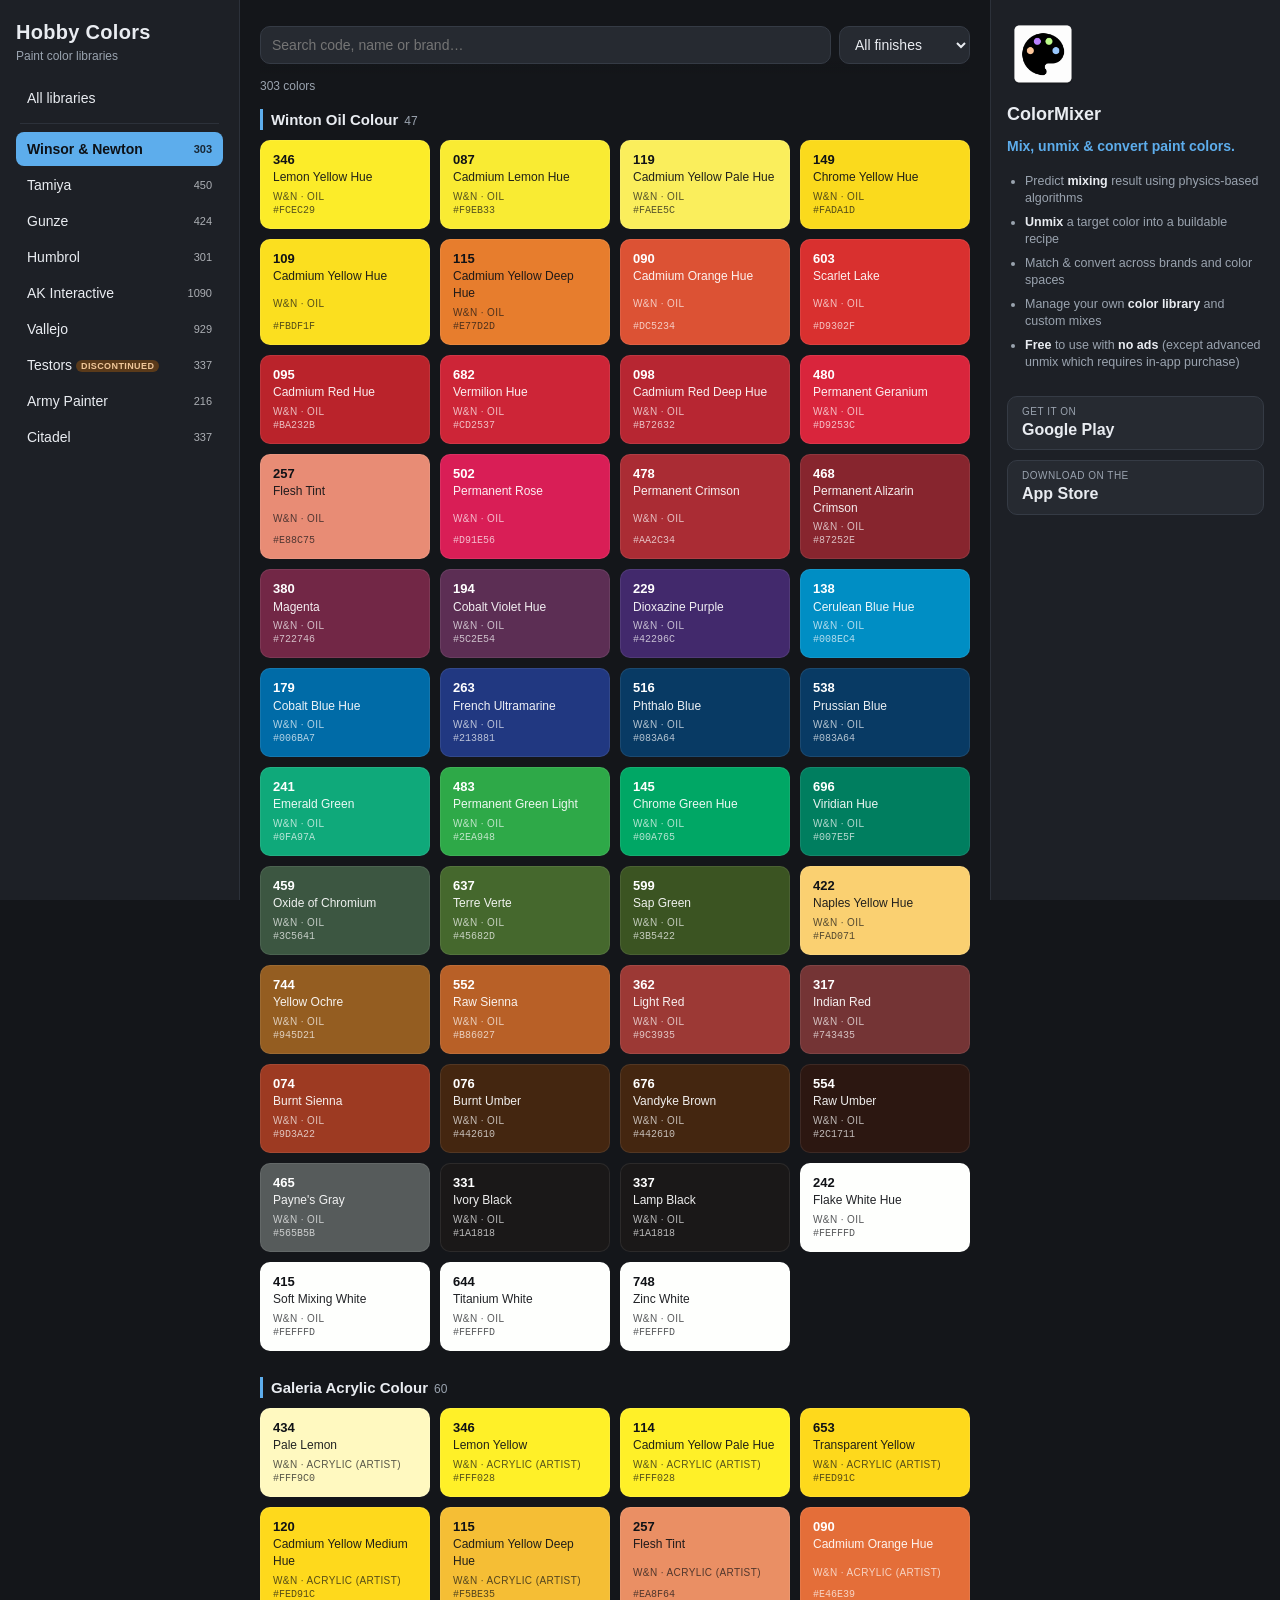
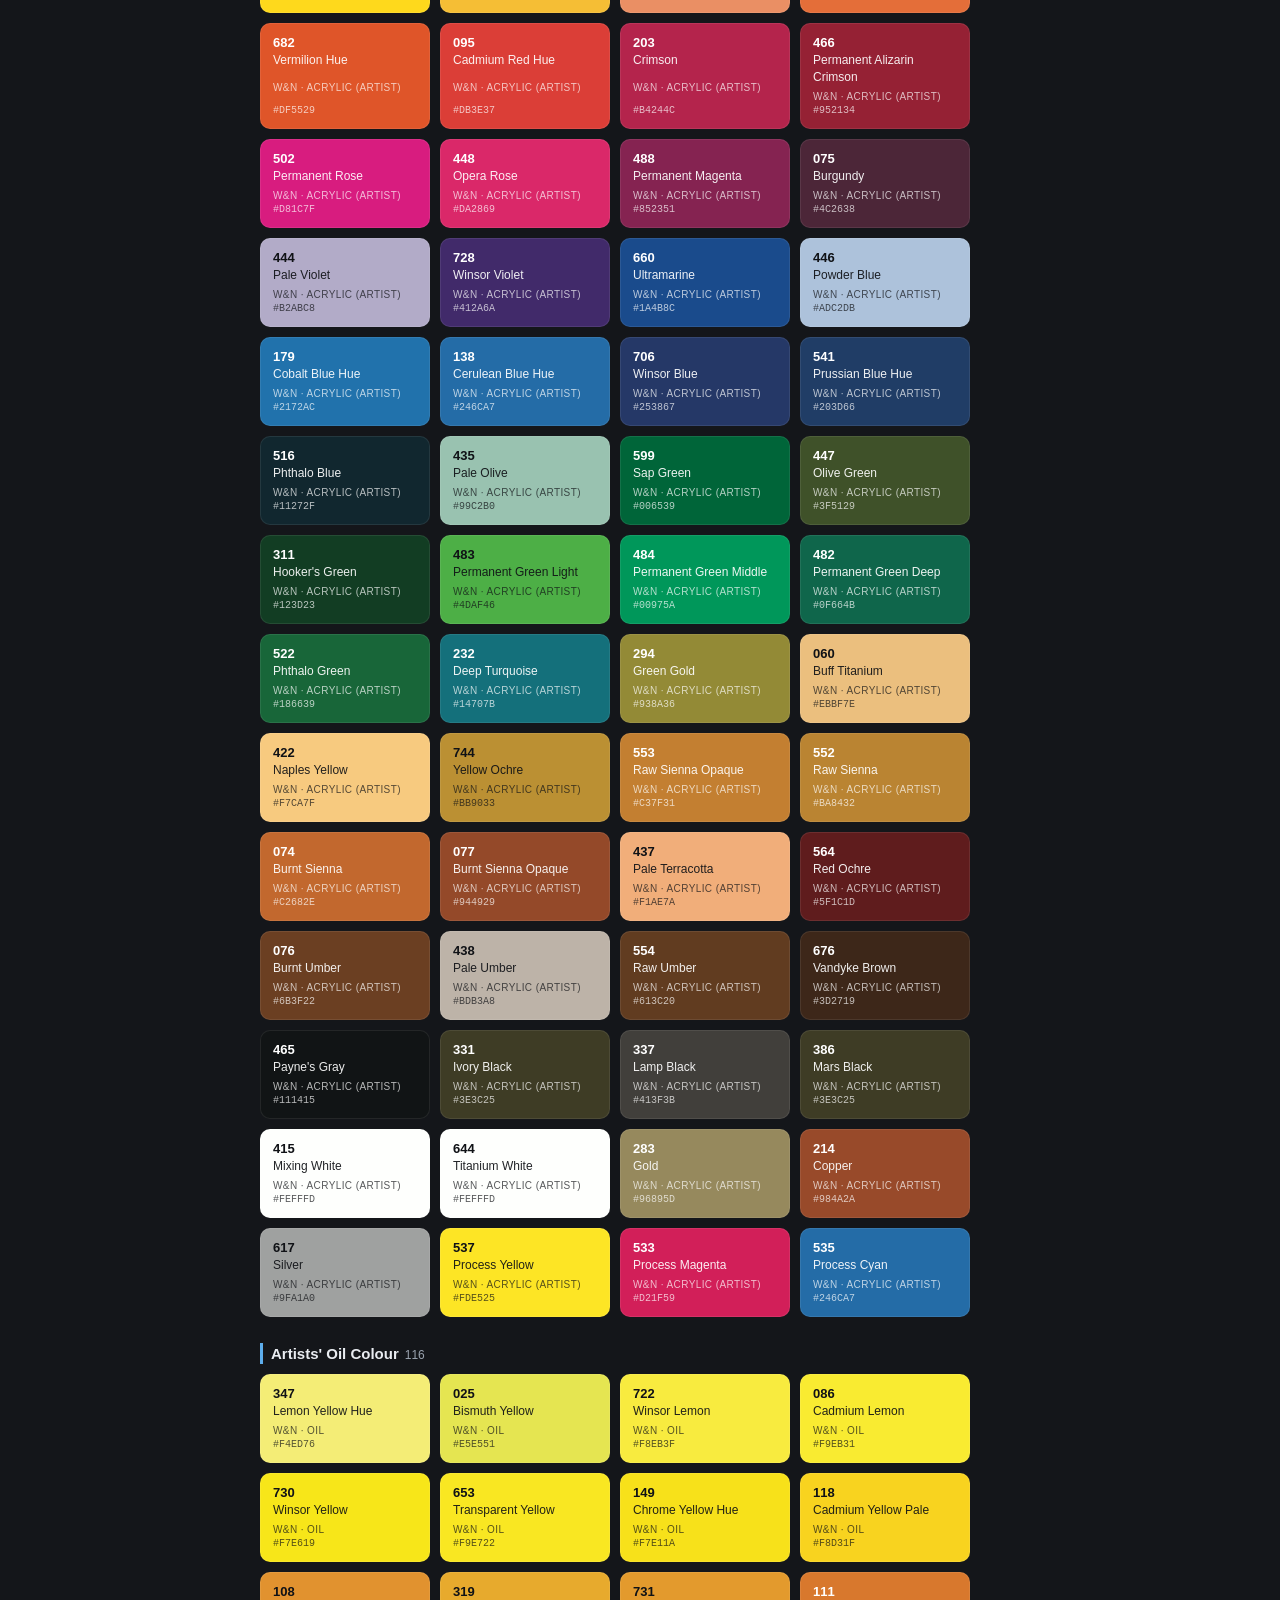
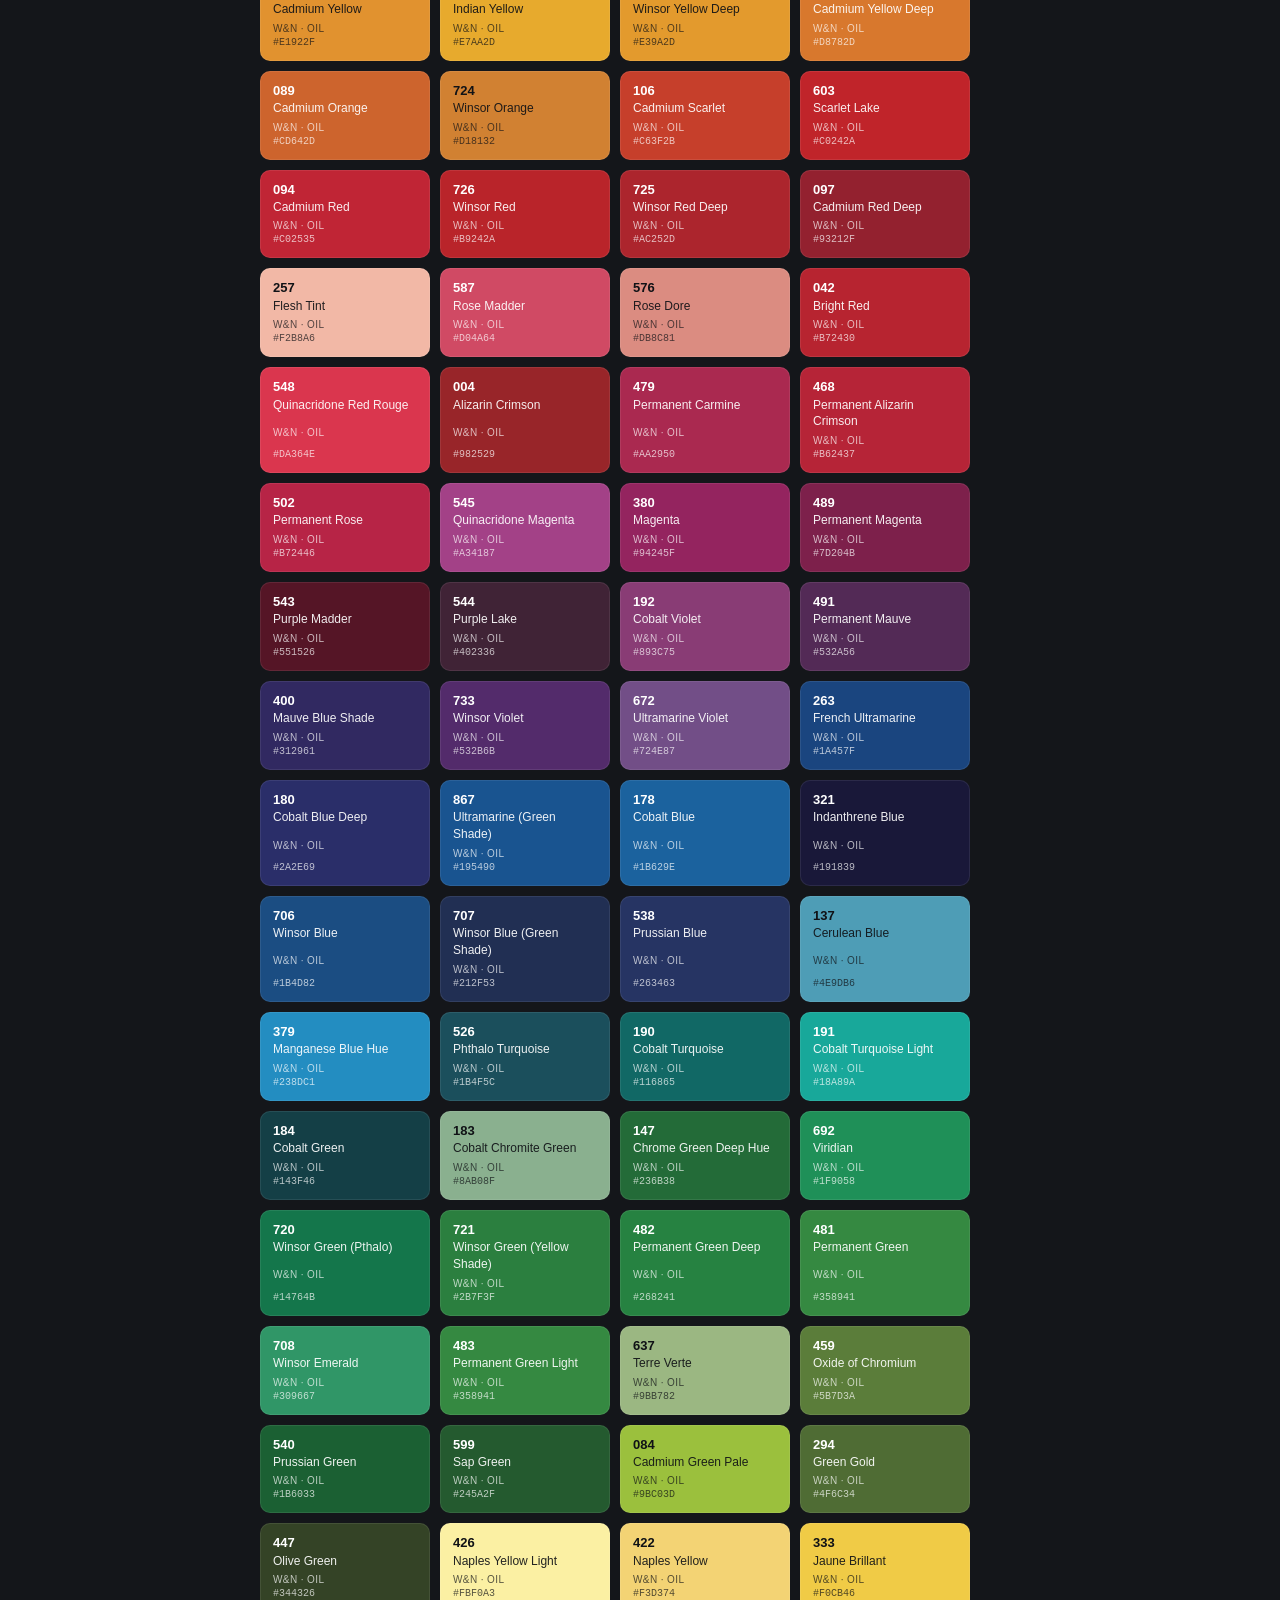
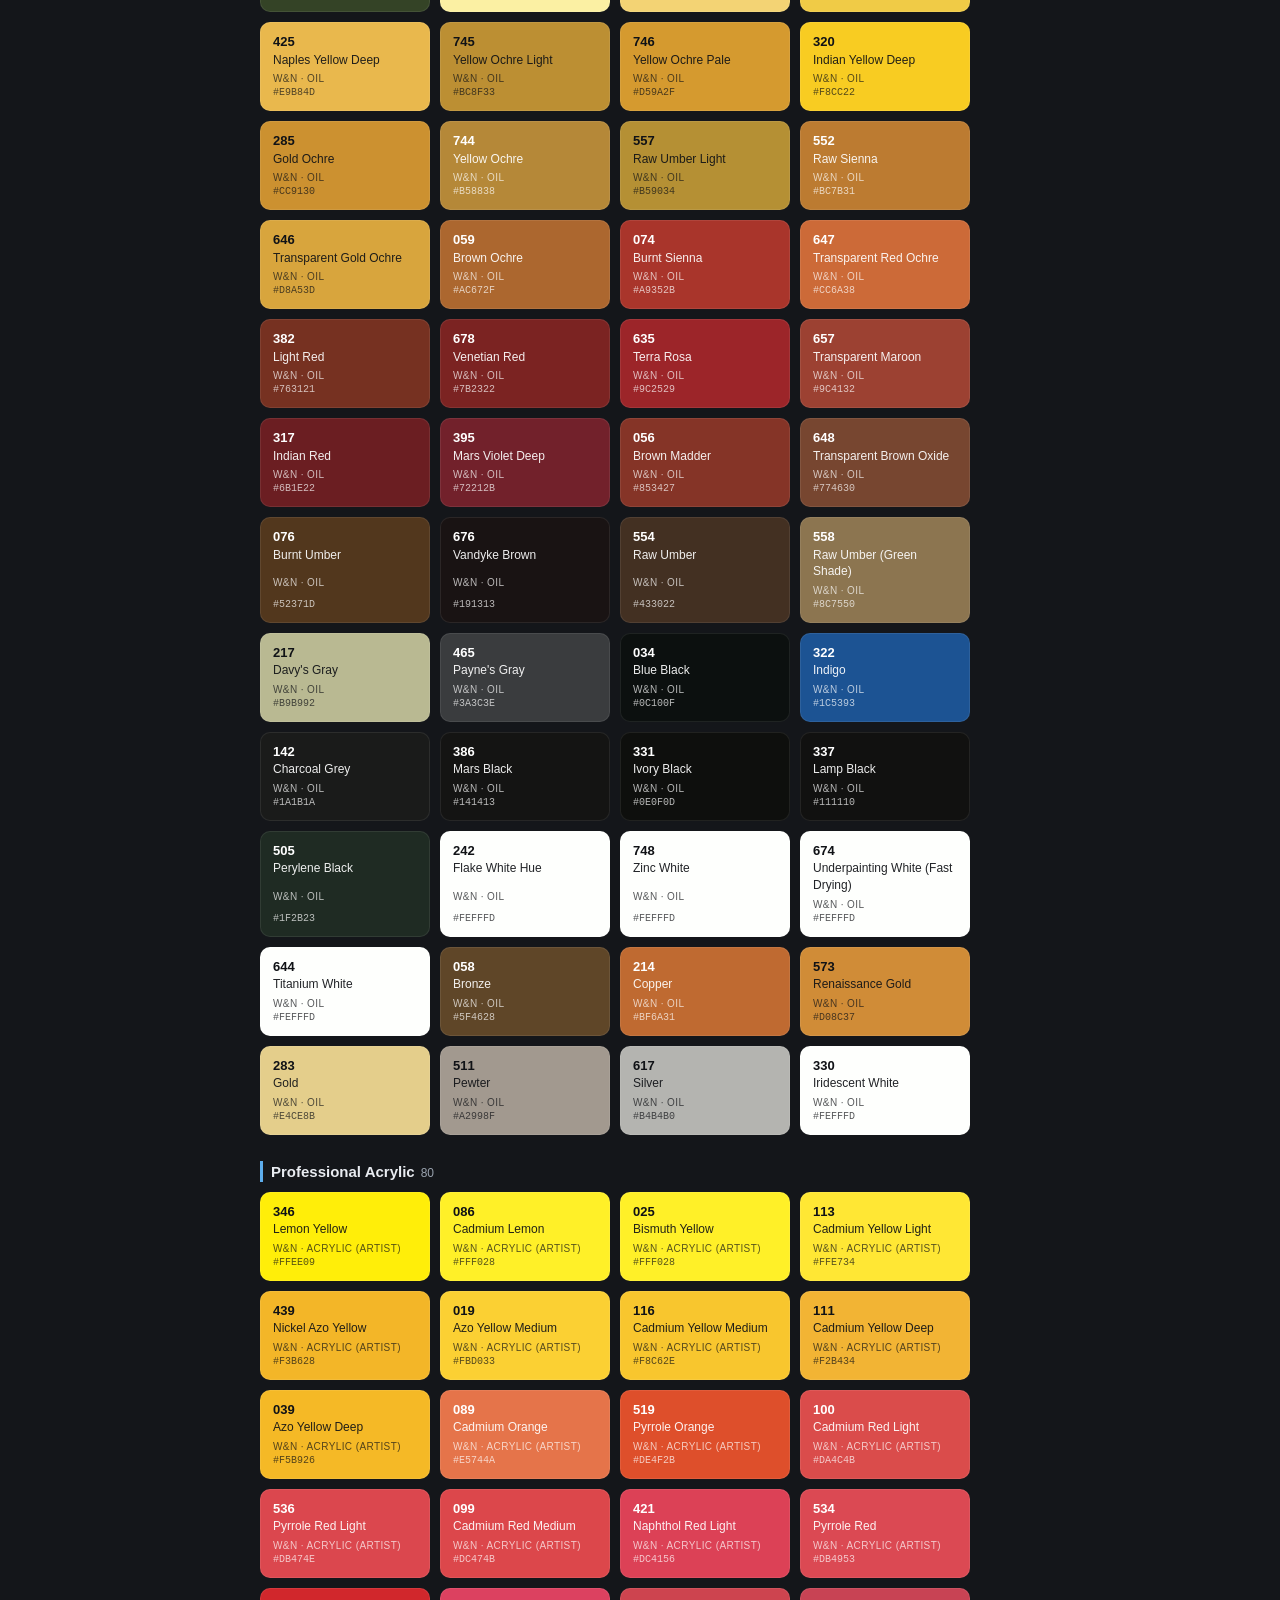
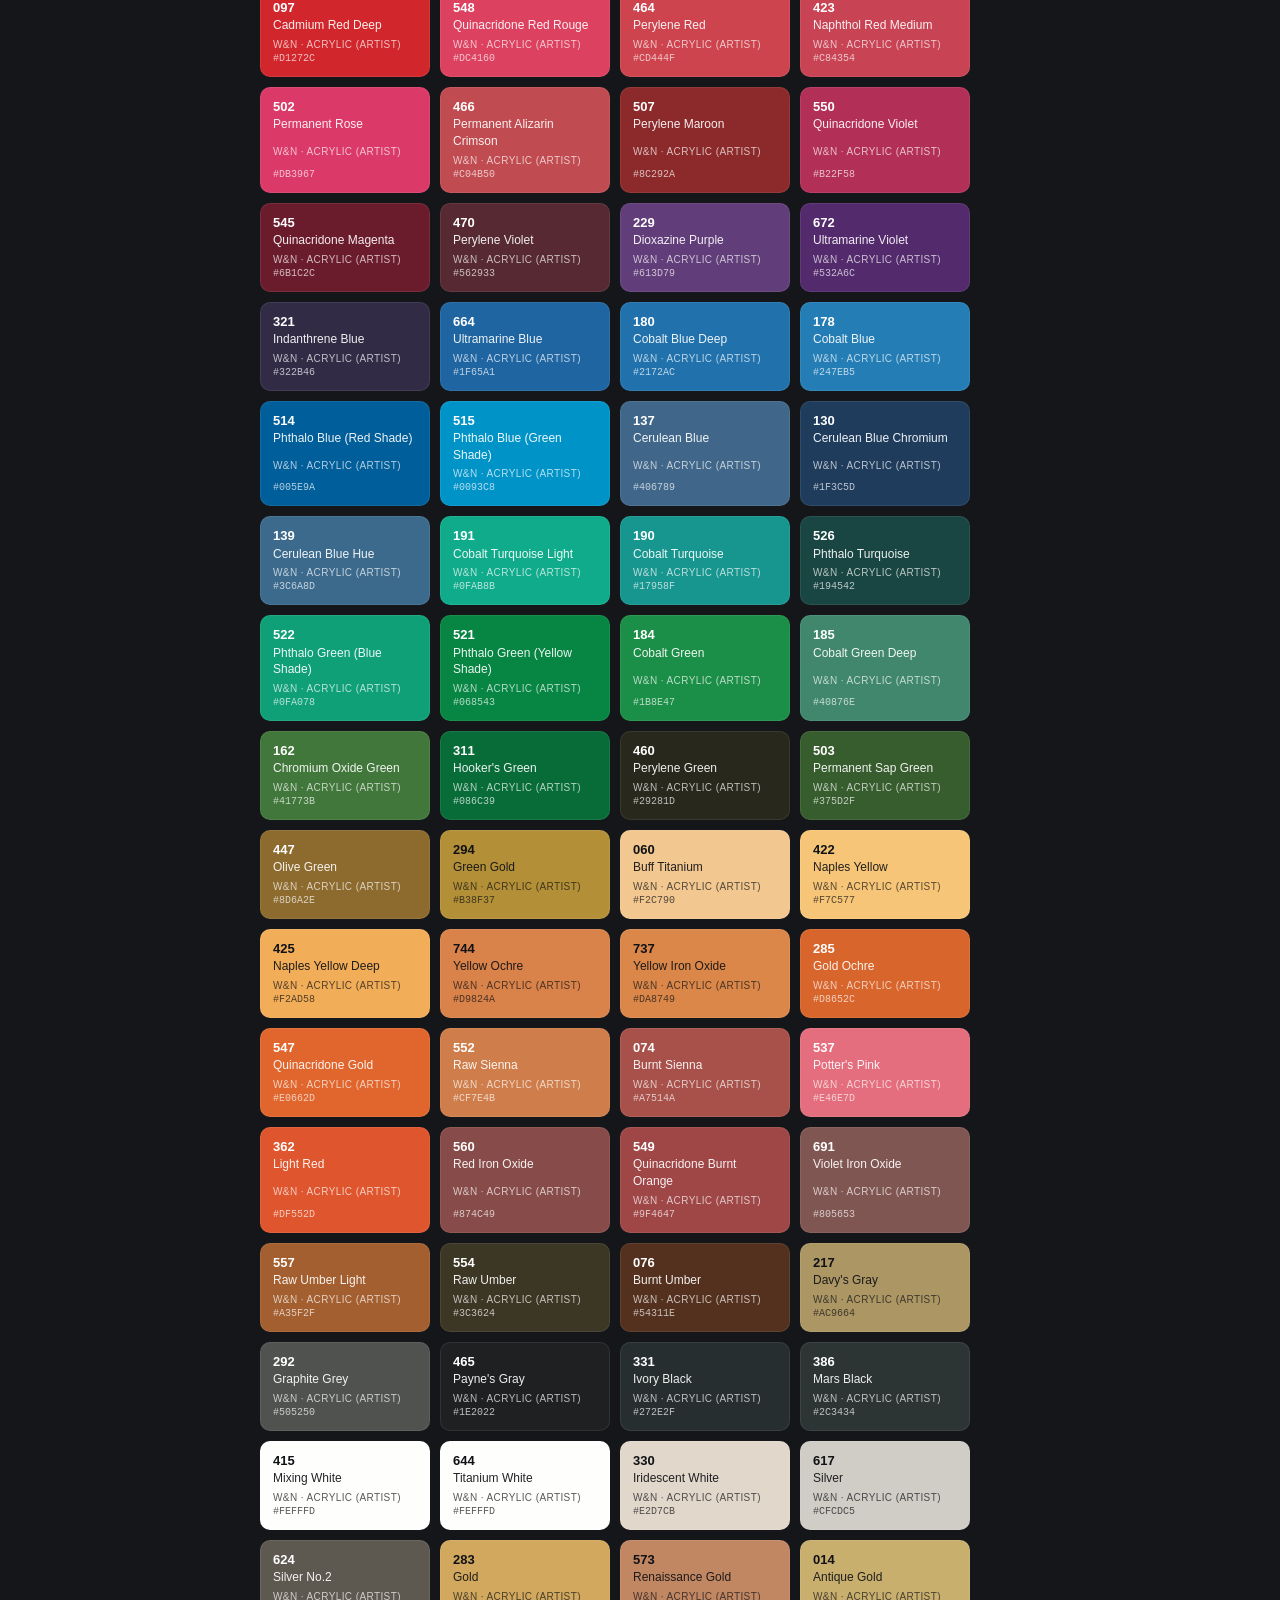
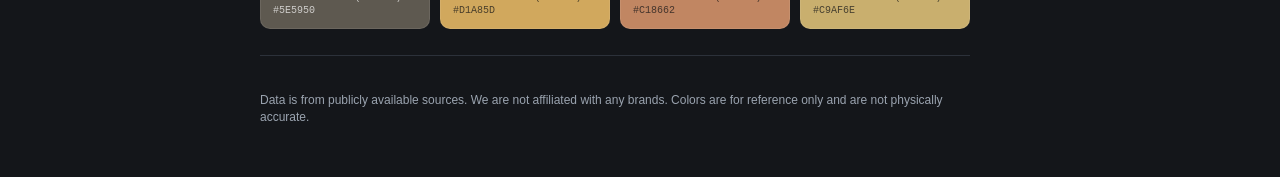
==== commit ae0712f3: "add tracking" ====
--- a/index.html
+++ b/index.html
@@ -1,6 +1,15 @@
 <!DOCTYPE html>
 <html lang="en">
 <head>
+  <!-- Google tag (gtag.js) -->
+  <script async src="https://www.googletagmanager.com/gtag/js?id=G-FDV5FB4BLY"></script>
+  <script>
+    window.dataLayer = window.dataLayer || [];
+    function gtag(){dataLayer.push(arguments);}
+    gtag('js', new Date());
+
+    gtag('config', 'G-FDV5FB4BLY');
+  </script>
   <meta charset="utf-8">
   <meta name="viewport" content="width=device-width, initial-scale=1">
   <title>Hobby Colors — paint color libraries</title>
--- a/styles.css
+++ b/styles.css
@@ -63,6 +63,19 @@
 }
 .lib-item:hover { background: var(--panel-2); }
 .lib-item.active { background: var(--accent); color: #0d1116; font-weight: 600; }
+.lib-badge {
+  display: inline-block;
+  font-size: 9px;
+  font-weight: 600;
+  text-transform: uppercase;
+  letter-spacing: 0.4px;
+  padding: 1px 5px;
+  border-radius: 6px;
+  background: #5a3a1a;
+  color: #f0c79a;
+  vertical-align: middle;
+}
+.lib-item.active .lib-badge { background: rgba(0,0,0,0.25); color: #2a1c0a; }
 .lib-item .lib-count { font-size: 11px; opacity: 0.7; }
 .lib-item.active .lib-count { opacity: 0.85; }
 .lib-sep { height: 1px; background: #2c313a; margin: 6px 4px; }
